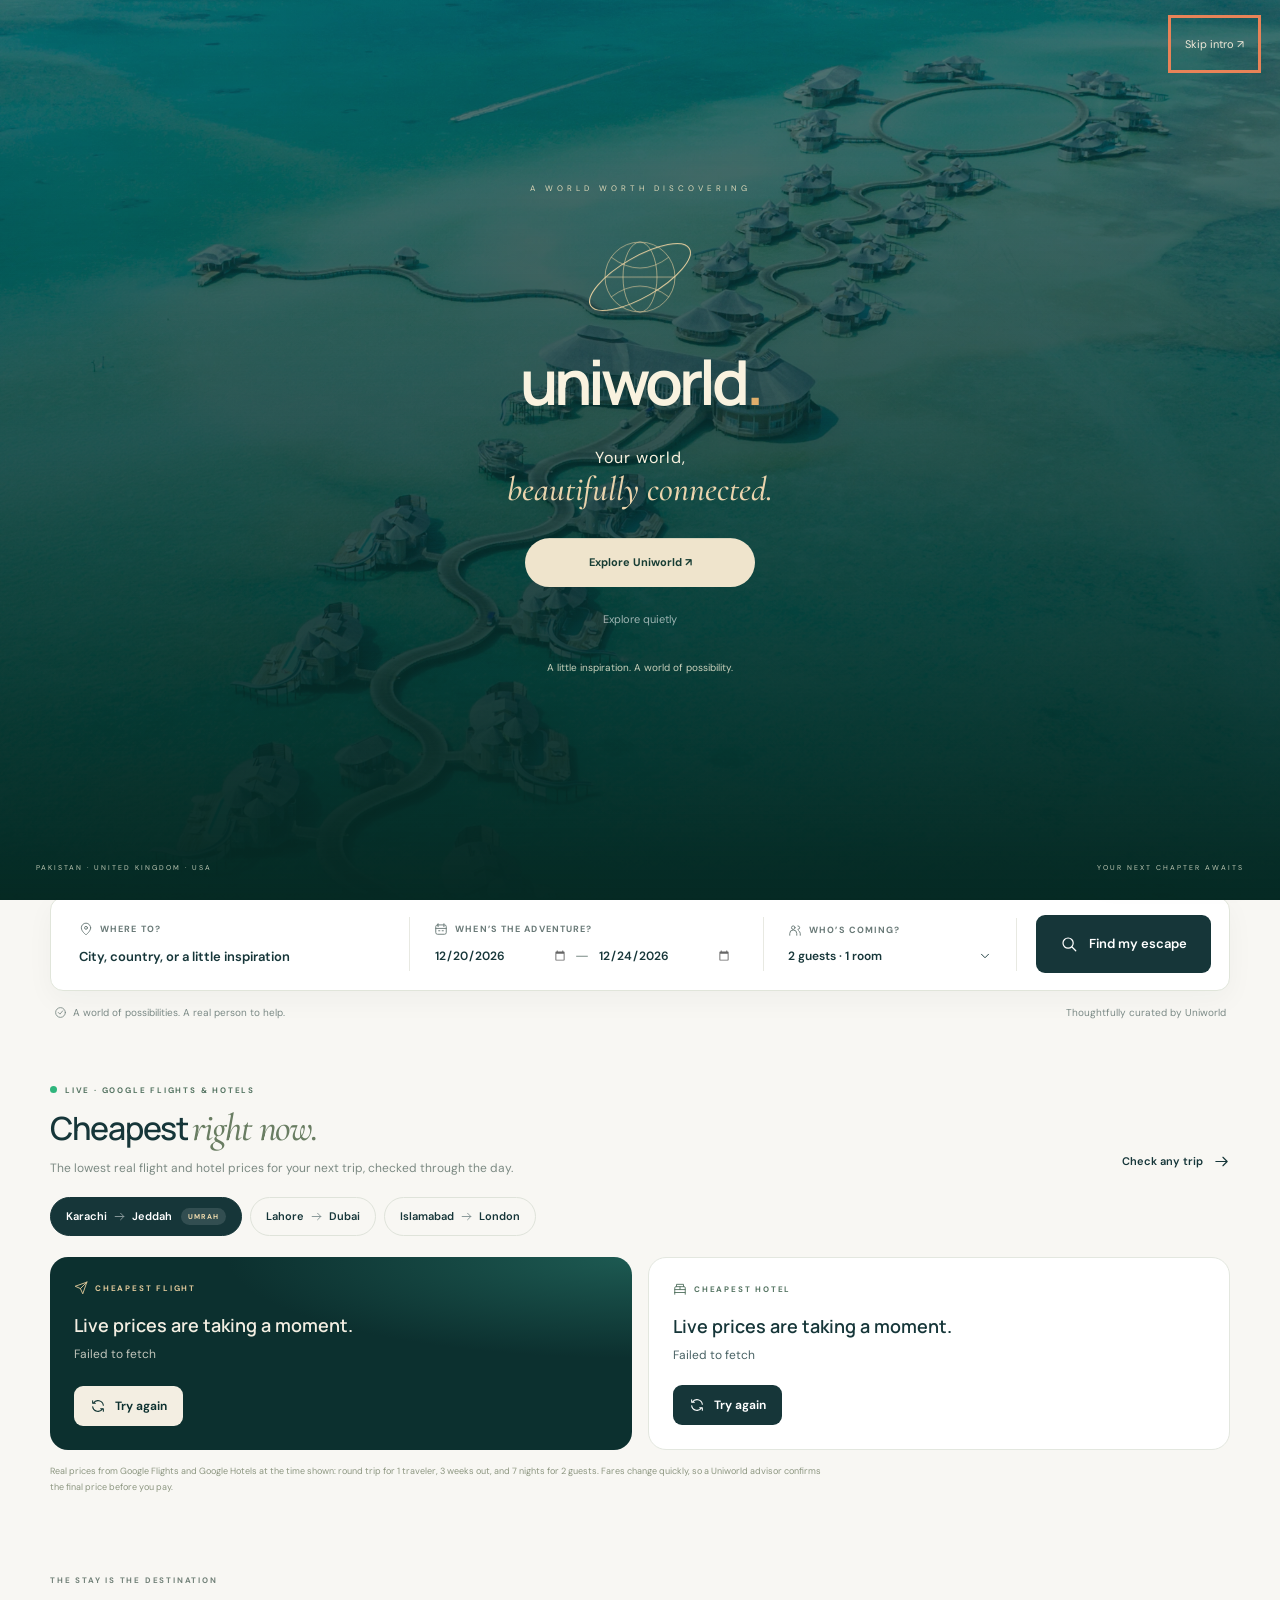
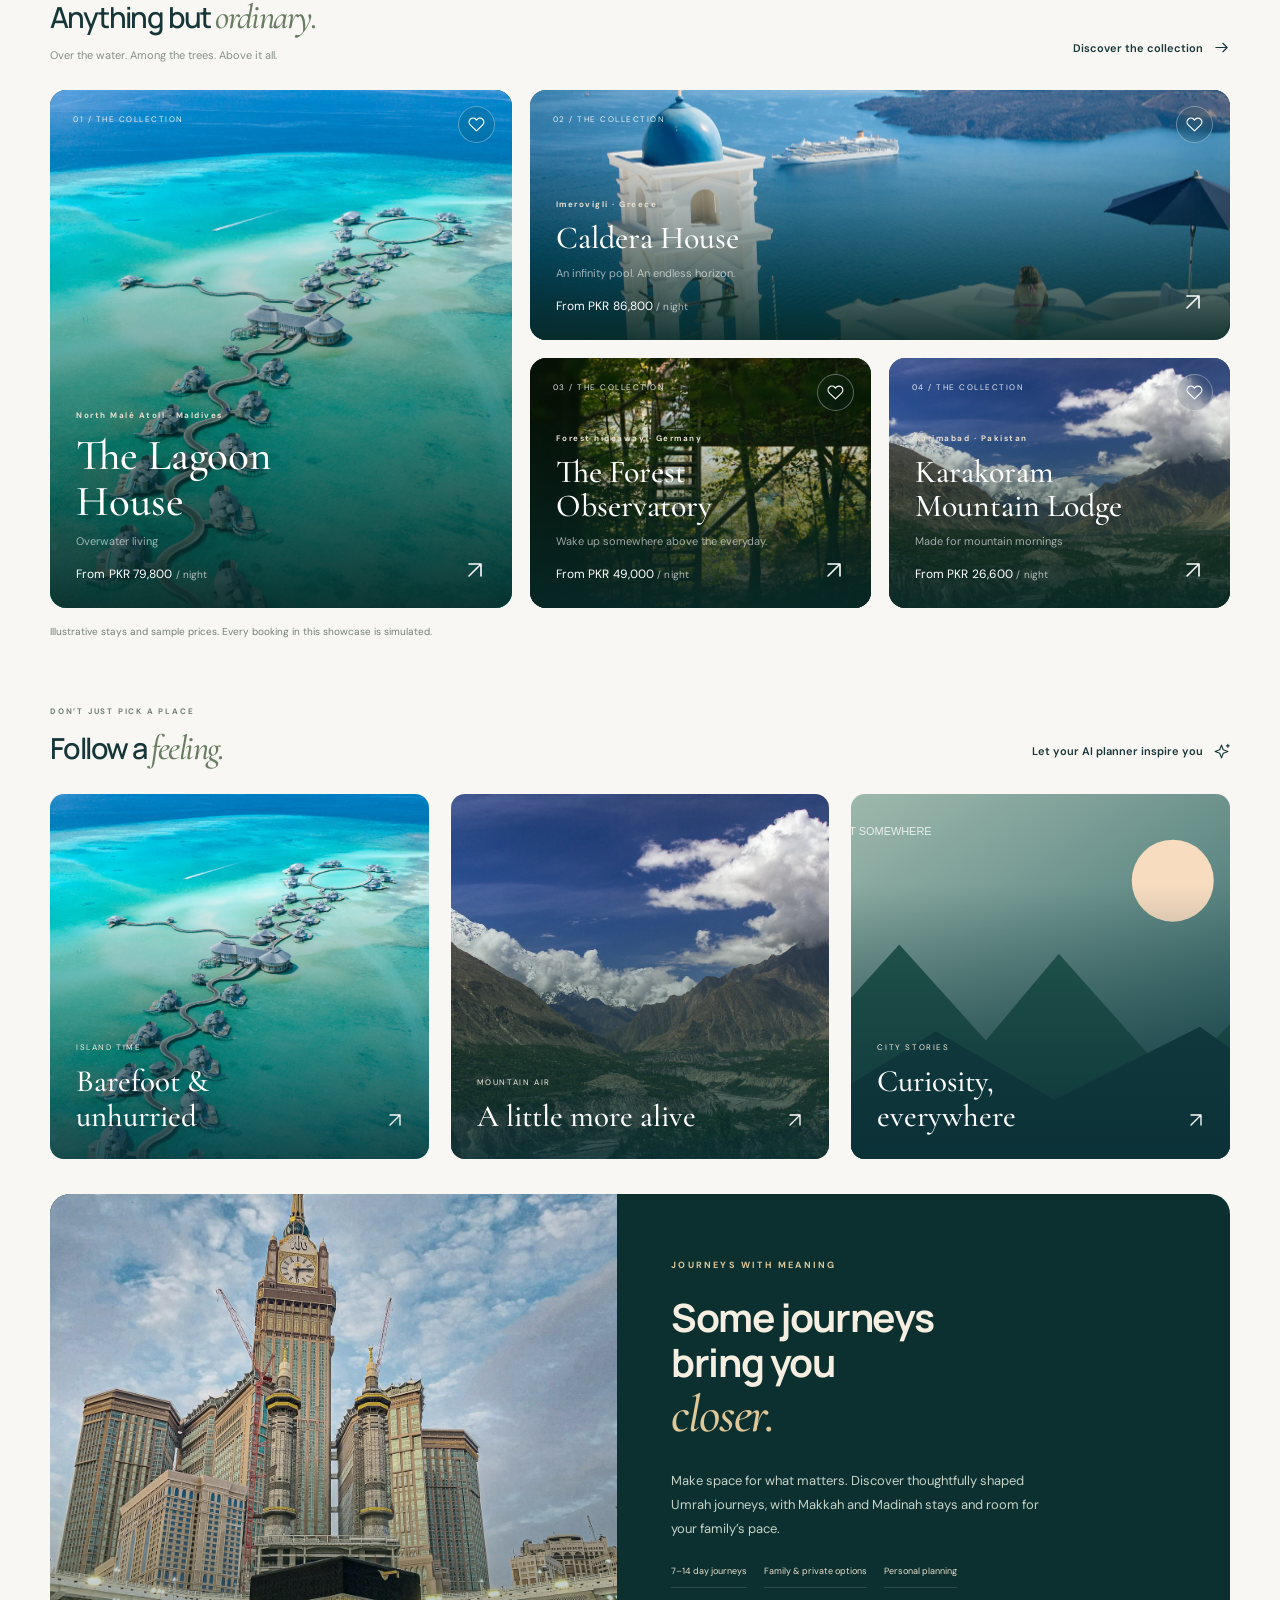
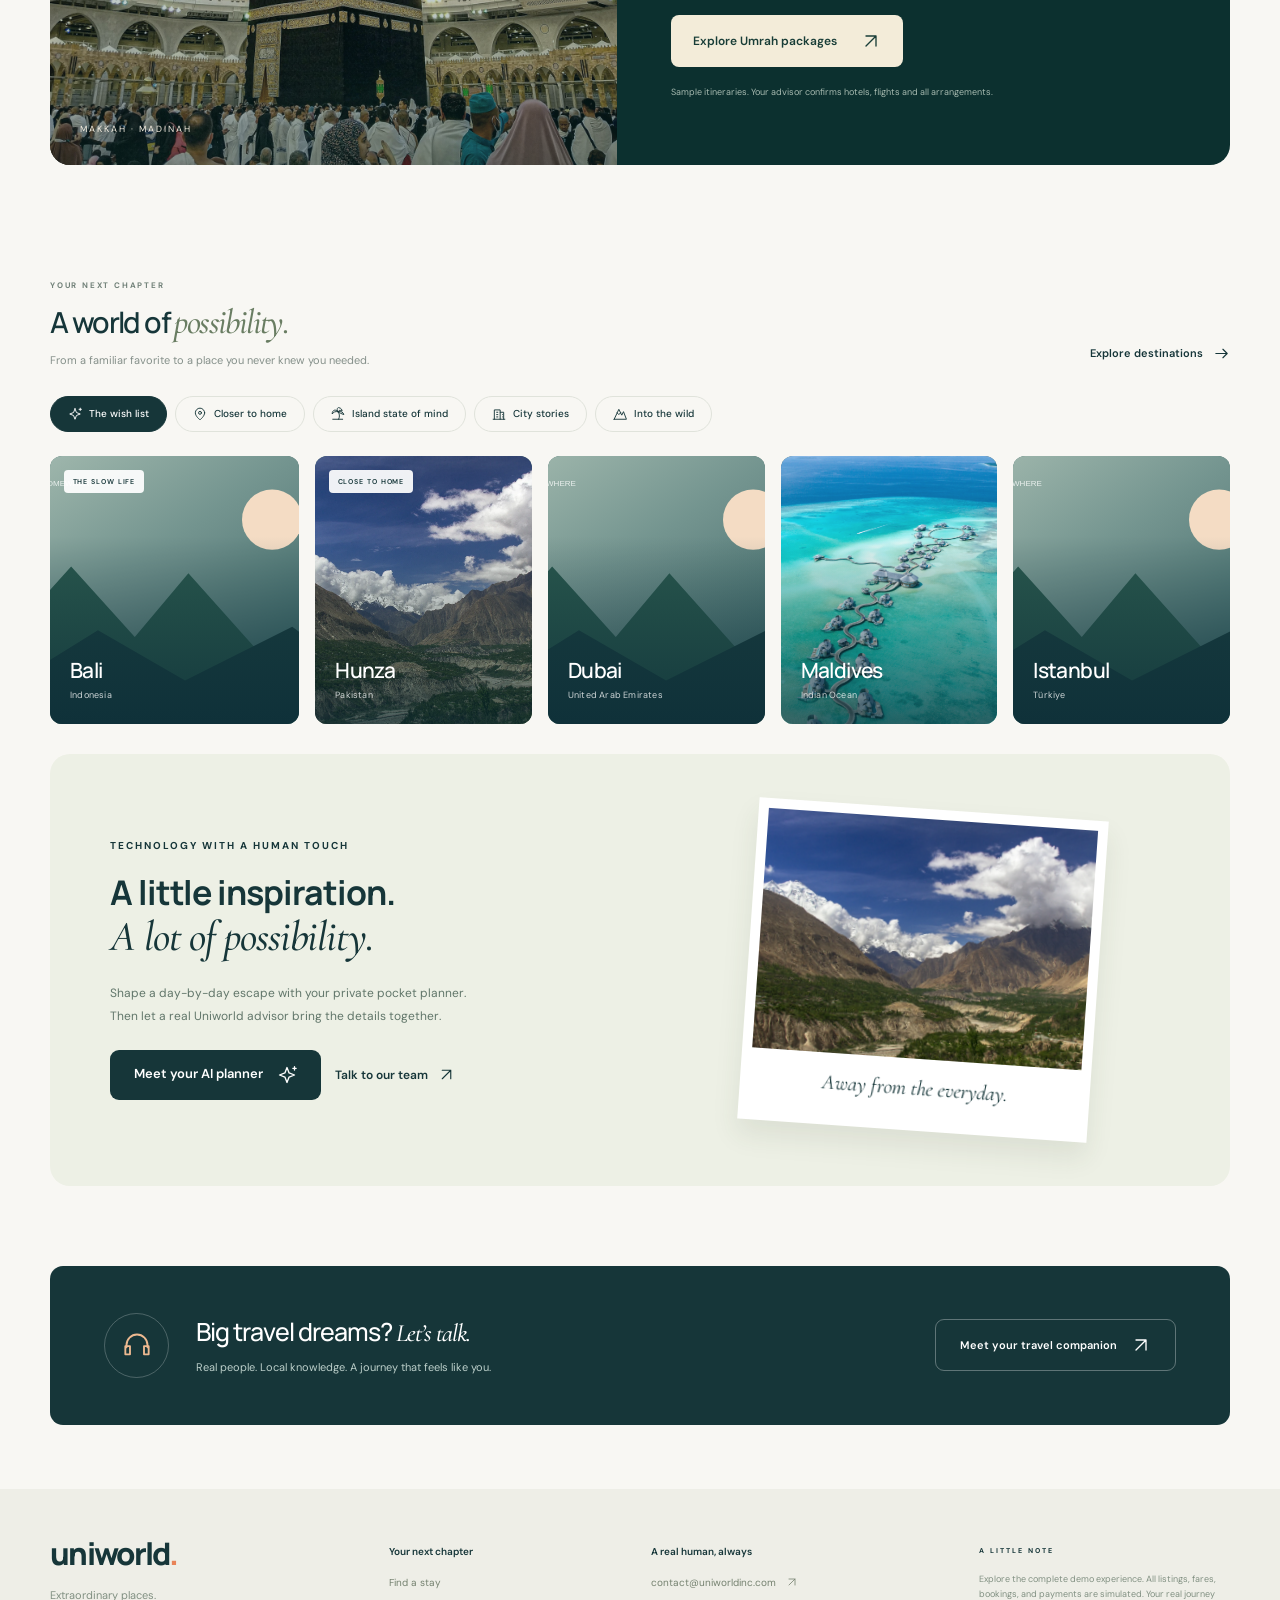
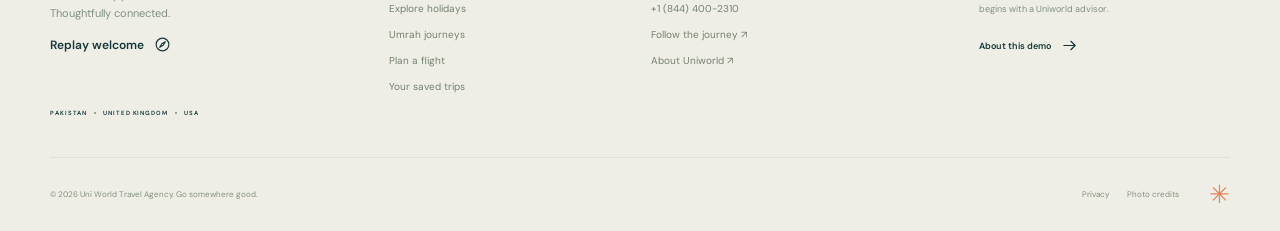
==== index.html @ b9d1453a "Publish Uniworld as a free static site Moves the app off ChatGPT Sites. Pages are served by GitHub P" ====
<!doctype html>
<html lang="en">
<head>
  <meta charset="UTF-8" />
  <meta name="viewport" content="width=device-width, initial-scale=1.0, viewport-fit=cover" />
  <meta name="theme-color" content="#173f42" />
  <meta name="description" content="A world worth discovering. Explore extraordinary stays, thoughtful journeys, and personal travel support with Uniworld." />
  <meta property="og:title" content="Uniworld — A world worth discovering" />
  <meta property="og:description" content="Find your next somewhere. Beautiful stays, inspiring journeys, and your own travel companion." />
  <meta property="og:image" content="https://images.unsplash.com/photo-1514282401047-d79a71a590e8?w=1600&q=85&fit=crop" />
  <meta property="og:url" content="https://abdeeznuts.github.io/" />
  <title>Uniworld — A world worth discovering</title>
  <meta name="apple-mobile-web-app-capable" content="yes" /><meta name="apple-mobile-web-app-title" content="Uniworld" /><link rel="apple-touch-icon" href="/icon-192.png" /><link rel="icon" type="image/svg+xml" href="icon.svg" />
  <link rel="manifest" href="manifest.webmanifest" />
  <link rel="preconnect" href="https://fonts.googleapis.com" />
  <link rel="preconnect" href="https://fonts.gstatic.com" crossorigin />
  <link rel="preconnect" href="https://images.unsplash.com" />
  <link href="https://fonts.googleapis.com/css2?family=DM+Sans:wght@400;450;500;550;600;650;700&family=Manrope:wght@400;500;600;650;700;750;800&family=Cormorant+Garamond:ital,wght@1,500;1,600&display=swap" rel="stylesheet" />
  <link rel="stylesheet" href="styles.css" /><link rel="stylesheet" href="journeys.css" /><link rel="stylesheet" href="voice-planner.css" /><link rel="stylesheet" href="live-rates.css" /><link rel="preload" as="image" href="/assets/maldives.webp" />
  <script type="module" src="app.js"></script>
</head>
<body>
  <a class="skip-link" href="#main">Skip to content</a>
  <header class="site-header"><div class="header-inner">
    <a href="#home" class="brand" aria-label="Uniworld home"><span class="brand-symbol" aria-hidden="true"><svg viewBox="0 0 40 40"><circle cx="20" cy="20" r="15"/><ellipse cx="20" cy="20" rx="7" ry="15"/><path d="M5 20h30M8 11q12 7 24 0M8 29q12-7 24 0"/><path class="orbit" d="M3 30C-3 14 34-5 38 10"/></svg></span><span>uniworld<span class="brand-dot">.</span><small>YOUR WORLD, BEAUTIFULLY CONNECTED</small></span></a>
    <nav class="main-nav" aria-label="Main navigation"><a href="#home" class="active" data-nav="home">Discover</a><a href="#stays" data-nav="stays">Stays</a><a href="#holidays" data-nav="holidays">Holidays</a><a href="#umrah" data-nav="umrah">Umrah</a><a href="#trips" data-nav="trips">My trips</a></nav>
    <div class="header-actions"><button class="currency-button" id="currencyButton" aria-label="Change market and currency"><span data-icon="globe"></span><span id="currencyLabel">PKR</span><span data-icon="chevron-down"></span></button><button class="icon-button saved-nav" id="savedButton" aria-label="View saved stays"><span data-icon="heart"></span><i id="savedCount" hidden>0</i></button><button class="dark-button compact" id="advisorButton">Let’s talk travel <span data-icon="arrow-up-right"></span></button><button class="icon-button mobile-menu" id="menuButton" aria-label="Open menu" aria-expanded="false"><span data-icon="menu"></span></button></div>
  </div></header>
  <div class="demo-bar"><span><i></i> INVESTOR DEMO <span class="demo-extra">· Simulated bookings, no charges</span></span><button data-action="install">Get the iPhone app ↗</button></div><main id="main" tabindex="-1"></main>
  <footer class="site-footer"><div class="footer-top wrap"><div><a class="brand footer-brand" href="#home">uniworld<span class="brand-dot">.</span></a><p>Extraordinary places.<br>Thoughtfully connected.</p><button class="text-button" data-action="replay-intro">Replay welcome <span data-icon="volume-2"></span></button><div class="market-label">PAKISTAN <i></i> UNITED KINGDOM <i></i> USA</div></div><div><h3>Your next chapter</h3><a href="#stays">Find a stay</a><a href="#holidays">Explore holidays</a><a href="#umrah">Umrah journeys</a><a href="#flights">Plan a flight</a><a href="#trips">Your saved trips</a></div><div><h3>A real human, always</h3><a href="mailto:contact@uniworldinc.com">contact@uniworldinc.com <span data-icon="arrow-up-right"></span></a><a href="tel:+18444002310">+1 (844) 400-2310</a><a href="https://www.instagram.com/uniworld.pk/" target="_blank" rel="noopener">Follow the journey ↗</a><a href="https://uniworldinc.com/" target="_blank" rel="noopener">About Uniworld ↗</a></div><div class="footer-note"><span class="eyebrow">A LITTLE NOTE</span><p>Explore the complete demo experience. All listings, fares, bookings, and payments are simulated. Your real journey begins with a Uniworld advisor.</p><button class="text-button" data-action="about-preview">About this demo <span data-icon="arrow-right"></span></button></div></div><div class="footer-bottom wrap"><span>© 2026 Uni World Travel Agency. Go somewhere good.</span><div><button data-action="privacy">Privacy</button><button data-action="credits">Photo credits</button><span class="footer-sun" aria-hidden="true">✳︎</span></div></div></footer>
  <button class="concierge-launcher" id="conciergeButton" aria-label="Open trip inspiration planner"><span data-icon="sparkles"></span><span>Plan a trip with AI</span><span data-icon="arrow-up-right"></span></button>
  <nav class="mobile-dock" aria-label="App navigation"><a href="#home"><span data-icon="compass"></span>Explore</a><a href="#stays"><span data-icon="bed"></span>Stays</a><button data-action="planner"><span data-icon="sparkles"></span>Planner</button><a href="#trips"><span data-icon="calendar"></span>My trips</a></nav><dialog id="modal" aria-labelledby="modalTitle"><button class="modal-close icon-button" aria-label="Close dialog"><span data-icon="x"></span></button><div id="modalContent"></div></dialog>
  <div id="toast" role="status" aria-live="polite"></div>
  <noscript><p class="wrap">Please enable JavaScript to search stays and plan your trip.</p></noscript>
</body>
</html>
---- styles.css ----
/* Uniworld — an editorial travel system */
:root{--ink:#163639;--ink-soft:#557072;--accent:#e88358;--paper:#f8f7f3;--line:#e5e7e0;--green:#204e45;--white:#fff;--radius:18px;--shadow:0 18px 55px #14353613;font-family:'DM Sans',sans-serif;color:var(--ink);background:var(--paper);font-synthesis:none}
*{box-sizing:border-box}html{scroll-behavior:smooth;scroll-padding-top:100px}body{margin:0}button,input,select,textarea{font:inherit}button,a,input,select,textarea{-webkit-tap-highlight-color:transparent}button{cursor:pointer;color:inherit}button:disabled{cursor:not-allowed;opacity:.42}a{color:inherit;text-decoration:none}button{border:0;background:none}button, a{touch-action:manipulation}img{display:block;width:100%;height:100%;object-fit:cover}h1,h2,h3,h4,p{margin:0}h1,h2,h3,h4{font-family:'Manrope',sans-serif}p{line-height:1.65}.wrap{width:min(1280px,calc(100% - 100px));margin-inline:auto}.icon{width:20px;height:20px;display:inline-block;vertical-align:middle;fill:none;stroke:currentColor;stroke-width:1.6;stroke-linecap:round;stroke-linejoin:round;flex-shrink:0}[data-icon]{display:inline-flex;align-items:center;justify-content:center}.eyebrow{font-size:10px;letter-spacing:2px;font-weight:700;display:block}.serif{font-family:'Cormorant Garamond',serif;font-style:italic;font-weight:500}button:focus-visible,a:focus-visible{outline:3px solid #e88358;outline-offset:4px}input:focus,select:focus,textarea:focus{outline:2px solid #a7c5bb;outline-offset:2px}.skip-link{position:fixed;left:20px;top:-60px;z-index:100;background:var(--ink);color:#fff;padding:12px}.skip-link:focus{top:10px}.site-header{height:92px;background:var(--paper);z-index:40;position:relative;border-bottom:1px solid #16363908}.header-inner{height:100%;width:calc(100% - 100px);max-width:1440px;margin:auto;display:flex;align-items:center;justify-content:space-between;gap:24px}.brand{display:flex;align-items:center;font-family:'Manrope',sans-serif;font-size:30px;letter-spacing:-1.7px;font-weight:800;line-height:1;gap:8px}.brand-symbol{width:42px;height:42px;display:block}.brand-symbol svg{fill:none;stroke:var(--ink);stroke-width:1.5}.brand-symbol .orbit{stroke:var(--accent);stroke-width:2}.brand-dot{color:var(--accent)}.brand small{display:block;font-family:'DM Sans',sans-serif;font-size:5.8px;letter-spacing:1.7px;margin-top:7px;font-weight:600}.main-nav{display:flex;align-items:center;gap:31px;font-size:13px;font-weight:500;margin-left:auto;margin-right:30px}.main-nav a{position:relative;padding:18px 0}.main-nav a.active:after{content:'';position:absolute;bottom:6px;left:50%;width:4px;height:4px;border-radius:50%;background:var(--accent)}.main-nav a:hover{color:var(--accent)}.header-actions{display:flex;gap:18px;align-items:center}.currency-button{display:flex;align-items:center;gap:8px;font-size:12px;font-weight:600;padding:10px 0}.currency-button .icon{width:16px}.currency-button [data-icon=chevron-down] .icon{width:11px}.icon-button{display:inline-flex;align-items:center;justify-content:center;width:42px;height:42px;border-radius:50%;transition:background .2s}.icon-button:hover{background:#1636390b}.saved-nav{position:relative}.saved-nav i{position:absolute;right:0;top:0;background:var(--accent);border:2px solid var(--paper);font-size:9px;font-style:normal;width:19px;height:19px;line-height:15px;border-radius:50%}.dark-button,.accent-button,.outline-button{display:inline-flex;justify-content:center;align-items:center;gap:14px;padding:15px 24px;border-radius:9px;font-weight:600;font-size:13px;transition:transform .2s,background .2s;line-height:1.3}.dark-button{background:var(--ink);color:#fff}.dark-button:hover{background:#245458;transform:translateY(-1px)}.accent-button{background:var(--accent);color:#132c2c}.accent-button:hover{background:#f3976e;transform:translateY(-1px)}.outline-button{border:1px solid #ccd5cd}.outline-button:hover{background:#e9eee8}.compact{padding:13px 16px;font-size:11px}.compact .icon{width:15px;height:15px}.mobile-menu{display:none}.text-button{display:inline-flex;align-items:center;gap:10px;font-size:12px;padding:8px 0;font-weight:600}.text-button .icon{width:17px;height:17px}.text-button:hover{color:var(--accent)}
.hero{position:relative;margin:0 22px;height:596px;border-radius:16px;isolation:isolate;background:#397d82;color:#fff;overflow:hidden}.hero-image{position:absolute;inset:0;z-index:-3;overflow:hidden}.hero-image img{object-position:50% 62%;animation:drift 28s ease-in-out infinite alternate;filter:saturate(.83)}.hero:after{content:'';position:absolute;inset:0;background:linear-gradient(90deg,#062f3b95,transparent 85%),linear-gradient(0deg,#082e3e65,transparent 70%);z-index:-2}.hero-content{max-width:1280px;width:calc(100% - 116px);margin:auto;padding-top:75px}.hero-overline{display:flex;align-items:center;gap:10px;letter-spacing:2px;font-size:9px;font-weight:600}.hero-overline .dot{width:6px;height:6px;background:#d1e7d0;border-radius:50%;box-shadow:0 0 0 5px #fff1}.hero h1{font-size:clamp(48px,4.8vw,76px);line-height:1.08;letter-spacing:-3.2px;font-weight:500;margin:21px 0 17px}.hero h1 .serif{font-size:1.2em;line-height:.98;letter-spacing:-2.5px}.hero-content>p{font-size:13px;line-height:1.75;color:#ffffffdc;max-width:340px}.hero-destination{position:absolute;right:58px;bottom:136px;text-align:right}.hero-destination .eyebrow{font-size:8px;letter-spacing:2px;margin-bottom:9px;color:#ffffffb0}.hero-destination strong{font-weight:500;font-size:14px}.hero-destination p{font-size:10px;margin-top:6px;color:#ffffffcc}.hero-controls{position:absolute;right:60px;top:41px;display:flex;gap:7px}.hero-controls button{height:3px;width:22px;background:#ffffff45;padding:0;transition:width .3s}.hero-controls button.active{width:42px;background:white}.hero-stamp{position:absolute;right:76px;top:155px;width:95px;height:95px;border:1px solid #ffffff80;border-radius:50%;display:flex;flex-direction:column;align-items:center;justify-content:center;transform:rotate(12deg);font-size:9px;letter-spacing:1.5px;line-height:1.9}.hero-stamp b{font-family:'Cormorant Garamond',serif;font-size:30px;font-weight:500;line-height:1.1}.search-shell{position:relative;z-index:5;margin-top:-128px}.search-tabs{display:flex;gap:5px;margin:0 0 13px 4px}.search-tabs button{padding:11px 18px;display:flex;gap:9px;align-items:center;color:white;font-size:12px;border-radius:24px}.search-tabs button .icon{width:16px;height:16px}.search-tabs button.active{background:#fff;color:var(--ink)}.search-tabs button:hover:not(.active){background:#ffffff18}.search-card{display:grid;grid-template-columns:1.35fr 1.4fr 1fr auto;align-items:center;padding:16px 18px;background:var(--white);border:1px solid #fff;border-radius:13px;box-shadow:0 12px 45px #08333a1c;min-height:94px;gap:0}.search-field{padding:5px 24px;position:relative;min-width:0;border-right:1px solid #e8e9e2}.search-field:first-child{padding-left:10px}.search-field>label,.field-label{display:flex;gap:7px;align-items:center;font-size:9px;font-weight:700;letter-spacing:1.1px;text-transform:uppercase;margin-bottom:9px;color:#697977}.search-field label .icon,.field-label .icon{width:14px;height:14px}.search-field input{border:none;background:transparent;padding:0;width:100%;font-size:13px;font-weight:600;color:var(--ink);outline:none}.search-field input::placeholder{color:var(--ink);opacity:1}.search-field input:focus{outline:none}.date-pair{display:flex;align-items:center;gap:9px}.date-pair input{min-width:0;font-size:12px;max-width:132px}.date-pair>span{color:#8b9995}.date-pair input::-webkit-calendar-picker-indicator{width:12px;opacity:.6;margin:0;padding:0;cursor:pointer}.guest-trigger{width:100%;display:flex;align-items:center;justify-content:space-between;padding:0;white-space:nowrap;font-size:12px;font-weight:600;gap:12px}.guest-trigger .icon{width:14px}.search-submit{height:58px;min-width:136px;gap:11px;font-size:13px;margin-left:19px}.search-submit .icon{width:18px}.search-note{display:flex;align-items:center;justify-content:space-between;font-size:10px;margin:15px 4px;color:#7a8985}.search-note span{display:flex;align-items:center;gap:6px}.search-note .icon{width:13px;height:13px}.guest-popover{position:absolute;right:0;top:79px;background:white;color:var(--ink);padding:22px;width:310px;border:1px solid var(--line);border-radius:14px;box-shadow:var(--shadow);z-index:30}.guest-row{display:flex;align-items:center;justify-content:space-between;margin-bottom:20px;font-size:13px}.guest-row small{display:block;font-size:10px;color:var(--ink-soft);margin-top:4px}.stepper{display:flex;align-items:center;gap:15px}.stepper button{width:30px;height:30px;border:1px solid #dce3dd;border-radius:50%;font-size:18px}.stepper output{min-width:14px;text-align:center}.guest-popover>.dark-button{width:100%;padding:12px}.promise-row{display:flex;align-items:center;justify-content:space-between;padding:29px 25px 33px;border-bottom:1px solid var(--line);margin-top:6px}.promise{display:flex;gap:12px;align-items:center}.promise>.icon{width:25px;height:25px;color:#59766a;stroke-width:1.3}.promise strong{display:block;font-size:11px;font-weight:600}.promise span{font-size:10px;color:#82918b;display:block;margin-top:5px}.promise-separator{height:24px;width:1px;background:var(--line)}
.section{padding-top:65px}.section-heading{display:flex;align-items:end;justify-content:space-between;gap:24px;margin-bottom:26px}.section-heading .eyebrow{color:#718178;font-size:8px;letter-spacing:1.8px;margin-bottom:12px}.section-heading h2{font-size:29px;line-height:1.3;letter-spacing:-1.2px;font-weight:550}.section-heading h2 .serif{font-size:1.2em}.section-heading p{font-size:11px;color:#85908a;margin-top:9px}.section-heading>.text-button{font-size:11px;white-space:nowrap}.chip-row{display:flex;gap:8px;margin:0 0 24px;overflow-x:auto;scrollbar-width:none}.chip{display:flex;align-items:center;gap:7px;border:1px solid #e0e3db;background:transparent;border-radius:24px;font-size:10px;font-weight:500;padding:10px 17px;white-space:nowrap;transition:all .2s}.chip.active{background:var(--ink);border-color:var(--ink);color:#fff}.chip:hover:not(.active){background:#e9eee5}.chip .icon{width:14px;height:14px}.destinations-grid{display:grid;grid-template-columns:1.15fr 1fr 1fr 1fr 1fr;gap:16px}.destination-card{position:relative;height:268px;overflow:hidden;border-radius:12px;text-align:left;color:#fff;padding:0;background:#436b67;isolation:isolate}.destination-card:after{content:'';position:absolute;inset:0;background:linear-gradient(0deg,#0a2b36b0,transparent 70%);z-index:-1}.destination-card img{position:absolute;z-index:-2;transition:transform .7s;filter:saturate(.88)}.destination-card:hover img{transform:scale(1.07)}.destination-card .destination-info{position:absolute;bottom:21px;left:20px;right:18px}.destination-card h3{font-size:21px;font-weight:550;letter-spacing:-.6px}.destination-card p{font-size:9px;margin-top:4px;color:#ffffffc9;letter-spacing:.2px}.destination-card .round-arrow{position:absolute;right:15px;bottom:26px;opacity:0;transform:translateX(-6px);transition:all .25s}.destination-card:hover .round-arrow{opacity:1;transform:translateX(0)}.round-arrow{width:29px;height:29px;border:1px solid #ffffff68;border-radius:50%;display:flex;align-items:center;justify-content:center}.round-arrow .icon{width:14px}.destination-tag{position:absolute;top:14px;left:14px;font-size:7px;letter-spacing:.9px;font-weight:600;background:#ffffffec;color:var(--ink);padding:7px 9px;border-radius:4px}.section-rule{display:flex;gap:10px;align-items:center;justify-content:center;margin-top:24px}.section-rule>span{height:2px;background:#d5dbd4;width:23px}.section-rule>span:first-child{width:43px;background:var(--ink)}.stays-grid{display:grid;grid-template-columns:repeat(4,1fr);gap:21px}.stay-card{min-width:0;position:relative}.stay-photo{height:219px;position:relative;border-radius:11px;overflow:hidden;background:#a9bfbb;cursor:pointer}.stay-photo img{transition:transform .8s;filter:saturate(.9)}.stay-card:hover .stay-photo img{transform:scale(1.05)}.save-button{position:absolute;right:12px;top:12px;width:33px;height:33px;background:#fffffff2;border-radius:50%;display:flex;align-items:center;justify-content:center;z-index:2}.save-button .icon{width:16px;height:16px}.save-button.saved{color:#be573c}.save-button.saved .icon{fill:#be573c}.stay-badge{position:absolute;top:15px;left:13px;max-width:calc(100% - 65px);font-size:8px;font-weight:500;background:white;border-radius:4px;padding:6px 8px}.stay-copy{padding:16px 2px 0}.stay-location{color:#81928b;font-size:9px;letter-spacing:.3px;display:flex;align-items:center;gap:4px;margin-bottom:7px}.stay-location .icon{width:11px;height:11px}.stay-title{font-family:'Manrope',sans-serif;font-size:14px;font-weight:650;letter-spacing:-.35px;padding:0;text-align:left;line-height:1.5}.stay-title:hover{color:#53826d}.stay-features{font-size:10px;color:#7e8c84;margin-top:5px}.stay-bottom{display:flex;justify-content:space-between;align-items:center;margin-top:18px}.stay-rating{display:flex;align-items:center;gap:5px;font-size:9px;color:#61786a}.stay-rating .icon{width:11px;height:11px;color:#d7904f;fill:#d7904f}.stay-price{text-align:right;font-size:9px;color:#7c8982}.stay-price b{font-size:13px;font-weight:700;color:var(--ink)}.stay-price small{display:block;font-size:8px;margin-top:2px}.collection-banner{margin-top:68px;display:grid;grid-template-columns:1fr 1.03fr;min-height:310px;border-radius:14px;overflow:hidden;background:#e9eee5}.collection-copy{padding:42px 50px;position:relative}.collection-copy .eyebrow{color:#557462;font-size:8px}.collection-copy h2{font-size:30px;line-height:1.25;letter-spacing:-1px;font-weight:500;margin-top:15px;max-width:330px}.collection-copy h2 .serif{font-size:1.25em}.collection-copy p{color:#718374;font-size:11px;max-width:290px;margin:13px 0 22px}.collection-copy .dark-button{padding:13px 18px;font-size:10px}.collection-photo{position:relative;overflow:hidden}.collection-photo img{object-position:center 48%;transition:transform 1s}.collection-banner:hover img{transform:scale(1.03)}.collection-photo .image-caption{position:absolute;right:19px;bottom:17px;display:flex;gap:6px;align-items:center;background:#173e4270;backdrop-filter:blur(8px);color:white;font-size:8px;border:1px solid #ffffff40;border-radius:5px;padding:8px 12px}.collection-photo .image-caption .icon{width:11px;height:11px}.editorial-grid{display:grid;grid-template-columns:1.3fr 1fr 1fr;gap:22px}.journal-card{display:block;text-align:left;padding:0}.journal-image{height:230px;border-radius:11px;overflow:hidden;position:relative;background:#9bada7}.journal-image img{transition:transform .8s}.journal-card:hover img{transform:scale(1.05)}.journal-copy .eyebrow{color:#79907f;font-size:7px;margin:19px 0 9px;letter-spacing:1.6px}.journal-copy h3{font-size:17px;line-height:1.45;font-weight:550;letter-spacing:-.4px}.journal-copy p{font-size:10px;color:#798a7e;margin-top:8px}.journal-copy .text-button{font-size:10px;margin-top:9px}.human-section{display:flex;justify-content:space-between;align-items:center;gap:40px;padding:47px 54px;background:var(--ink);color:white;border-radius:13px;margin:64px auto}.human-copy{display:flex;align-items:center;gap:27px}.human-icon{height:65px;width:65px;display:flex;align-items:center;justify-content:center;border:1px solid #ffffff3b;border-radius:50%;color:#edb990}.human-icon .icon{width:28px;height:28px}.human-section h2{font-size:25px;font-weight:500;letter-spacing:-1px}.human-section p{font-size:11px;color:#bccfca;margin-top:9px}.human-section .outline-button{color:#fff;border-color:#ffffff50;font-size:11px;white-space:nowrap}.human-section .outline-button:hover{background:#ffffff12}.site-footer{background:#eeeee7;padding-top:49px}.footer-top{display:grid;grid-template-columns:1.35fr 1fr 1.3fr 1.15fr;gap:44px;padding-bottom:40px}.footer-brand{font-size:31px;gap:0;display:inline-block;margin-bottom:17px}.footer-top p{font-size:11px;color:#819082;line-height:1.7}.market-label{display:flex;align-items:center;gap:7px;font-size:6px;font-weight:600;letter-spacing:.9px;margin-top:24px}.market-label i{width:2px;height:2px;background:#79927d;border-radius:50%}.footer-top h3{font-family:'DM Sans',sans-serif;font-size:10px;font-weight:600;margin:7px 0 18px}.footer-top>div>a:not(.brand){display:flex;gap:10px;align-items:center;font-size:10px;color:#74816f;margin-bottom:13px}.footer-top>div>a .icon{width:12px;height:12px}.footer-note .eyebrow{font-size:7px;margin:8px 0 17px}.footer-note p{font-size:9px}.footer-note .text-button{font-size:9px;margin-top:12px}.footer-bottom{border-top:1px solid #dfe2d7;display:flex;align-items:center;justify-content:space-between;padding-block:20px;font-size:8px;color:#81907c}.footer-bottom>div{display:flex;align-items:center;gap:18px}.footer-bottom button{font-size:8px;padding:0}.footer-sun{font-size:25px;color:var(--accent);margin-left:12px}.concierge-launcher{position:fixed;bottom:24px;right:25px;display:flex;align-items:center;gap:10px;background:#fff;color:var(--ink);border:1px solid #dde4db;border-radius:50px;box-shadow:0 6px 28px #15363715;padding:13px 16px;z-index:35;font-size:10px;font-weight:600}.concierge-launcher>[data-icon=sparkles]{color:var(--accent)}.concierge-launcher .icon{height:15px;width:15px}.concierge-launcher:hover{transform:translateY(-2px)}
/* Search, saved journeys and trip detail */
.page-heading{padding:51px 0 28px}.breadcrumb{font-size:10px;color:#829087;display:flex;gap:9px;margin-bottom:22px;align-items:center}.breadcrumb .icon{width:12px;height:12px}.page-heading h1{font-size:38px;letter-spacing:-1.5px;font-weight:550;line-height:1.2}.page-heading>p{font-size:12px;color:#7a8d83;margin-top:12px}.results-search{margin-top:0}.results-search .search-tabs{margin-bottom:17px}.results-search .search-tabs button{color:var(--ink);border:1px solid var(--line)}.results-search .search-tabs button.active{background:var(--ink);color:white}.results-search .search-note{display:none}.results-layout{display:grid;grid-template-columns:227px 1fr;gap:34px;margin-top:37px;padding-bottom:70px}.filter-sidebar{align-self:start;background:#fff;border:1px solid var(--line);padding:22px;border-radius:12px;position:sticky;top:20px}.filter-header{display:flex;justify-content:space-between;align-items:center;margin-bottom:22px}.filter-header h2{font-size:14px}.filter-header button{font-size:9px;text-decoration:underline}.filter-group{border-top:1px solid var(--line);padding-top:19px;margin-top:19px}.filter-group h3{font-size:11px;margin-bottom:14px}.filter-group label{display:flex;align-items:center;gap:8px;margin:13px 0;font-size:10px;color:#5b7368}.filter-group input[type=checkbox]{accent-color:var(--ink);width:14px;height:14px;margin:0}.filter-group input[type=range]{width:100%;accent-color:var(--ink)}.filter-price{display:flex;justify-content:space-between;font-size:10px;margin-top:6px}.results-toolbar{display:flex;justify-content:space-between;align-items:center;margin-bottom:19px;gap:12px}.results-toolbar p{font-size:11px}.results-toolbar select{border:1px solid #dde3da;padding:9px 26px 9px 10px;background:transparent;border-radius:7px;color:var(--ink);font-size:10px;max-width:180px}.results-toolbar>div{display:flex;align-items:center;gap:12px}.results-list{display:grid;grid-template-columns:repeat(3,1fr);gap:32px 20px}.results-list .stay-photo{height:195px}.results-list .stay-bottom{align-items:flex-end}.availability-note{font-size:10px;background:#eaf0e7;color:#56715e;border-radius:7px;padding:12px 15px;margin-bottom:23px;line-height:1.6}.availability-note .icon{width:13px;height:13px;margin-right:6px}.no-results{text-align:center;background:#fff;border:1px dashed #d9e1d5;border-radius:12px;padding:55px 24px;grid-column:1/-1}.no-results>.icon{width:34px;height:34px;margin-bottom:18px;color:#8ba597}.no-results h3{font-size:20px}.no-results p{font-size:12px;max-width:400px;margin:12px auto 20px;color:#7c8e82}.trips-page{padding-bottom:80px;min-height:65vh}.trip-tabs{margin:10px 0 30px;display:flex;gap:10px}.plan-card{background:#fff;border:1px solid var(--line);border-radius:12px;display:grid;grid-template-columns:170px 1fr auto;gap:24px;overflow:hidden;margin-bottom:18px;align-items:center;padding-right:22px}.plan-card>img{height:160px}.plan-card h3{font-size:18px;margin:8px 0}.plan-card p{font-size:11px;color:#7b8c80}.plan-card .eyebrow{font-size:8px;color:#8a997f}.plan-card-actions{display:flex;align-items:center;gap:12px}.preview-pill{display:inline-flex;border:1px solid #e1c9b0;background:#fff6e9;color:#906841;border-radius:30px;padding:6px 10px;font-size:8px;gap:5px;align-items:center}.preview-pill .icon{width:11px;height:11px}.view-all-banner{padding:28px;background:#e9eee6;border-radius:11px;margin-top:32px;display:flex;align-items:center;justify-content:space-between}.view-all-banner p{font-size:12px}.package-card .stay-photo{height:270px}.package-card .stay-title{font-size:18px}.package-card .stay-features{line-height:1.7}.packages-grid{display:grid;grid-template-columns:repeat(3,1fr);gap:25px;padding-bottom:55px}.flight-panel{display:grid;grid-template-columns:1.1fr 1fr;gap:0;border-radius:14px;background:white;overflow:hidden;margin:0 auto 70px;border:1px solid var(--line)}.flight-copy{padding:45px}.flight-copy h2{font-size:25px;line-height:1.4;margin:16px 0}.flight-copy p{font-size:12px;color:#7b8d80}.flight-visual{min-height:470px}.flight-form{display:grid;grid-template-columns:1fr 1fr;gap:16px;margin-top:25px}.flight-form .full{grid-column:1/-1}.flight-form label{font-size:10px;font-weight:600;display:block;margin-bottom:8px}.field-input{border:1px solid #dce2d8;background:#fff;border-radius:8px;padding:13px 14px;color:var(--ink);font-size:12px;width:100%;min-width:0}.form-error{color:#ac4333;font-size:11px;line-height:1.6;margin-top:10px}.form-help{color:#819184;font-size:10px;line-height:1.6;margin-top:9px}.flight-route{display:flex;justify-content:space-between;align-items:center;margin:22px 0;background:#f3f5ee;padding:24px;border-radius:10px}.flight-route b{font-size:22px}.flight-route .icon{width:30px;height:30px;color:#6a8a78}
/* Dialog system */
dialog{border:none;border-radius:19px;padding:0;width:min(900px,calc(100% - 48px));max-height:90dvh;color:var(--ink);background:var(--paper);box-shadow:0 25px 120px #072d3650;overflow:auto;scrollbar-width:thin}dialog::backdrop{background:#072e3f80;backdrop-filter:blur(7px)}dialog[open]{animation:modal-in .25s ease-out}body:has(dialog[open]){overflow:hidden}.modal-close{position:absolute;right:15px;top:15px;background:white;z-index:5;width:33px;height:33px;box-shadow:0 4px 10px #173b3712}.modal-close:hover{background:#ecf0e8}.modal-close .icon{width:17px}.modal-body{padding:38px}.modal-body h2{font-size:27px;font-weight:550;letter-spacing:-.8px;line-height:1.3;padding-right:20px}.modal-body>p{font-size:12px;color:#789080;margin-top:12px}.modal-small{width:min(510px,calc(100% - 36px))}.market-options{display:grid;gap:10px;margin-top:25px}.market-option{border:1px solid #dce4d8;border-radius:10px;padding:17px;display:flex;align-items:center;gap:14px;text-align:left;background:#fff}.market-option.active{border-color:var(--ink);background:#e8eee5}.market-option>.flag{font-size:23px}.market-option b{font-size:12px}.market-option small{display:block;margin-top:4px;font-size:10px;color:#80917f}.market-option>.icon{margin-left:auto}.detail-gallery{display:grid;grid-template-columns:1.55fr 1fr;height:302px;gap:4px;background:#7e9d92}.detail-gallery>img{min-height:0}.detail-gallery>div{display:grid;grid-template-rows:1fr 1fr;gap:4px;min-height:0;overflow:hidden}.detail-content{padding:28px 34px 35px}.detail-title-row{display:flex;justify-content:space-between;align-items:center;gap:20px;margin-bottom:26px}.detail-title-row h2{font-size:28px;letter-spacing:-1px;margin-top:7px;font-weight:550}.detail-title-row p{font-size:11px;color:#7c8e83;margin-top:7px}.detail-columns{display:grid;grid-template-columns:1fr 265px;gap:30px}.detail-description{font-size:12px;color:#718373;line-height:1.8}.detail-section-title{font-size:13px;margin:25px 0 13px}.amenities{display:grid;grid-template-columns:1fr 1fr;gap:15px;font-size:10px;color:#68836f;margin:20px 0}.amenities>span{display:flex;align-items:center;gap:9px}.amenities .icon{width:17px;height:17px}.rate-card{background:white;border:1px solid #dfe4d9;border-radius:12px;padding:20px;align-self:start;position:sticky;top:20px}.rate-card .price-line{font-size:12px;color:#849184;margin-top:14px}.rate-card .price-line b{font-size:25px;color:var(--ink);letter-spacing:-.7px}.rate-card>p{font-size:9px;color:#859481;margin-top:8px}.rate-line{display:flex;justify-content:space-between;font-size:10px;line-height:1.6;margin:14px 0;color:#67826d;gap:10px}.rate-total{border-top:1px solid var(--line);padding-top:15px;font-weight:700;color:var(--ink)}.rate-card .dark-button{width:100%;font-size:11px;padding:14px;margin-top:8px}.room-option{display:flex;align-items:center;justify-content:space-between;gap:10px;background:white;border:1px solid #dce4d6;border-radius:9px;padding:14px;margin-top:10px;font-size:11px;cursor:pointer}.room-option:has(input:checked){border-color:#436b56;background:#edf2e9}.room-option input{accent-color:var(--ink)}.room-option small{display:block;font-size:9px;margin-top:4px;color:#7c8f79}.room-option strong{font-size:11px;white-space:nowrap}.detail-notice{background:#eeeede;border-radius:7px;padding:12px 14px;font-size:9px;line-height:1.7;color:#7b7b5a;margin-top:22px}.checkout-header{padding:35px 38px 23px;border-bottom:1px solid var(--line)}.checkout-header .eyebrow{color:#819077;font-size:8px;margin-bottom:12px}.checkout-header h2{font-size:27px;font-weight:550;letter-spacing:-.8px}.checkout-progress{display:flex;gap:22px;margin-top:25px;font-size:10px;color:#a0ab97}.checkout-progress span{display:flex;gap:7px;align-items:center}.checkout-progress b{width:21px;height:21px;border:1px solid #ced7c5;border-radius:50%;display:flex;justify-content:center;align-items:center;font-size:9px}.checkout-progress .active{color:var(--ink)}.checkout-progress .active b{background:var(--ink);color:#fff;border-color:var(--ink)}.checkout-body{display:grid;grid-template-columns:1fr 260px;gap:32px;padding:28px 38px 36px}.checkout-body h3{font-size:15px;font-weight:600;margin-bottom:20px}.checkout-fields{display:grid;grid-template-columns:1fr 1fr;gap:16px}.checkout-fields>label{font-size:10px;font-weight:600}.checkout-fields>label input,.checkout-fields>label textarea{margin-top:8px}.checkout-fields .full{grid-column:1/-1}.checkout-summary{background:#fff;border-radius:11px;border:1px solid var(--line);padding:17px;align-self:start}.checkout-summary>img{height:120px;border-radius:6px;margin-bottom:13px}.checkout-summary h4{font-size:13px;margin-bottom:5px}.checkout-summary>p{font-size:10px;color:#81917d;margin:5px 0}.checkout-summary .rate-line{font-size:10px}.checkout-actions{margin-top:25px;display:flex;align-items:center;justify-content:space-between;gap:15px}.checkout-actions .dark-button{font-size:11px}.checkout-consent{display:flex;gap:10px;font-size:10px!important;font-weight:400!important;line-height:1.7;color:#687d68;align-items:flex-start;margin-top:5px}.checkout-consent input{margin-top:5px!important;accent-color:var(--ink);flex-shrink:0}.review-item{display:flex;justify-content:space-between;gap:15px;padding:13px 0;border-bottom:1px solid var(--line);font-size:11px}.review-item span:first-child{color:#849078}.review-item b{font-weight:500;text-align:right;max-width:70%;overflow-wrap:anywhere}.success-panel{padding:50px;text-align:center;max-width:620px;margin:auto}.success-icon{height:68px;width:68px;background:#e4eddf;border-radius:50%;display:flex;align-items:center;justify-content:center;margin:0 auto 23px;color:#477559}.success-icon .icon{width:28px;height:28px}.success-panel .eyebrow{font-size:9px;color:#8b9b7a;margin-bottom:16px}.success-panel h2{font-size:31px;letter-spacing:-1px}.success-panel p{font-size:12px;color:#7c8b74;line-height:1.8;margin:15px 0}.success-panel .confirmation-code{font-size:13px;letter-spacing:3px;border:1px dashed #c9d4bf;background:white;border-radius:8px;padding:18px;margin:23px auto;max-width:300px}.success-panel .dark-button{width:100%;margin-top:5px;font-size:12px}.success-panel .text-button{display:flex;justify-content:center;margin:12px auto 0}.contact-card{border-radius:10px;background:white;border:1px solid var(--line);margin-top:23px;padding:20px}.contact-card>a{display:flex;gap:13px;align-items:center;font-size:13px;margin:13px 0}.contact-card .icon{color:#7c987d;width:19px}.guide-image{height:290px}.guide-body{padding:33px 42px}.guide-body .eyebrow{font-size:8px;color:#8a9579;margin-bottom:14px}.guide-body h2{font-size:31px;line-height:1.25;font-weight:550;letter-spacing:-.8px}.guide-body>p{margin:17px 0;color:#73826d;font-size:12px;line-height:1.9}.guide-stop{display:grid;grid-template-columns:36px 1fr;gap:15px;margin:24px 0}.guide-stop>span{width:32px;height:32px;border:1px solid #cad7bc;border-radius:50%;display:flex;justify-content:center;align-items:center;font-size:11px}.guide-stop h3{font-size:14px;margin-bottom:7px}.guide-stop p{font-size:11px;color:#819178;line-height:1.8}.planner-choices{display:grid;grid-template-columns:1fr 1fr;gap:10px;margin-top:24px}.planner-choice{padding:21px 15px;border:1px solid #dce3d4;background:white;border-radius:10px;text-align:left;transition:all .2s}.planner-choice>.icon{width:24px;height:24px;color:#799470;margin-bottom:12px}.planner-choice b{display:block;font-size:12px}.planner-choice small{font-size:10px;color:#8b987f;display:block;margin-top:6px}.planner-choice:hover,.planner-choice.selected{border-color:#577d4b;background:#ebf1e5}.planner-result{margin-top:23px;border-radius:12px;overflow:hidden;border:1px solid #dde5d4;background:white}.planner-result img{height:190px}.planner-result>div{padding:20px}.planner-result h3{font-size:21px}.planner-result p{font-size:11px;color:#829076;line-height:1.7;margin:10px 0 15px}.planner-result .dark-button{width:100%;font-size:11px}.small-print{font-size:9px!important;color:#8c9680!important;line-height:1.7;margin-top:18px!important}.modal-list{font-size:12px;line-height:1.9;color:#71816b;padding-left:18px;margin-top:18px}.modal-list li{margin-bottom:10px}.simple-copy p{font-size:12px;line-height:1.8;color:#71816b;margin:15px 0}.simple-copy a{text-decoration:underline;text-underline-offset:3px}.simple-copy h3{font-size:14px;margin-top:22px}.toast-action{color:var(--accent);padding:0 0 0 12px;font-size:11px;text-decoration:underline}#toast{position:fixed;left:50%;bottom:29px;transform:translate(-50%,25px);background:var(--ink);color:#fff;border-radius:10px;padding:15px 22px;font-size:12px;box-shadow:0 10px 30px #183e3330;z-index:100;opacity:0;transition:.25s;pointer-events:none;max-width:calc(100% - 36px);text-align:center}#toast.visible{opacity:1;transform:translate(-50%,0);pointer-events:auto}.reveal{animation:rise-in .7s both}.reveal:nth-child(2){animation-delay:.08s}.reveal:nth-child(3){animation-delay:.14s}.reveal:nth-child(4){animation-delay:.2s}.reveal:nth-child(5){animation-delay:.26s}@keyframes rise-in{from{opacity:0;transform:translateY(15px)}to{opacity:1;transform:translateY(0)}}@keyframes drift{from{transform:scale(1)}to{transform:scale(1.06)}}@keyframes modal-in{from{opacity:0;transform:translateY(14px) scale(.99)}to{opacity:1;transform:none}}
@media(min-width:1550px){.hero{height:660px}.hero-content{padding-top:94px}.hero h1{font-size:78px}.hero-destination{bottom:154px;right:calc((100% - 1280px)/2)}.hero-stamp{right:calc((100% - 1200px)/2)}.search-shell{margin-top:-136px}.results-search{margin-top:0}.stay-photo{height:235px}.destination-card{height:300px}}
@media(max-width:1150px){.header-inner{width:calc(100% - 60px)}.wrap{width:calc(100% - 64px)}.main-nav{gap:22px;margin-right:10px}.header-actions{gap:9px}.brand{font-size:27px}.brand-symbol{width:35px}.brand small{font-size:5px}.search-field{padding:5px 15px}.search-submit{margin-left:12px;min-width:110px}.search-card{grid-template-columns:1.2fr 1.45fr 1fr auto;padding:15px 14px}.destinations-grid{gap:12px}.destination-card{height:245px}.destination-card .destination-info{left:15px}.destination-card h3{font-size:19px}.stays-grid{gap:17px}.stay-photo{height:190px}.stay-title{font-size:12px}.stay-price b{font-size:11px}.stay-bottom{align-items:flex-start}.stay-rating{font-size:8px}.collection-copy{padding:38px}.footer-top{gap:24px}.results-list{grid-template-columns:repeat(2,1fr)}.results-list .stay-photo{height:240px}.results-list .stay-title{font-size:15px}.results-list .stay-price b{font-size:13px}}
@media(max-width:900px){.main-nav{display:none}.header-actions{gap:14px}.header-inner{width:calc(100% - 48px)}.hero-content{width:calc(100% - 64px)}.hero h1{font-size:61px}.hero-stamp{right:36px}.hero-destination{right:35px}.search-card{grid-template-columns:1fr 1.3fr;gap:15px 0;padding:19px}.search-field{border:0}.search-field:first-child{padding-left:15px;border-right:1px solid var(--line)}.search-field:nth-child(3){border-right:1px solid var(--line)}.search-submit{margin-left:15px;margin-right:12px;height:49px}.search-shell{margin-top:-155px}.hero{height:626px}.search-tabs{margin-bottom:12px}.promise-row{padding-inline:0;gap:18px}.promise{gap:9px}.promise strong{font-size:10px}.promise span{font-size:9px}.promise>.icon{width:22px}.promise-separator:last-of-type{display:none}.promise:last-child{display:none}.section-heading h2{font-size:25px}.section{padding-top:47px}.destinations-grid{grid-template-columns:repeat(5,185px);overflow:auto;padding-bottom:8px;scroll-snap-type:x mandatory;scrollbar-width:thin}.destination-card{scroll-snap-align:start;height:250px}.stays-grid{grid-template-columns:repeat(2,1fr);gap:29px 20px}.stay-photo{height:240px}.stay-title{font-size:15px}.stay-price b{font-size:13px}.stay-rating{font-size:10px}.collection-copy{padding:31px}.collection-copy h2{font-size:27px}.collection-copy p{font-size:10px}.collection-banner{min-height:330px}.editorial-grid{grid-template-columns:1fr 1fr}.journal-card:last-child{display:none}.journal-image{height:245px}.human-section{padding:35px;gap:25px}.human-icon{display:none}.human-section h2{font-size:23px}.footer-top{grid-template-columns:1fr 1fr;gap:35px 60px}.footer-note{max-width:270px}.results-search{margin-top:0}.results-layout{grid-template-columns:180px 1fr;gap:22px}.filter-sidebar{padding:16px}.results-toolbar{align-items:flex-start}.results-toolbar>div{gap:7px}.results-list{gap:28px 16px}.results-list .stay-photo{height:190px}.results-list .stay-title{font-size:12px}.results-list .stay-price b{font-size:11px}.results-list .stay-rating{font-size:8px}.packages-grid{grid-template-columns:repeat(2,1fr)}.packages-grid .package-card:last-child{grid-column:1/-1}.package-card .stay-photo{height:260px}.flight-panel{grid-template-columns:1fr}.flight-visual{height:230px;min-height:0;grid-row:1}.flight-copy{padding:32px}.detail-columns{grid-template-columns:1fr 230px;gap:22px}.checkout-body{grid-template-columns:1fr 215px;gap:22px;padding:25px}.checkout-header{padding:30px 25px 23px}.mobile-menu{display:flex}.main-nav.menu-open{display:flex;position:absolute;top:80px;right:20px;background:white;flex-direction:column;align-items:stretch;gap:2px;min-width:200px;padding:17px 25px;box-shadow:var(--shadow);border:1px solid var(--line);border-radius:12px;z-index:45;margin:0}.main-nav.menu-open a{padding:12px}.main-nav.menu-open a.active:after{left:auto;right:8px;bottom:18px}}
@media(max-width:620px){.wrap{width:calc(100% - 36px)}.site-header{height:76px}.header-inner{width:calc(100% - 36px);gap:10px}.brand{font-size:27px;gap:5px}.brand-symbol{width:34px;height:34px}.brand small{font-size:4.8px;letter-spacing:1.35px}.header-actions{gap:3px}.header-actions>.dark-button,.saved-nav{display:none}.currency-button{font-size:10px;gap:5px}.currency-button>[data-icon=globe]{display:none}.currency-button .icon{width:13px}.mobile-menu{width:34px}.hero{margin:0 10px;height:617px;border-radius:12px}.hero-content{width:calc(100% - 40px);padding-top:55px}.hero h1{font-size:49px;letter-spacing:-2px;margin:23px 0 18px;line-height:1.12}.hero h1 .serif{letter-spacing:-1px}.hero-content>p{font-size:11px;max-width:270px;line-height:1.8}.hero-overline{font-size:7px;letter-spacing:1.6px}.hero-controls{right:24px;top:24px;gap:5px}.hero-controls button{width:14px;height:2px}.hero-controls button.active{width:26px}.hero-stamp{display:none}.hero-image img{object-position:62% center}.hero:after{background:linear-gradient(90deg,#062f3bac,#082e3e14),linear-gradient(0deg,#082e3e90,transparent 70%)}.hero-destination{bottom:238px;right:23px}.hero-destination .eyebrow{font-size:6px;margin-bottom:5px}.hero-destination strong{font-size:10px}.hero-destination p{font-size:7px}.search-shell{margin-top:-211px}.search-tabs{gap:1px;justify-content:flex-start;margin-left:3px;margin-bottom:12px}.search-tabs button{font-size:10px;padding:10px 13px;gap:6px}.search-tabs button .icon{width:13px;height:13px}.search-card{grid-template-columns:1fr 1fr;padding:15px 14px;gap:13px 0;border-radius:11px}.search-field{padding:4px 11px}.search-field:first-child{grid-column:1/-1;border:0;border-bottom:1px solid var(--line);padding:0 4px 15px}.search-field:nth-child(2){grid-column:1/-1;padding:2px 4px 12px;border-bottom:1px solid var(--line)}.search-field:nth-child(3){padding:1px 4px;border:0}.search-field>label,.field-label{font-size:8px;margin-bottom:7px}.search-field input{font-size:12px}.date-pair{justify-content:flex-start;gap:14px}.date-pair input{max-width:145px;font-size:12px}.guest-trigger{font-size:10px;gap:3px}.search-submit{min-width:0;height:45px;margin:0 0 0 11px;font-size:11px;padding:12px}.search-submit .icon{width:15px}.search-note{font-size:8px;align-items:flex-start;gap:8px;line-height:1.6;margin:12px 2px}.search-note span{align-items:flex-start}.search-note span:last-child{max-width:115px;text-align:right;display:block}.search-note .icon{width:11px;height:11px;margin-top:1px}.guest-popover{right:-160px;top:59px;width:285px}.promise-row{padding:22px 0;gap:10px;display:grid;grid-template-columns:1fr 1fr;margin-top:0}.promise:nth-of-type(5){display:none}.promise-separator{display:none}.promise{gap:8px}.promise>.icon{width:22px;height:22px}.promise strong{font-size:9px}.promise span{font-size:8px;margin-top:4px}.section{padding-top:37px}.section-heading{gap:13px;align-items:flex-start;margin-bottom:20px}.section-heading h2{font-size:24px;letter-spacing:-.8px;line-height:1.3}.section-heading h2 .serif{font-size:1.15em}.section-heading .eyebrow{font-size:7px;margin-bottom:10px;letter-spacing:1.3px}.section-heading p{font-size:10px;line-height:1.7;margin-top:7px}.section-heading>.text-button{font-size:9px;padding-top:29px;gap:5px}.section-heading>.text-button .icon{width:13px}.chip-row{gap:6px;margin-bottom:19px}.chip{padding:9px 13px;font-size:9px;gap:5px}.chip .icon{width:12px;height:12px}.destinations-grid{grid-template-columns:repeat(5,180px);gap:12px;width:calc(100% + 18px);padding-right:18px}.destination-card{height:238px}.section-rule{margin-top:14px}.stays-grid{gap:24px 13px}.stay-photo{height:174px;border-radius:9px}.stay-copy{padding-top:12px}.stay-location{font-size:7px;gap:2px;margin-bottom:5px}.stay-location .icon{width:9px;height:9px}.stay-title{font-size:11px;letter-spacing:-.2px}.stay-features{font-size:8px;line-height:1.7}.stay-bottom{margin-top:11px;display:block}.stay-rating{font-size:8px}.stay-rating .icon{width:10px;height:10px}.stay-price{font-size:8px;text-align:left;margin-top:9px}.stay-price b{font-size:12px}.stay-price small{font-size:7px}.save-button{right:8px;top:8px;width:28px;height:28px}.save-button .icon{width:14px;height:14px}.stay-badge{top:auto;bottom:9px;left:9px;font-size:7px;max-width:calc(100% - 18px);padding:5px 7px}.collection-banner{margin-top:38px;grid-template-columns:1fr;border-radius:11px}.collection-copy{padding:31px}.collection-copy h2{font-size:30px;max-width:280px}.collection-copy p{font-size:11px}.collection-photo{height:231px}.collection-copy .dark-button{font-size:11px}.editorial-grid{grid-template-columns:1fr}.journal-card:nth-child(2){display:none}.journal-image{height:232px}.journal-copy .eyebrow{font-size:8px;margin-top:16px}.journal-copy h3{font-size:21px}.journal-copy p{font-size:11px}.journal-copy .text-button{font-size:11px}.human-section{margin-block:37px;padding:29px;display:block}.human-section h2{font-size:25px;line-height:1.35}.human-section p{font-size:11px;line-height:1.7}.human-section .outline-button{margin-top:23px;width:100%;font-size:11px}.site-footer{padding-top:34px}.footer-top{grid-template-columns:1fr 1fr;gap:30px 20px}.footer-top>div:first-child{grid-column:1/-1}.footer-top>div:first-child p{font-size:11px}.footer-brand{margin-bottom:14px}.market-label{font-size:6px;letter-spacing:.7px;margin-top:16px}.footer-note{grid-column:1/-1;max-width:none;border-top:1px solid #dbe0d3;padding-top:17px}.footer-note p{max-width:340px;font-size:10px}.footer-top h3{font-size:10px}.footer-top>div>a:not(.brand){font-size:9px;line-height:1.6}.footer-bottom{display:block;padding-bottom:75px;font-size:7px}.footer-bottom>div{margin-top:16px}.concierge-launcher{bottom:17px;right:16px;padding:12px;border-radius:50%;box-shadow:0 5px 22px #173f4229}.concierge-launcher .icon{width:22px;height:22px}.concierge-launcher>span:not([data-icon=sparkles]){display:none}.page-heading{padding-top:32px}.breadcrumb{font-size:9px;margin-bottom:20px}.page-heading h1{font-size:31px}.page-heading>p{font-size:11px;line-height:1.8}.results-search{margin-top:0}.results-search .search-tabs{margin-bottom:16px}.results-search .search-card{box-shadow:0 9px 22px #173f4210}.results-layout{display:block;margin-top:26px;padding-bottom:40px}.filter-sidebar{position:static;margin-bottom:22px;padding:16px}.filter-header{margin-bottom:0}.filter-sidebar .filter-group{display:none}.filter-sidebar.expanded .filter-group{display:block}.filter-header:after{content:'+';font-size:20px;cursor:pointer}.filter-sidebar.expanded .filter-header:after{content:'−'}.filter-header h2{font-size:12px}.filter-header button{margin-left:auto;margin-right:15px}.results-list{grid-template-columns:1fr 1fr;gap:23px 14px}.results-list .stay-photo{height:178px}.results-list .stay-title{font-size:11px}.results-list .stay-price b{font-size:12px}.results-toolbar{align-items:center}.results-toolbar p{font-size:10px;max-width:120px;line-height:1.6}.results-toolbar select{font-size:9px;max-width:152px;padding:8px}.availability-note{font-size:9px;padding:11px 13px}.no-results{padding:35px 20px}.no-results h3{font-size:19px}.no-results p{font-size:11px}.trip-tabs{margin-top:0}.plan-card{grid-template-columns:90px 1fr;gap:14px;padding-right:10px;position:relative;padding-bottom:55px;min-height:190px}.plan-card>img{height:120px;margin-top:0}.plan-card h3{font-size:13px;line-height:1.5}.plan-card p{font-size:9px;line-height:1.7}.plan-card .eyebrow{font-size:7px}.plan-card-actions{position:absolute;bottom:14px;right:12px}.plan-card-actions .dark-button{font-size:10px;padding:10px 13px}.plan-card-actions .icon-button{height:30px;width:30px}.view-all-banner{padding:20px;display:block}.view-all-banner .text-button{margin-top:10px}.packages-grid{grid-template-columns:1fr;gap:31px;padding-bottom:35px}.package-card .stay-photo{height:260px}.package-card .stay-copy{padding-top:16px}.package-card .stay-title{font-size:20px}.package-card .stay-location{font-size:10px}.package-card .stay-features{font-size:11px}.package-card .stay-bottom{display:flex;align-items:center}.package-card .stay-price{text-align:right}.package-card .stay-price b{font-size:16px}.package-card .stay-badge{top:13px;bottom:auto;font-size:9px}.flight-copy{padding:25px}.flight-copy h2{font-size:24px}.flight-copy p{font-size:11px}.flight-form{gap:14px}.field-input{font-size:12px;padding:12px}.flight-visual{height:200px}.flight-panel{margin-bottom:40px}dialog{width:calc(100% - 20px);max-height:94dvh;border-radius:14px}.modal-small{width:calc(100% - 26px)}.modal-body{padding:31px 24px}.modal-body h2{font-size:25px}.modal-body>p{font-size:11px}.detail-gallery{height:219px;grid-template-columns:1.6fr 1fr;gap:3px}.detail-content{padding:23px 22px}.detail-title-row{margin-bottom:22px;gap:10px}.detail-title-row h2{font-size:23px;line-height:1.35}.detail-title-row p{font-size:10px;line-height:1.7}.detail-title-row .icon-button{flex-shrink:0}.detail-columns{display:flex;flex-direction:column;gap:22px}.detail-description{font-size:11px;line-height:1.9}.amenities{font-size:10px;gap:14px}.rate-card{width:100%;position:static}.rate-card .dark-button{font-size:12px}.detail-notice{font-size:9px}.checkout-header{padding:28px 22px 20px}.checkout-header h2{font-size:25px}.checkout-progress{gap:13px;font-size:9px;margin-top:20px}.checkout-body{display:flex;flex-direction:column-reverse;padding:22px;gap:24px}.checkout-summary{width:100%;display:grid;grid-template-columns:80px 1fr;gap:0 13px}.checkout-summary>img{width:80px;height:80px;grid-row:1/4;margin:0}.checkout-summary h4{font-size:12px;align-self:end;line-height:1.5}.checkout-summary>p{font-size:9px}.checkout-summary .rate-line{grid-column:1/-1}.checkout-summary .rate-line:not(.rate-total){display:none}.checkout-summary .rate-total{margin:14px 0 0;padding-top:13px}.checkout-fields{gap:15px}.checkout-fields>label{font-size:10px}.checkout-consent{font-size:9px!important}.checkout-actions .dark-button{font-size:10px;padding:13px 17px}.checkout-actions .text-button{font-size:10px}.success-panel{padding:43px 26px}.success-panel h2{font-size:29px}.success-panel p{font-size:11px}.guide-image{height:230px}.guide-body{padding:28px 25px}.guide-body h2{font-size:28px}.guide-body>p{font-size:11px}.guide-stop{gap:12px}.guide-stop h3{font-size:13px}.guide-stop p{font-size:11px}.guide-body>.dark-button{width:100%;font-size:11px}.planner-choice{padding:18px 13px}.planner-choice b{font-size:11px}.planner-choice small{font-size:9px}.planner-result img{height:180px}.contact-card{padding:15px}.contact-card>a{font-size:11px}#toast{font-size:11px;bottom:75px;width:max-content;padding:13px 16px}.toast-action{font-size:10px}}
.destination-card>img{inset:0}
.collection-photo>img,.flight-visual>img{position:absolute;inset:0}
.flight-visual{position:relative}
@media(prefers-reduced-motion:reduce){html{scroll-behavior:auto}*,*:before,*:after{animation:none!important;transition:none!important}}
.demo-bar{background:#eaece4;color:#35524f;display:flex;justify-content:space-between;align-items:center;padding:9px max(5%,20px);font-size:10px;letter-spacing:.09em;font-weight:700}.demo-bar i,.sync-status i{display:inline-block;width:6px;height:6px;border-radius:50%;background:#d7a15f;margin-right:6px}.demo-bar button{font-size:10px;letter-spacing:0}.mobile-dock{display:none}.demo-wallet{background:linear-gradient(135deg,#183f42,#36706b);border-radius:16px;padding:24px;color:#fff;margin:25px 0;box-shadow:0 10px 25px #183f421a;display:grid;gap:10px}.demo-wallet>span{font-size:10px;letter-spacing:.15em;display:flex;align-items:center;gap:9px}.demo-wallet>strong{font-family:var(--font-heading,'Manrope');font-size:21px;line-height:1.3}.demo-wallet p{font-size:12px;color:#c3d7d2;margin:0}.demo-wallet b{display:flex;justify-content:space-between;padding-top:15px;align-items:center}.demo-wallet small{font-size:8px;letter-spacing:.1em;font-weight:500}.pay-button{width:100%;margin-top:20px}.traveler-review{padding:18px;background:#f3f2ed;border-radius:10px}.traveler-review p{margin:6px 0;font-size:13px;overflow-wrap:anywhere}.booking-facts{background:#f3f4ee;border:1px solid #dfe6dc;padding:24px;border-radius:14px;margin:20px 0;text-align:left}.booking-facts small{display:block;margin-top:10px;color:#67807a}.booking-actions{display:flex;flex-direction:column;gap:12px}.booking-actions .text-button{justify-content:center}.danger{color:#a3493a!important}.status-pill{font-size:10px;font-weight:700;padding:6px 9px;border-radius:6px;display:inline-block;margin:8px}.confirmed{background:#e0ece4;color:#245341}.cancelled{background:#f3e4dc;color:#894b39}.booking-card .eyebrow{font-size:9px}.booking-card>button{margin:16px}.flight-tile{height:145px;width:185px;display:grid;place-items:center;background:linear-gradient(145deg,#e9efe6,#c7dad3);flex-shrink:0}.flight-tile .icon{width:48px;height:48px;stroke-width:1}.sync-status{font-size:11px;color:#697975;display:flex;align-items:center;gap:6px;margin:20px 0}.sync-status i.online{background:#48836a}.sync-status .text-button{margin-left:auto;font-size:11px}.flight-options{display:grid;gap:14px;margin:25px 0}.flight-option{display:flex;gap:17px;align-items:center;border:1px solid #e0e4db;border-radius:12px;padding:22px}.flight-option-icon{padding:12px;background:#eaf0e8;border-radius:100%}.flight-option h3{font-size:17px;margin:7px 0}.flight-option p{font-size:12px;margin:0}.flight-option small{font-size:10px;color:#6f7975}.flight-option-price{margin-left:auto;min-width:190px;display:grid;gap:9px;text-align:right}.flight-option-price strong{font-size:21px}.flight-option-price button{justify-self:end}.planner-header{background:#183f42;color:white;padding:48px 42px 35px;position:relative;overflow:hidden}.planner-header:after{content:'';position:absolute;right:-100px;top:-110px;width:250px;height:250px;border:1px solid #ffffff18;border-radius:50%;box-shadow:0 0 0 38px #ffffff05;pointer-events:none}.planner-header h2{font-size:37px;line-height:1.2;margin:18px 0}.planner-header .serif{font-size:46px;font-weight:500;color:#c6d9b8}.planner-header .eyebrow{color:#c4d5b5}.planner-header p{color:#bcd0cc;font-size:13px}.planner-engine{display:inline-flex;gap:8px;align-items:center;border:1px solid #ffffff28;border-radius:30px;padding:9px 13px;margin-top:15px;font-size:10px}.planner-engine .icon{width:14px;height:14px}.planner-layout{display:grid;grid-template-columns:1.2fr 1fr;gap:28px;padding:35px}.planner-layout form{align-content:start}.planner-layout label{font-size:11px}.planner-aside{border-radius:12px;overflow:hidden;background:#eeeee6}.planner-aside img{height:210px;width:100%;object-fit:cover}.planner-aside div{padding:23px}.planner-aside h3{font-size:24px;line-height:1.2;margin:14px 0}.planner-aside p{font-size:12px;line-height:1.7;color:#697b70}.planner-aside small{font-size:10px;line-height:1.6;display:block;color:#66726c}.itinerary-header{background:#e6ebdf;padding:45px 40px 30px}.itinerary-header h2{font-size:32px;line-height:1.25;margin:15px 0}.itinerary-header p{color:#6b7a6a}.itinerary-content{padding:15px 40px 40px}.itinerary-block{padding:15px 0}.itinerary-block p{font-size:13px;line-height:1.8;white-space:pre-wrap;overflow-wrap:anywhere}.day-block{border-top:1px solid #dce2d7;padding:24px 0 18px}.day-block h3{font-size:18px;line-height:1.6;margin:0 0 12px;color:#204b43}.itinerary-actions{display:flex;flex-wrap:wrap;gap:10px;margin-top:25px}.itinerary-list-card{display:flex;align-items:center;gap:20px;padding:24px;border:1px solid #dfe4d9;background:white;border-radius:14px;margin-bottom:15px}.itinerary-list-card>span{padding:18px;background:#ebefe4;border-radius:100%}.itinerary-list-card h3{font-size:18px;margin:9px 0}.itinerary-list-card p{font-size:12px;color:#7b827a}.itinerary-list-card>button{margin-left:auto}.install-panel{text-align:center}.install-panel h2{font-size:35px;line-height:1.2}.install-icon{width:92px;height:92px;border-radius:22px;margin:20px auto;box-shadow:0 10px 30px #173f4220}.install-panel ol{text-align:left;line-height:2.2;padding:20px 0 20px 22px;font-size:14px}.loading-line{height:4px;background:linear-gradient(90deg,#d7ded1,#305f54,#d7ded1);background-size:200%;border-radius:4px;animation:loading 1.8s linear infinite;margin-top:30px}@keyframes loading{to{background-position:-200%}}button:disabled{opacity:.55;cursor:wait}.full{grid-column:1/-1}.field-input,textarea{min-width:0}.checkout-consent input{min-width:18px;min-height:18px}.form-error:empty{display:none}
@media(max-width:700px){.demo-bar{padding:9px 20px;font-size:8px}.demo-bar button{font-size:9px}.demo-extra{display:none}.mobile-dock{position:fixed;z-index:50;bottom:0;left:0;right:0;display:flex;background:#fcfcf6ee;backdrop-filter:blur(18px);border-top:1px solid #dae1d5;justify-content:space-around;padding:10px 8px calc(9px + env(safe-area-inset-bottom))}.mobile-dock a,.mobile-dock button{display:grid;justify-items:center;gap:5px;font-size:9px;font-weight:600;color:#47615a;min-width:58px;min-height:38px}.mobile-dock .icon{height:21px;width:21px}.concierge-launcher{display:none}.site-footer{padding-bottom:90px!important}.field-input,input,select,textarea{font-size:16px!important}.search-field input[type=date]{font-size:12px!important}dialog{max-height:calc(100dvh - 24px);width:calc(100% - 20px)}.planner-header{padding:35px 23px 25px}.planner-header h2{font-size:29px}.planner-header .serif{font-size:37px}.planner-layout{grid-template-columns:1fr;padding:25px 20px}.planner-aside{display:none}.planner-layout label{font-size:12px}.planner-engine{font-size:9px}.checkout-body{padding:22px 18px}.checkout-header{padding:32px 20px 20px}.checkout-header h2{font-size:25px}.demo-wallet{padding:19px}.demo-wallet>strong{font-size:19px}.success-panel{padding:34px 20px}.booking-facts{padding:20px}.booking-card{flex-wrap:wrap}.booking-card>img,.flight-tile{width:100%!important;height:170px!important}.booking-card>div:not(.flight-tile){padding:18px!important}.booking-card>button{margin:0 18px 20px;width:calc(100% - 36px)}.flight-option{flex-wrap:wrap;padding:18px;gap:12px}.flight-option-icon{display:none}.flight-option-price{width:100%;display:grid;grid-template-columns:1fr 1fr;align-items:center;text-align:left;gap:8px;border-top:1px solid #e0e4db;padding-top:12px}.flight-option-price small{grid-row:2}.flight-option-price button{grid-column:2;grid-row:1/3}.itinerary-header{padding:35px 23px 23px}.itinerary-header h2{font-size:26px}.itinerary-content{padding:12px 23px 30px}.itinerary-list-card{flex-wrap:wrap;gap:12px;padding:18px}.itinerary-list-card>span{display:none}.itinerary-list-card>button{margin-left:0;width:100%}.itinerary-actions>*{width:100%;justify-content:center}.trip-tabs{flex-wrap:wrap;gap:8px}.trip-tabs .chip{font-size:11px;padding:10px 12px}.modal-body h2{overflow-wrap:anywhere}.install-panel .dark-button{width:100%}.rate-card .dark-button{min-height:48px}.demo-wallet small{font-size:7px}}
@media(prefers-reduced-motion:reduce){.loading-line{animation:none}}


.phone-qr{display:block;width:160px;height:160px;margin:4px auto 20px;image-rendering:pixelated}.legacy-heading{margin:40px 0 20px}@media(max-width:700px){.phone-qr{display:none}}

.phone-ai-panel{padding:24px;background:#edf2ec;border:1px solid #d4ded3;border-radius:18px}.phone-ai-panel h3{margin:10px 0;font-size:23px}.phone-ai-panel p{font-weight:400;line-height:1.6}.phone-ai-panel small{display:block;line-height:1.6;font-size:12px;color:#516663;margin-top:15px}.phone-ai-controls{display:flex;flex-wrap:wrap;gap:10px;margin-top:16px}.phone-ai-panel progress{width:100%;height:8px;accent-color:#173f42;margin-top:18px}.phone-ai-panel [hidden]{display:none!important}.phone-ai-panel button{white-space:normal}.planner-engine{line-height:1.5;max-width:100%}button:disabled{cursor:not-allowed;opacity:.5}

.installed-app .demo-bar [data-action="install"]{display:none}
---- journeys.css ----
/* Uniworld collection: expressive imagery, warm paper, quiet motion. */
:root{--gold:#dec799;--deep:#0c302f}
.premium-hero{height:650px;background:#174c55;border-radius:24px;margin:0 24px}.premium-hero:after{background:linear-gradient(90deg,#042827ba,transparent 100%),linear-gradient(0deg,#082b338f,transparent 65%)}.premium-hero .hero-content{padding-top:106px}.premium-hero h1{font-size:clamp(48px,5.2vw,79px);letter-spacing:-3px;line-height:1.12;margin:25px 0}.premium-hero h1 .serif{color:#f2e8d3}.premium-hero .hero-content>p{font-size:15px;line-height:1.8}.hero-cta{display:inline-flex;align-items:center;gap:24px;color:white;border-bottom:1px solid #ffffff85;padding:16px 0 9px;margin-top:25px;font-size:13px}.hero-cta:hover{gap:32px}.premium-hero .hero-destination{bottom:47px}.hero-edition{position:absolute;left:58px;bottom:37px;font-size:8px;letter-spacing:2px;color:#fff9}.premium-hero .hero-controls{top:auto;bottom:123px}.journey-shortcuts{display:grid;grid-template-columns:repeat(5,1fr);border-bottom:1px solid var(--line);padding:27px 0;gap:18px}.journey-shortcuts>a{display:flex;align-items:center;gap:12px;font-size:12px;font-weight:600;min-height:42px}.journey-shortcuts>a>.icon:first-child{width:23px;height:23px;stroke-width:1.3}.journey-shortcuts>a>.icon:last-child{width:13px;height:13px;margin-left:auto;opacity:.5}.journey-shortcuts>a:hover{color:#b67648}.journey-shortcuts+.search-shell{margin-top:25px}.journey-shortcuts+.search-shell .search-tabs{display:none}.journey-shortcuts+.search-shell .search-card{box-shadow:0 9px 28px #1539300a;border:1px solid #e0e5da}.journey-shortcuts+.search-shell .search-note{margin-bottom:0}.section-heading h2{letter-spacing:-1.6px;line-height:1.15}.section-heading h2 .serif{color:#697d62}.signature-section{padding-top:80px}.signature-grid{display:grid;grid-template-columns:1.15fr .85fr .85fr;grid-template-rows:250px 250px;gap:18px}.signature-card{position:relative;border-radius:16px;overflow:hidden;color:#fff;background:#234d45;isolation:isolate}.signature-card>a{display:block;width:100%;height:100%}.signature-card img{transition:transform .9s ease;position:absolute;inset:0;z-index:-3}.signature-card:hover img{transform:scale(1.045)}.signature-card:after{content:'';position:absolute;inset:0;background:linear-gradient(0deg,#072927ed,transparent 80%);z-index:-1;pointer-events:none}.signature-0{grid-row:span 2}.signature-1{grid-column:span 2}.signature-number{position:absolute;top:24px;left:23px;font-size:8px;letter-spacing:1.5px;color:#ffffffe0}.signature-arrow{position:absolute;right:25px;bottom:26px}.signature-arrow .icon{width:24px;height:24px}.signature-copy{position:absolute;bottom:26px;left:26px;right:46px;pointer-events:none}.signature-copy .eyebrow{font-size:8px;letter-spacing:1.5px;color:#e8dfcf;margin-bottom:12px}.signature-copy h3{font-family:'Cormorant Garamond',serif;font-size:32px;line-height:1.07;font-weight:500;margin:0 0 9px}.signature-0 h3{font-size:43px;max-width:220px}.signature-copy p{font-size:11px;color:#fff9;line-height:1.5}.signature-price{display:block;margin-top:17px;font-size:12px;letter-spacing:.1px}.signature-price small{font-size:10px;color:#fffa}.signature-save{position:absolute;right:17px;top:16px;border:1px solid #fff5;width:37px;height:37px;display:grid;place-items:center;border-radius:50%;background:#10363120;backdrop-filter:blur(8px);color:#fff}.signature-save .icon{width:17px;height:17px}.signature-save.saved .icon{fill:#f4dec3;stroke:#f4dec3}.collection-disclosure{font-size:10px;color:#738078;margin-top:16px}.mood-grid{display:grid;grid-template-columns:repeat(3,1fr);gap:22px}.mood-card{text-align:left;position:relative;border-radius:14px;overflow:hidden;height:365px;padding:0;color:white;isolation:isolate}.mood-card img{position:absolute;inset:0;z-index:-2;transition:transform .8s}.mood-card:after{content:'';position:absolute;inset:0;background:linear-gradient(0deg,#092f36d9,transparent 75%);z-index:-1}.mood-card:hover img{transform:scale(1.04)}.mood-card>span{position:absolute;bottom:26px;left:26px;right:24px}.mood-card small{display:block;font-size:8px;letter-spacing:1.6px;margin-bottom:12px;color:#f2eadb}.mood-card strong{display:block;font-family:'Cormorant Garamond',serif;font-size:31px;font-weight:500;max-width:220px;line-height:1.1}.mood-card .icon{position:absolute;right:0;bottom:3px}.umrah-feature{display:grid;grid-template-columns:1fr 1.08fr;border-radius:20px;overflow:hidden;background:var(--deep);color:#f5eee1;margin-block:35px 50px;min-height:530px}.umrah-visual{position:relative;min-height:530px}.umrah-visual img{position:absolute;inset:0;object-position:center 71%;filter:saturate(.72)}.umrah-visual:after{content:'';position:absolute;inset:0;background:linear-gradient(0deg,#0b302f7d,transparent 60%)}.umrah-visual>span{position:absolute;z-index:1;bottom:30px;left:30px;font-size:9px;letter-spacing:2px}.umrah-copy{padding:65px 54px;align-self:center}.umrah-copy>.eyebrow{color:var(--gold);font-size:9px;letter-spacing:2.2px}.umrah-copy h2{font-size:39px;line-height:1.15;letter-spacing:-1.4px;margin:24px 0}.umrah-copy h2 .serif{display:block;font-size:1.35em;color:var(--gold)}.umrah-copy p{font-size:13px;color:#c5d2c8;line-height:1.85;max-width:385px}.umrah-details{display:flex;gap:17px;flex-wrap:wrap;padding:24px 0 27px;font-size:9px;color:#e8dfcd}.umrah-details span{border-bottom:1px solid #fff2;padding-bottom:10px}.light-button{display:inline-flex;align-items:center;justify-content:center;gap:24px;background:#f3ecd9;color:#183d37;border-radius:8px;font-size:12px;font-weight:600;padding:16px 22px}.light-button:hover{background:#fff7e4}.umrah-copy>small{display:block;font-size:9px;line-height:1.7;max-width:350px;margin-top:18px;color:#a7bab0}.concierge-editorial{display:grid;grid-template-columns:1fr 1fr;gap:70px;align-items:center;padding:55px 60px;background:#edf0e5;border-radius:20px;margin-block:30px 80px}.concierge-editorial h2{font-size:34px;line-height:1.18;margin:20px 0;letter-spacing:-1.1px}.concierge-editorial h2 .serif{font-size:1.25em}.concierge-editorial p{font-size:12px;line-height:1.9;color:#61766a;max-width:365px}.concierge-editorial>div>div{display:flex;align-items:center;flex-wrap:wrap;gap:14px;margin-top:22px}.concierge-postcard{background:#fff;padding:10px 10px 30px;transform:rotate(4deg);box-shadow:0 15px 25px #34472f18;justify-self:center;max-width:350px;min-width:0}.concierge-postcard img{height:240px;object-fit:cover}.concierge-postcard span{display:block;text-align:center;font-family:'Cormorant Garamond',serif;font-style:italic;margin-top:17px;font-size:21px}.umrah-page-hero{min-height:505px;margin:0 24px;position:relative;border-radius:20px;overflow:hidden;background:#173c37;isolation:isolate;color:#fff}.umrah-page-hero>img{position:absolute;inset:0;z-index:-3;object-position:center 64%;filter:saturate(.65)}.umrah-page-hero:after{content:'';position:absolute;inset:0;background:linear-gradient(90deg,#042f2bea,#0c292983 65%,#0d21182b);z-index:-1}.umrah-page-hero>div{padding:80px max(40px,7vw);max-width:800px}.umrah-page-hero h1{font-size:45px;line-height:1.15;letter-spacing:-1.8px;margin:22px 0}.umrah-page-hero h1 .serif{font-size:1.25em;color:#edd9ae}.umrah-page-hero p{color:#e0e5d6;font-size:14px;margin-bottom:28px}.umrah-demo-note{font-size:11px!important;color:#708070;line-height:1.7}.package-card .stay-photo>button{padding:0;width:100%;height:100%}.umrah-support{padding:30px;background:#edf0e6;display:flex;align-items:center;justify-content:space-between;gap:35px;border-radius:15px;margin:45px 0 10px}.umrah-support h3{font-size:18px;margin:12px 0}.umrah-support p{font-size:12px;max-width:650px;color:#5e7266}.umrah-support>.dark-button{flex-shrink:0}.mobile-dock a.active{color:#143c34}.mobile-dock a.active:before{content:'';position:absolute;bottom:5px;width:4px;height:4px;border-radius:50%;background:#c49156}.phone-ai-panel>h3{font-size:19px!important}.phone-ai-panel>p{font-size:12px!important}.phone-ai-panel>small{font-size:9px!important}.planner-header{padding:36px 40px 28px}.planner-header p{max-width:400px}.planner-layout{padding:28px}.planner-header h2{font-size:32px}.planner-header .serif{font-size:39px}

#brandIntro{position:fixed;inset:0;margin:0;width:100vw;max-width:none;height:100dvh;max-height:none;border:0;padding:0;border-radius:0;background:#072e2b;color:#f9f2df;overflow:hidden;transition:opacity .55s,transform .75s;box-shadow:none}#brandIntro::backdrop{background:#062a28}.intro-landscape{position:absolute;inset:0;background:url('/assets/maldives.webp') center/cover;opacity:.54;animation:intro-land 12s ease-out both}.intro-shade{position:absolute;inset:0;background:linear-gradient(180deg,#073a3666,#062d2ca8 55%,#052923)}.intro-center{position:absolute;top:48%;left:50%;transform:translate(-50%,-50%);width:90%;max-width:560px;text-align:center}.intro-eyebrow{display:block;letter-spacing:4px;font-size:8px;animation:intro-rise .9s .15s both;color:#dcd7b8}.intro-orbit{width:120px;height:120px;margin:24px auto 8px;animation:intro-rise 1s .25s both}.intro-orbit svg{fill:none;stroke:#ebd2a1;stroke-width:.6;width:100%;height:100%;overflow:visible}.intro-orbit .intro-ring{stroke-width:1;stroke-dasharray:275;stroke-dashoffset:275;animation:orbit-draw 2.8s .3s ease forwards}.intro-center h1{font-family:'Manrope',sans-serif;font-size:62px;letter-spacing:-4px;font-weight:650;animation:intro-rise 1s .4s both;line-height:1.2;margin:0}.intro-center h1>span{color:#dfae6b}.intro-center p{font-size:16px;line-height:1.7;letter-spacing:1px;margin:25px 0 30px;animation:intro-rise 1s .55s both}.intro-center p em{font-family:'Cormorant Garamond',serif;font-size:34px;font-weight:500;color:#ead4ad;letter-spacing:0;line-height:1.05}.intro-actions{display:grid;gap:12px;max-width:230px;margin:auto;animation:intro-rise 1s .7s both}.intro-sound{background:#efe4cc;color:#173d34;padding:15px 20px;display:flex;gap:13px;align-items:center;justify-content:center;border-radius:50px;font-size:11px;font-weight:700;min-height:49px}.intro-sound svg{fill:none;stroke:currentColor;stroke-width:1.5;width:18px;height:18px}.intro-quiet{color:#fff9;font-size:11px;min-height:40px}.intro-skip{position:absolute;top:calc(22px + env(safe-area-inset-top));right:26px;min-height:44px;font-size:11px;color:#eee7d7;z-index:2;padding:10px}.intro-caption{display:block;font-size:10px;color:#c8d0bb;margin-top:22px;min-height:20px;animation:intro-rise 1s .8s both}.intro-bottom{position:absolute;bottom:calc(28px + env(safe-area-inset-bottom));left:36px;right:36px;display:flex;justify-content:space-between;font-size:7px;letter-spacing:2px;color:#bec8b4}.intro-leaving{opacity:0;pointer-events:none;transform:scale(1.035)}.intro-speaking .intro-orbit{animation:intro-breathe 2s ease-in-out infinite}.intro-speaking .intro-sound{opacity:.55}@keyframes intro-land{from{transform:scale(1.08)}to{transform:scale(1)}}@keyframes intro-rise{from{opacity:0;translate:0 14px}to{opacity:1;translate:0 0}}@keyframes orbit-draw{to{stroke-dashoffset:0}}@keyframes intro-breathe{50%{opacity:.6;transform:scale(.97)}}

@media(max-width:1000px){.signature-grid{grid-template-columns:1fr 1fr;grid-template-rows:330px 290px}.signature-0{grid-row:auto}.signature-1{grid-column:auto}.signature-0 h3{font-size:32px}.journey-shortcuts{gap:12px}.journey-shortcuts>a{font-size:10px;gap:8px}.journey-shortcuts>a>.icon:last-child{display:none}.umrah-copy{padding:35px}.umrah-copy h2{font-size:33px}.concierge-editorial{gap:40px;padding:45px 35px}.main-nav{gap:22px;margin-right:10px}.premium-hero .hero-content{padding-top:80px}}
@media(max-width:700px){.site-header{height:80px}.header-inner{width:calc(100% - 38px)}.demo-bar{padding:7px 20px;font-size:7px}.premium-hero{height:570px;margin:0 10px;border-radius:17px}.premium-hero .hero-content{width:auto;padding:65px 26px 0}.premium-hero .hero-overline{font-size:7px;letter-spacing:1.7px}.premium-hero h1{font-size:43px;line-height:1.12;letter-spacing:-1.8px;margin:28px 0 23px}.premium-hero h1 .serif{font-size:1.2em;letter-spacing:-1px;display:block;max-width:310px}.premium-hero .hero-content>p{font-size:12px;line-height:1.8;max-width:275px}.premium-hero .hero-image img{object-position:62% center}.hero-cta{font-size:11px;margin-top:17px;padding-bottom:12px}.premium-hero .hero-destination{display:block;left:26px;right:26px;text-align:left;bottom:41px}.premium-hero .hero-destination .eyebrow{font-size:7px;letter-spacing:1.4px}.premium-hero .hero-destination strong{font-size:11px}.premium-hero .hero-destination p{font-size:9px}.premium-hero .hero-controls{top:26px;right:26px;bottom:auto}.hero-edition{display:none}.journey-shortcuts{display:flex;overflow-x:auto;gap:10px;padding:17px 0;width:calc(100% - 38px);scrollbar-width:none;border:0;scroll-snap-type:x mandatory}.journey-shortcuts>a{flex:0 0 100px;display:flex;flex-direction:column;gap:10px;justify-content:center;align-items:center;font-size:10px;min-height:83px;background:#eeeee5;border-radius:12px;scroll-snap-align:start;padding:12px 5px;text-align:center;line-height:1.35}.journey-shortcuts>a>.icon:first-child{width:23px;height:23px}.journey-shortcuts+.search-shell{margin-top:6px}.journey-shortcuts+.search-shell .search-card{padding:16px;border-radius:14px}.journey-shortcuts+.search-shell .search-note{font-size:8px;padding-top:9px}.section-heading{align-items:start;gap:13px;margin-bottom:25px}.section-heading h2{font-size:32px;letter-spacing:-1.2px;line-height:1.05}.section-heading h2 .serif{font-size:1.22em}.section-heading p{font-size:11px;line-height:1.7;margin-top:13px}.section-heading .text-button{font-size:10px}.section{padding-block:43px}.signature-grid{display:flex;overflow-x:auto;scroll-snap-type:x mandatory;gap:15px;margin-right:-19px;padding-right:19px;padding-bottom:8px;scrollbar-width:none}.signature-card{flex:0 0 85%;height:410px;scroll-snap-align:start;border-radius:15px}.signature-copy{bottom:25px;left:23px;right:30px}.signature-copy h3,.signature-0 h3{font-size:36px;max-width:260px}.signature-copy .eyebrow{font-size:7px}.signature-copy p{font-size:10px;max-width:220px}.signature-price{margin-top:16px}.collection-disclosure{font-size:8px;line-height:1.6;margin-top:13px}.mood-grid{display:grid;grid-template-columns:1fr;gap:13px}.mood-card{height:180px}.mood-card>span{left:24px;bottom:23px}.mood-card strong{font-size:30px;max-width:none}.mood-card small{font-size:7px;margin-bottom:9px}.mood-card img{object-position:center 55%}.umrah-feature{grid-template-columns:1fr;margin-block:15px 20px;border-radius:17px}.umrah-visual{min-height:300px}.umrah-visual img{object-position:center 72%}.umrah-visual>span{left:25px;bottom:24px;font-size:8px}.umrah-copy{padding:33px 25px 37px}.umrah-copy h2{font-size:32px;margin:22px 0}.umrah-copy h2 .serif{font-size:1.4em}.umrah-copy p{font-size:12px}.umrah-details{gap:12px;font-size:8px;padding-block:21px}.umrah-copy>.light-button{width:100%}.umrah-copy>small{font-size:8px}.concierge-editorial{grid-template-columns:1fr;padding:32px 25px 43px;gap:32px;margin-block:20px 40px}.concierge-editorial h2{font-size:29px}.concierge-editorial p{font-size:12px}.concierge-editorial .dark-button{font-size:11px}.concierge-postcard{max-width:270px;width:90%}.concierge-postcard img{height:180px}.umrah-page-hero{margin:0 10px;min-height:490px;border-radius:17px}.umrah-page-hero>div{padding:68px 27px 45px}.umrah-page-hero h1{font-size:34px;letter-spacing:-1px}.umrah-page-hero h1 .serif{font-size:1.2em}.umrah-page-hero p{font-size:12px;line-height:1.8}.umrah-page-hero .eyebrow{font-size:8px}.umrah-page-hero>img{object-position:60% 65%}.umrah-page-hero:after{background:linear-gradient(90deg,#082e2ad9,#082e2a88)}.umrah-demo-note{font-size:9px!important}.umrah-support{display:block;padding:24px;margin-top:26px}.umrah-support h3{font-size:18px;line-height:1.4}.umrah-support p{font-size:12px}.umrah-support>.dark-button{margin-top:20px;width:100%}.planner-header{padding:30px 24px 24px}.planner-header h2{font-size:26px}.planner-header .serif{font-size:32px}.planner-header p{font-size:11px}.planner-layout{padding:22px}.phone-ai-panel{padding:18px!important}.phone-ai-panel .eyebrow{font-size:8px}.phone-ai-panel>h3{font-size:18px!important}.phone-ai-panel>p{font-size:11px!important}.intro-center{top:46%}.intro-center h1{font-size:55px;letter-spacing:-3.5px}.intro-orbit{width:105px;height:105px;margin-top:27px}.intro-center p{font-size:14px;margin:23px 0 27px}.intro-center p em{font-size:31px}.intro-eyebrow{font-size:7px;letter-spacing:2.8px}.intro-bottom{left:20px;right:20px;justify-content:center;font-size:6px;letter-spacing:1.6px}.intro-bottom>span:last-child{display:none}.intro-skip{right:17px;font-size:10px}.intro-caption{font-size:9px}.intro-landscape{background-position:58% center}}
@media(prefers-reduced-motion:reduce){.intro-landscape,.intro-eyebrow,.intro-orbit,.intro-orbit .intro-ring,.intro-center h1,.intro-center p,.intro-actions,.intro-caption{animation:none!important}.intro-orbit .intro-ring{stroke-dashoffset:0}.signature-card img,.mood-card img,#brandIntro{transition:none}.intro-leaving{transform:none}.hero-image img{animation:none}}

@media(max-width:700px){.section-heading:has(.umrah-demo-note){display:block}.umrah-demo-note{margin-top:15px}}
/* Keep device status readable beside its controls, including Safari errors. */
#phoneAIProgress p{overflow-wrap:anywhere;line-height:1.6}
#phoneAIProgress details{margin-top:12px;font-size:11px;color:#5e7266}
#phoneAIProgress summary{cursor:pointer;padding:8px 0}
.footer-top [data-action="replay-intro"]{margin:0 0 18px;padding:10px 0;min-height:44px}
---- voice-planner.css ----
body.planner-page{background:#071f23}body.planner-page>.site-header,body.planner-page>.site-footer,body.planner-page>.demo-bar,body.planner-page>.mobile-dock,body.planner-page>.concierge-launcher{display:none!important}
.voice-planner{--vp-cream:#eee7d5;--vp-muted:#99b5b4;--vp-line:#d3ede020;--vp-gold:#d7bd8d;color:var(--vp-cream);background:radial-gradient(ellipse at 75% 22%,#13484366,transparent 46%),radial-gradient(ellipse at 0% 75%,#16383955,transparent 45%),#071f23;min-height:100dvh;padding:0 6vw 28px;overflow:hidden;font-family:'DM Sans',sans-serif;isolation:isolate}
.voice-planner button,.voice-planner a{-webkit-tap-highlight-color:transparent}.voice-planner button:focus-visible,.voice-planner a:focus-visible,.voice-planner textarea:focus-visible{outline:2px solid #e6d0a3;outline-offset:5px}.voice-planner button:disabled{opacity:.4;cursor:default}.voice-planner svg{height:20px;width:20px;stroke:currentColor;stroke-width:1.4;fill:none;flex-shrink:0}.voice-planner [hidden]{display:none!important}.vp-header{height:108px;display:flex;justify-content:space-between;align-items:center;border-bottom:1px solid var(--vp-line);position:relative;z-index:2}.vp-brand{font-family:Manrope,sans-serif;font-size:30px;letter-spacing:-1.7px;font-weight:750;color:var(--vp-cream)}.vp-brand>span{color:var(--vp-gold)}.vp-brand small{display:inline-block;margin-left:25px;letter-spacing:2.4px;font-size:8px;font-weight:500;color:var(--vp-muted);vertical-align:middle}.vp-exit{display:flex;gap:12px;align-items:center;font-size:11px;color:#d3dfd7}.vp-exit svg{width:17px}.vp-steps{display:flex;gap:38px;padding-top:27px;color:#6f9290;font-size:10px;text-transform:capitalize;letter-spacing:.4px}.vp-steps>span{display:flex;gap:9px;align-items:center}.vp-steps i{font-size:8px;font-style:normal}.vp-steps [aria-current]{color:#ebd5ac}.vp-eyebrow{display:block;font-size:9px;letter-spacing:2.5px;font-weight:500;color:var(--vp-gold)}.voice-planner h1{font-size:clamp(36px,4.5vw,68px);line-height:1.09;font-weight:500;letter-spacing:-2.5px;margin:23px 0}.voice-planner h1 em{font-family:'Cormorant Garamond',serif;font-weight:500;font-size:1.2em;letter-spacing:-2px;color:#e3cfaa}.voice-planner p{line-height:1.8}.vp-download{max-width:1240px;margin:0 auto;display:grid;grid-template-columns:1fr 1fr;column-gap:50px;position:relative;padding-top:65px}.vp-intro>p{font-size:14px;color:var(--vp-muted);max-width:370px;margin:22px 0}.vp-pill-row{display:flex;gap:7px;flex-wrap:wrap;padding:5px 0 24px}.vp-pill-row>span{padding:8px 11px;border:1px solid #d7e8d523;border-radius:20px;font-size:9px;color:#b5c8be}.vp-orb-display{grid-column:2;grid-row:1/3;align-self:center;display:grid;justify-items:center;padding-bottom:70px}.vp-orb-caption{font-size:8px;letter-spacing:3px;color:#a8c1b1;margin-top:25px}.vp-orbit{width:390px;height:390px;position:relative;display:grid;place-items:center;--scale:1;transform:scale(var(--scale));transition:transform .8s ease}.vp-aura{position:absolute;inset:13%;border-radius:50%;background:#39dbb927;filter:blur(45px);animation:vp-breathe 7s ease-in-out infinite}.vp-orbit-path{position:absolute;width:98%;height:98%;border:1px solid #cfe1cc23;border-radius:50%;transform:rotate(-33deg) scaleY(.5)}.vp-orbit-path.two{width:96%;height:96%;transform:rotate(40deg) scaleY(.6);border-color:#dac69a18}.vp-sphere{position:relative;width:65%;height:65%;border-radius:50%;overflow:hidden;background:radial-gradient(circle at 27% 24%,#f4e9bdbb,transparent 35%),radial-gradient(circle at 70% 74%,#084551 4%,transparent 68%),linear-gradient(135deg,#a1d8b7,#44a894 40%,#093c48 75%);box-shadow:inset 12px 14px 24px #e4dfb357,inset -25px -24px 28px #001921bd,0 0 85px #22d1a526,0 26px 40px #00191d85;isolation:isolate;animation:vp-float 7s ease-in-out infinite}
.vp-sphere i{position:absolute;width:145%;height:67%;left:-24%;top:5%;border:2px solid #a0f5bfcc;border-radius:43% 56% 49% 51%;box-shadow:0 3px 10px #88ffb733,inset 0 -8px 18px #71e3a852;transform:rotate(-32deg);animation:vp-current 12s ease-in-out infinite alternate}.vp-sphere i:nth-child(2){top:23%;border-color:#e5d3a995;transform:rotate(39deg);animation-duration:9s;animation-delay:-4s}.vp-sphere i:nth-child(3){top:39%;border-width:5px;border-color:#70d5c344;transform:rotate(-10deg);animation-duration:14s;animation-delay:-8s}.vp-shine{position:absolute;inset:0;border-radius:50%;background:radial-gradient(ellipse at 29% 22%,#fffae650 0,transparent 27%,#052d2f00 55%,#061f3380 92%)}.vp-orbit-star{position:absolute;top:15%;right:18%;font-size:17px;color:#ece0be;text-shadow:0 0 20px #e7ffd5;animation:vp-star 5s ease-in-out infinite}.voice-planner[data-state=speaking] .vp-sphere{animation:vp-speaking .7s ease-in-out infinite alternate}.voice-planner[data-state=speaking] .vp-sphere i{animation-duration:2s}.voice-planner[data-state=listening] .vp-aura{background:#63f3bb60;animation:vp-breathe 1s ease-in-out infinite}.voice-planner[data-state=listening] .vp-orbit-path{border-color:#b5ebbc90;animation:vp-listen 1.4s ease-out infinite}.voice-planner[data-state=thinking] .vp-sphere i{animation-duration:2.5s}.voice-planner[data-state=thinking] .vp-orbit-star{animation:vp-star .8s ease-in-out infinite}.voice-planner[data-state=thinking] .vp-aura{background:#c4ba7133}
.vp-download-card{margin:6px 0 30px;padding:25px;border:1px solid #d6e8d327;background:linear-gradient(135deg,#e2e7d70c,#b1e6d402);border-radius:17px;max-width:510px}.vp-card-heading{display:flex;align-items:center;gap:13px}.vp-card-heading>span:first-child{border:1px solid #d5dbc236;border-radius:11px;display:grid;place-items:center;width:42px;height:42px;color:#d5d8a4}.vp-card-heading h2{font-size:14px;letter-spacing:0;margin:0;font-weight:500}.vp-card-heading p{font-size:10px;color:var(--vp-muted);margin:5px 0 0}.vp-size{margin-left:auto;font-size:10px;color:#d5d8ba;white-space:nowrap}.vp-device-note{color:#b4c9be;font-size:10px;margin:19px 0 12px;min-height:18px}.vp-primary{display:flex;align-items:center;justify-content:center;gap:11px;min-height:52px;padding:15px 23px;border-radius:9px;background:linear-gradient(110deg,#f2e4c4,#dbc599);color:#1e3733;font-size:12px;font-weight:600;transition:filter .2s,transform .2s}.vp-primary:hover:not(:disabled){filter:brightness(1.08);transform:translateY(-1px)}.vp-primary>svg:last-child:not(:first-child){margin-left:auto;width:17px}.vp-download-card>.vp-primary{width:100%}.vp-subtle{display:inline-flex;align-items:center;justify-content:center;gap:8px;font-size:11px;min-height:44px;color:#c8d7ca;padding:10px 3px}.vp-subtle svg{width:15px}.vp-download-card>.vp-subtle{width:100%;text-align:center}.vp-download-card>small{display:block;font-size:9px;line-height:1.8;color:#789c98;max-width:390px;margin-top:4px}.vp-details{margin-top:17px;border-top:1px solid var(--vp-line);padding-top:13px;font-size:9px;color:#9cb4ad}.vp-details summary{cursor:pointer}.vp-details p{margin-top:14px}.vp-download-meter{margin-top:23px}.vp-download-meter>div{display:flex;justify-content:space-between;gap:10px;font-size:10px;color:#cfe0c9}.vp-download-meter strong{font-weight:500}.vp-download-meter progress{width:100%;height:4px;appearance:none;border:none;margin-top:13px;background:#ffffff18;border-radius:5px;overflow:hidden}.vp-download-meter progress::-webkit-progress-bar{background:#ffffff18}.vp-download-meter progress::-webkit-progress-value{background:#c9d9a6;transition:width .5s}.vp-notice{max-width:720px;margin:10px auto 25px;padding:15px 20px;background:#fff0ca10;border:1px solid #e9c88b35;color:#e8d5ac;border-radius:10px;font-size:12px;line-height:1.7;overflow-wrap:anywhere}.vp-error-details{margin-top:12px;font-size:10px}.vp-footnote{text-align:center;font-size:9px;color:#6b928e;margin:35px auto 0;max-width:540px}.vp-language{text-align:center;max-width:940px;margin:65px auto 50px}.vp-language>p,.vp-review>p{font-size:13px;color:var(--vp-muted)}.vp-language-grid{display:grid;grid-template-columns:repeat(4,1fr);gap:13px;text-align:left;margin:44px 0 30px}.vp-language-card{position:relative;padding:24px 21px 23px;background:#ffffff03;border:1px solid #bddec226;border-radius:13px;color:#c5d6c9;min-height:180px;text-align:left;transition:background .25s,border-color .25s}.vp-language-card:hover{background:#d2efcf0b}.vp-language-card.selected{border-color:#dbcc9d9e;background:linear-gradient(140deg,#d2d49a1c,#ffffff02)}.vp-lang-code{display:block;font-size:10px;letter-spacing:1px;color:#c5cca0;margin-bottom:22px}.vp-language-card strong{display:block;font-family:'Cormorant Garamond',serif;font-size:24px;line-height:1.3;min-height:58px;font-weight:500;color:#eee7d6}.vp-language-card strong[dir=rtl]{font-family:Georgia,serif;font-size:23px}.vp-language-card>span:last-of-type{font-size:10px;color:#9db4a8}.vp-language-card>i{position:absolute;right:17px;bottom:21px}.vp-language-card>i svg{width:16px}.vp-language-actions{display:flex;justify-content:center;gap:30px;align-items:center}.vp-language-actions .vp-primary{min-width:225px}.voice-planner .vp-small{font-size:10px;color:#87a8a1;line-height:1.9;margin:25px auto 0;max-width:580px}.vp-talk{max-width:800px;text-align:center;margin:33px auto 0;position:relative}.vp-session-bar{display:flex;justify-content:space-between;align-items:center;padding:0 0 2px;color:#c6d8c5}.vp-session-bar button{display:flex;align-items:center;gap:7px;min-height:40px;font-size:10px}.vp-session-bar button svg{width:15px}.vp-session-bar>span{font-size:7px;letter-spacing:1.5px;color:#81aa9d;display:flex;align-items:center;gap:6px}.vp-session-bar>span i{width:4px;height:4px;background:#bde4af;box-shadow:0 0 7px #cffd9d;border-radius:50%}.vp-mini-orb .vp-orbit{width:190px;height:190px;margin:0 auto}.vp-mini-orb .vp-sphere{box-shadow:inset 5px 6px 12px #e4dfb357,inset -10px -10px 15px #001921bd,0 0 60px #22d1a526}.vp-mini-orb .vp-aura{filter:blur(24px)}.vp-voice-status{font-size:10px;letter-spacing:.5px;color:#9bb9a9;min-height:21px;margin:0 0 23px}.vp-question .vp-eyebrow{font-size:8px;letter-spacing:2px;color:#aebc94}.vp-question h1{font-size:30px;max-width:700px;line-height:1.45;letter-spacing:-.7px;margin:18px auto 24px;font-weight:400}.vp-question[dir=rtl] h1{line-height:1.7;font-family:Georgia,serif;letter-spacing:0}.vp-chips{display:flex;justify-content:center;flex-wrap:wrap;gap:8px;margin:0 auto 27px;max-width:720px}.vp-chips button{border:1px solid #d2e3c92a;border-radius:30px;padding:11px 16px;color:#bdd0c5;background:#d7e7d105;font-size:11px;min-height:42px}.vp-chips button:hover{background:#d7e7d114;border-color:#d5d3b057}.vp-voice-controls{display:flex;justify-content:center;align-items:center;gap:35px;margin-top:23px}.vp-small-action{display:flex;flex-direction:column;gap:8px;align-items:center;color:#acc5bb;font-size:9px;min-width:80px;min-height:44px}.vp-small-action svg{height:19px;width:19px}.vp-keyboard-icon{font-size:23px;line-height:19px}.vp-mic{height:70px;width:70px;border-radius:50%;display:grid;place-items:center;color:#183b32;background:linear-gradient(145deg,#f1e5c4,#bbd5b0);box-shadow:0 0 0 8px #d6e5bc07,0 0 35px #b3d39b14;transition:transform .3s}.vp-mic:hover{transform:scale(1.04)}.vp-mic svg{height:25px;width:25px}.voice-planner[data-state=listening] .vp-mic{background:#a8e5b8;box-shadow:0 0 0 9px #aee9b915,0 0 0 18px #aee9b90a}.vp-mic-label{font-size:10px;color:#b9ccbc;margin:19px 0 0}.vp-back-question{display:flex;align-items:center;gap:6px;margin:24px auto 0;color:#819f99;font-size:10px;min-height:36px}.vp-back-question svg{width:14px}.vp-voice-privacy{font-size:8px!important;color:#6f938d;max-width:390px;margin:22px auto}.vp-answer-box{background:#ffffff07;border:1px solid #cadfc730;border-radius:13px;max-width:530px;margin:20px auto;padding:18px;text-align:left}.vp-answer-box label{display:block;font-size:9px;letter-spacing:1px;color:#a0b7ac;margin-bottom:10px}.vp-answer-box textarea{border:0;background:transparent;color:#f0e9d6;width:100%;resize:vertical;line-height:1.5;font-size:16px;min-height:50px}.vp-answer-box .vp-primary{margin-top:13px;width:100%}.vp-review{text-align:center;max-width:760px;margin:20px auto 40px}.vp-review .vp-mini-orb .vp-orbit{width:150px;height:150px}.vp-review h1{font-size:42px;margin:18px 0}.vp-brief-grid{display:grid;grid-template-columns:1fr 1fr;gap:12px;margin-top:30px;text-align:left}.vp-brief-grid button{padding:20px;border:1px solid var(--vp-line);border-radius:12px;text-align:left;background:#ffffff04;color:#e5e3c9;overflow-wrap:anywhere}.vp-brief-grid button>span{display:flex;justify-content:space-between;font-size:9px;color:#90ada0;margin-bottom:12px}.vp-brief-grid i{font-style:normal;color:#b6c6a8}.vp-brief-grid strong{font-size:14px;font-weight:400;line-height:1.7;display:block}.vp-review>.vp-primary{margin:25px auto 0;min-width:310px}.vp-build-status{font-size:11px;color:#c8d5a5;margin-top:17px;min-height:20px}.vp-result{max-width:1050px;margin:65px auto 35px}.vp-result-heading h1{font-size:52px}.vp-result-heading>p{color:#97b4a3;font-size:12px}.vp-result-actions{display:flex;align-items:center;gap:18px;margin:30px 0}.vp-outline{display:inline-flex;align-items:center;gap:9px;border:1px solid #bdd3ad4d;min-height:48px;border-radius:9px;padding:12px 18px;font-size:12px;color:#d8dec2}.vp-day-grid{display:grid;grid-template-columns:1fr 1fr;gap:17px}.vp-day{padding:27px 28px;background:linear-gradient(150deg,#e7eacc09,#bce8d602);border:1px solid var(--vp-line);border-radius:15px;position:relative;overflow:hidden}.vp-day-number{font-family:'Cormorant Garamond',serif;color:#c9cda75e;font-size:36px;display:block;margin-bottom:17px;font-style:italic}.vp-day p{white-space:normal;color:#d5decb;font-size:13px;margin-bottom:15px}.vp-day button{display:flex;align-items:center;gap:8px;color:#c9d4a9;font-size:10px;min-height:36px}.vp-day button svg{width:16px}.vp-result-note{margin-top:27px;color:#81a197;font-size:10px;line-height:1.8;max-width:800px}.vp-result-links{display:flex;gap:22px;flex-wrap:wrap;margin-top:25px}.vp-result-links>*{display:flex;align-items:center;gap:7px;font-size:11px;color:#d6d1af;min-height:44px}.vp-result-links svg{width:14px}
@keyframes vp-breathe{50%{transform:scale(1.2);opacity:.65}}@keyframes vp-float{50%{transform:translateY(-9px) rotate(3deg)}}@keyframes vp-current{to{transform:rotate(58deg) translateY(13%);border-radius:59% 41% 56% 44%}}@keyframes vp-star{50%{opacity:.45;transform:scale(.7)}}@keyframes vp-speaking{to{transform:scale(1.055) rotate(-3deg)}}@keyframes vp-listen{to{opacity:0;transform:rotate(-33deg) scaleY(.5) scale(1.18)}}
@media(min-width:1500px){.vp-download{padding-top:85px}.vp-orbit{width:470px;height:470px}}
@media(max-width:900px){.voice-planner{padding-inline:5vw}.vp-download{gap:20px;padding-top:45px}.vp-orbit{width:300px;height:300px}.vp-language-grid{grid-template-columns:1fr 1fr}.vp-language-card{min-height:150px}.vp-language-card strong{min-height:40px}.vp-brand small{display:none}.vp-intro h1{font-size:49px}.vp-size{font-size:8px}}
@media(max-width:600px){.voice-planner{padding:env(safe-area-inset-top) 23px calc(25px + env(safe-area-inset-bottom))}.vp-header{height:76px}.vp-brand{font-size:27px}.vp-exit{font-size:10px;gap:7px}.vp-exit svg{width:15px}.vp-steps{padding-top:22px;gap:0;justify-content:space-between;font-size:8px}.vp-steps>span{gap:6px}.vp-steps i{font-size:7px}.vp-download{display:flex;flex-direction:column;padding-top:40px;gap:0}.vp-intro{text-align:center}.vp-eyebrow{font-size:7px;letter-spacing:1.8px}.vp-intro h1{font-size:40px;letter-spacing:-1.7px;margin:20px 0}.vp-intro h1 em{letter-spacing:-1.2px}.vp-intro>p{font-size:12px;line-height:1.9;max-width:310px;margin:18px auto}.vp-pill-row{justify-content:center;padding:0;gap:5px}.vp-pill-row>span{font-size:8px;padding:7px 10px}.vp-orb-display{padding:0;margin:8px 0 24px}.vp-orbit{width:240px;height:240px}.vp-orb-caption{margin-top:-4px;font-size:6px;letter-spacing:2.2px}.vp-download-card{padding:20px;margin-top:0;max-width:none;width:100%;border-radius:16px}.vp-card-heading{gap:9px}.vp-card-heading>span:first-child{width:36px;height:36px}.vp-card-heading h2{font-size:12px}.vp-card-heading p{font-size:9px}.vp-size{font-size:9px}.vp-primary{min-height:51px;font-size:11px;padding:14px 17px}.vp-subtle{font-size:10px}.vp-download-card>small{font-size:8px}.vp-device-note{font-size:9px;margin-top:16px}.vp-footnote{font-size:8px;line-height:1.7;margin-top:18px}.vp-language{margin:48px auto 25px}.vp-language h1{font-size:43px;letter-spacing:-1.6px}.vp-language>p{font-size:12px}.vp-language-grid{gap:10px;margin:30px 0 23px}.vp-language-card{padding:18px 15px;min-height:160px}.vp-lang-code{font-size:8px;margin-bottom:18px}.vp-language-card strong{font-size:23px;min-height:52px}.vp-language-card strong[dir=rtl]{font-size:21px}.vp-language-card>span:last-of-type{font-size:9px}.vp-language-actions{flex-direction:column-reverse;gap:8px}.vp-language-actions .vp-primary{width:100%}.voice-planner .vp-small{font-size:9px}.vp-talk{margin:21px auto 0}.vp-session-bar button{font-size:9px;gap:5px}.vp-session-bar>span{font-size:6px;letter-spacing:.8px}.vp-mini-orb .vp-orbit{width:178px;height:178px}.vp-voice-status{font-size:9px;margin-bottom:21px}.vp-question .vp-eyebrow{font-size:7px}.vp-question h1{font-size:23px;line-height:1.5;letter-spacing:-.4px;margin:17px auto 23px}.vp-question[dir=rtl] h1{font-size:24px}.vp-chips{gap:7px;margin-bottom:20px}.vp-chips button{font-size:10px;min-height:39px;padding:10px 12px}.vp-voice-controls{gap:21px;margin-top:25px}.vp-mic{width:67px;height:67px}.vp-small-action{min-width:72px;font-size:8px}.vp-mic-label{font-size:9px}.vp-back-question{font-size:9px;margin-top:19px}.vp-voice-privacy{font-size:7px!important;max-width:320px}.vp-notice{font-size:11px;padding:14px}.vp-review{margin-top:20px}.vp-review h1{font-size:32px;line-height:1.2;letter-spacing:-1px}.vp-review>p{font-size:11px}.vp-brief-grid{gap:9px;margin-top:24px}.vp-brief-grid button{padding:15px}.vp-brief-grid button>span{font-size:8px}.vp-brief-grid strong{font-size:12px}.vp-review>.vp-primary{width:100%;min-width:0}.vp-result{margin-top:45px}.vp-result-heading h1{font-size:36px;letter-spacing:-1px}.vp-result-heading>p{font-size:10px}.vp-result-actions{gap:10px;flex-wrap:wrap;margin:23px 0}.vp-result-actions>.vp-primary{flex:1}.vp-outline{font-size:10px;min-height:51px;padding:12px 14px}.vp-day-grid{grid-template-columns:1fr;gap:12px}.vp-day{padding:23px}.vp-day p{font-size:12px}.vp-day-number{font-size:33px;margin-bottom:11px}.vp-result-note{font-size:9px}.vp-result-links{gap:10px;flex-direction:column}.vp-result-links>*{font-size:11px}}
@media(prefers-reduced-motion:reduce){.voice-planner *,.voice-planner *:before,.voice-planner *:after{animation:none!important;transition:none!important}.vp-sphere{transform:none!important}}

.vp-voice-picker{max-width:580px;margin:26px auto;text-align:center}.vp-voice-picker>div{display:grid;grid-template-columns:repeat(3,1fr);gap:10px;margin-top:16px}.vp-voice-picker button{border:1px solid #ffffff20;border-radius:13px;padding:16px 8px;background:#14322f;color:#eee7d5;text-align:center}.vp-voice-picker button[aria-pressed=true]{border-color:#d7bd8d;background:#d7bd8d15}.vp-voice-picker strong{display:block;font-size:14px;font-weight:500}.vp-voice-picker small{display:block;color:#99b5b4;font-size:9px;margin-top:7px}.vp-voice-picker>p{font-size:10px;color:#99b5b4}.vp-language{max-width:820px}.voice-planner[data-state=thinking] [data-vp=preview-voice]{opacity:.6}
---- live-rates.css ----
/* Uniworld — live prices (real cheapest flight and hotel) */
.live-rates{padding-top:58px}
.live-head{display:flex;align-items:end;justify-content:space-between;gap:24px;margin-bottom:18px}
.live-head h2{font-size:32px;line-height:1.1;letter-spacing:-1.3px;font-weight:550}
.live-head h2 .serif{font-size:1.2em;color:#697d62}
.live-head p{font-size:12px;color:#7c8a83;margin-top:10px;max-width:470px;line-height:1.6}
.live-eyebrow{display:inline-flex!important;align-items:center;gap:8px;color:#557462;font-size:8px!important;letter-spacing:1.8px!important;margin-bottom:12px}
.live-dot{width:7px;height:7px;border-radius:50%;background:#2fb57c;display:inline-block;flex-shrink:0;animation:live-pulse 2s infinite}
@keyframes live-pulse{0%{box-shadow:0 0 0 0 #2fb57c80}70%{box-shadow:0 0 0 8px #2fb57c00}100%{box-shadow:0 0 0 0 #2fb57c00}}
.live-any{white-space:nowrap;font-size:11px}
.live-routes{display:flex;gap:8px;overflow-x:auto;scrollbar-width:none;margin:0 0 18px;padding:1px 0 3px}
.live-routes::-webkit-scrollbar{display:none}
.live-route{display:inline-flex;align-items:center;gap:6px;border:1px solid #dfe3da;border-radius:30px;padding:10px 15px;font-size:11px;white-space:nowrap;transition:background .2s,color .2s,border-color .2s;flex-shrink:0}
.live-route b{font-weight:600}
.live-route .icon{width:13px;height:13px;opacity:.55}
.live-route small{font-size:7px;letter-spacing:1.2px;text-transform:uppercase;background:#f1e6cf;color:#8a6a35;border-radius:20px;padding:4px 7px;margin-left:3px;font-weight:700}
.live-route.active{background:var(--ink);border-color:var(--ink);color:#fff}
.live-route.active small{background:#ffffff1f;color:#f1dcae}
.live-route:hover:not(.active){background:#e9eee5}
.live-grid{display:grid;grid-template-columns:1fr 1fr;gap:16px}
.live-card{border-radius:var(--radius);overflow:hidden;position:relative;min-width:0;display:flex;flex-direction:column}

/* Flight: a deep-green boarding pass */
.live-flight{background:radial-gradient(120% 90% at 100% 0%,#1d5a52 0%,#0c302f 58%);color:#f3eee2;padding:24px 24px 18px}
.live-card-top{display:flex;justify-content:space-between;align-items:center;gap:10px}
.live-kicker{display:inline-flex;align-items:center;gap:7px;font-size:8px;letter-spacing:1.8px;font-weight:700}
.live-kicker .icon{width:14px;height:14px}
.live-flight .live-kicker{color:#dec799}
.live-level{font-size:9px;font-weight:700;border-radius:20px;padding:5px 10px;white-space:nowrap}
.live-level.low{background:#2fb57c2b;color:#8be3b7}
.live-level.typical{background:#dec7992b;color:#f0dba9}
.live-level.high{background:#e8835838;color:#ffb898}
.live-path{display:flex;align-items:center;gap:12px;margin:22px 0 4px}
.live-path b{font-family:Manrope,sans-serif;font-size:30px;font-weight:750;letter-spacing:-1px;display:block;line-height:1}
.live-path small{font-size:10px;color:#b9c9c2;display:block;margin-top:6px;min-height:1em}
.live-path-end{text-align:right}
.live-path-line{flex:1;display:flex;align-items:center;gap:6px;color:#dec799;min-width:40px}
.live-path-line i{flex:1;height:1px;background:repeating-linear-gradient(90deg,#dec79990 0 5px,transparent 5px 10px)}
.live-path-line .icon{width:18px;height:18px;transform:rotate(45deg)}
.live-price{margin-top:18px}
.live-price strong{font-family:Manrope,sans-serif;font-size:34px;font-weight:750;letter-spacing:-1.3px;line-height:1;display:block}
.live-price small{display:block;font-size:10px;margin-top:7px;opacity:.78}
.live-facts{display:grid;gap:8px;margin-top:18px;padding-top:16px;border-top:1px dashed #dec79960;font-size:11px;color:#dce5df}
.live-facts span{display:flex;align-items:center;gap:8px;line-height:1.45}
.live-card img.live-logo{width:20px;height:20px;border-radius:5px;background:#fff;padding:2px;object-fit:contain;flex-shrink:0}
.live-note{font-size:10px;color:#a9bcb4;margin-top:12px;line-height:1.6}
.live-trend{margin:16px 0 0;padding:14px 14px 10px;border-radius:12px;background:#ffffff0d}
.live-trend figcaption{display:flex;justify-content:space-between;gap:10px;font-size:9px;letter-spacing:.3px;color:#b9c9c2;margin-bottom:8px}
.live-trend svg{display:block;width:100%;height:64px;overflow:visible}
.live-actions{display:flex;align-items:center;gap:16px;margin-top:auto;padding-top:20px;flex-wrap:wrap}
.live-cta{display:inline-flex;align-items:center;justify-content:center;gap:9px;padding:12px 16px;border-radius:9px;font-size:12px;font-weight:650;background:#f3eee2;color:#0c302f;transition:transform .2s,opacity .2s}
.live-cta:hover{transform:translateY(-1px)}
.live-cta .icon{width:16px;height:16px}
.live-link{display:inline-flex;align-items:center;gap:6px;font-size:11px;font-weight:600;opacity:.88;white-space:nowrap}
.live-link:hover{opacity:1;color:var(--accent)}
.live-link .icon{width:13px;height:13px}
.live-stamp{display:block;font-size:9px;opacity:.62;margin-top:14px}

/* Hotel: photo card */
.live-hotel{background:#fff;border:1px solid #e3e7df;box-shadow:0 10px 30px #1539300d}
.live-photo{position:relative;aspect-ratio:2/1;background:#e9eee6;overflow:hidden;flex-shrink:0}
.live-photo::after{content:'';position:absolute;inset:0;background:linear-gradient(180deg,transparent 42%,#0c302fd0)}
.live-photo img{transition:transform .6s}
.live-hotel:hover .live-photo img{transform:scale(1.04)}
.live-photo-empty{width:100%;height:100%;background:linear-gradient(135deg,#dfe7dc,#c9d6c8)}
.live-kicker.on-photo{position:absolute;left:18px;right:18px;bottom:15px;z-index:1;color:#fff}
.live-hotel-body{padding:20px 22px 18px;display:flex;flex-direction:column;flex:1}
.live-hotel h3{font-size:19px;font-weight:650;letter-spacing:-.4px;line-height:1.3}
.live-hotel-sub{display:flex;flex-wrap:wrap;gap:6px 12px;font-size:11px;color:#6c7c75;margin-top:8px;align-items:center}
.live-rating{display:inline-flex;align-items:center;gap:4px;color:var(--ink);font-weight:650}
.live-rating small{font-weight:400;color:#6c7c75}
.live-rating .icon{width:13px;height:13px;fill:#e0a640;stroke:#e0a640}
.live-hotel .live-price{margin-top:16px}
.live-hotel .live-price strong{color:var(--ink)}
.live-hotel .live-price small{color:#6c7c75;opacity:1}
.live-dates{font-size:11px;color:#6c7c75;margin-top:8px}
.live-alt{display:grid;gap:3px;margin-top:14px;padding:12px 14px;border-radius:10px;background:#f4f6f0;font-size:11px;transition:background .2s}
.live-alt:hover{background:#ebefe6}
.live-alt span{font-size:7px;letter-spacing:1.5px;font-weight:700;color:#7d8c80;text-transform:uppercase}
.live-alt small{color:#6c7c75}
.live-hotel .live-cta{background:var(--ink);color:#fff}
.live-hotel .live-link{color:var(--ink)}
.live-hotel .live-stamp{color:#6c7c75;opacity:1}

/* Missing data and loading */
.live-missing{padding:24px}
.live-missing h3{font-size:18px;margin-top:18px;line-height:1.35;font-weight:600}
.live-missing p{font-size:12px;margin-top:8px;opacity:.78;line-height:1.6}
.live-missing:not(.live-flight){background:#fff;border:1px solid #e3e7df;color:var(--ink)}
.live-missing:not(.live-flight) .live-kicker{color:#557462}
.live-missing:not(.live-flight) .live-cta{background:var(--ink);color:#fff}
.live-missing:not(.live-flight) .live-link{color:var(--ink)}
.live-skeleton{min-height:330px;gap:14px}
.live-skeleton.live-flight{padding:26px 24px}
.live-skeleton:not(.live-flight){background:#fff;border:1px solid #e3e7df}
.live-skeleton span{display:block;height:13px;border-radius:7px;background:linear-gradient(90deg,#ffffff12,#ffffff30,#ffffff12);background-size:200% 100%;animation:live-shimmer 1.4s linear infinite}
.live-skeleton span:nth-child(2){height:34px;width:62%;margin-top:18px}
.live-skeleton span:nth-child(3){width:82%}
.live-skeleton span:nth-child(4){width:46%}
.live-skeleton:not(.live-flight) span{background:linear-gradient(90deg,#eef1ea,#f8f9f5,#eef1ea);background-size:200% 100%;margin:0 22px}
.live-skeleton:not(.live-flight) span.photo{height:175px;border-radius:0;margin:0 0 6px}
@keyframes live-shimmer{to{background-position:-200% 0}}
.live-wait{grid-column:1/-1;font-size:11px;color:#6c7c75;text-align:center;line-height:1.6}
.live-foot{font-size:9px;color:#8c9680;line-height:1.7;margin-top:14px;max-width:780px}

/* "Check any trip" sheet */
.live-modal .live-form{display:grid;gap:14px;margin-top:22px}
.live-airports{display:grid;grid-template-columns:1fr auto 1fr;gap:10px;align-items:end}
.live-when{display:grid;grid-template-columns:1fr 1fr 1fr;gap:10px}
.live-form label{display:grid;gap:7px;font-size:11px;font-weight:600;min-width:0;align-content:end}
.live-form label small{font-weight:400;color:#8c9680;margin-left:4px}
.live-swap{width:44px;height:46px;border:1px solid #dce2d8;border-radius:8px;background:#fff;display:grid;place-items:center;color:var(--ink)}
.live-swap .icon{width:17px;height:17px;transform:rotate(90deg)}
.live-submit{width:100%;margin-top:4px}
.live-submit:disabled{opacity:.6}
.live-grid-modal{margin-top:22px}
.live-grid-modal:empty{display:none}

/* Real fare inside the demo flight results */
.live-banner{display:grid;gap:12px;margin-top:22px;padding:20px;border-radius:14px;background:radial-gradient(120% 90% at 100% 0%,#1d5a52 0%,#0c302f 60%);color:#f3eee2}
.live-banner .live-eyebrow{display:flex!important;color:#dec799;margin-bottom:8px}
.live-banner-main strong{font-family:Manrope,sans-serif;font-size:28px;font-weight:750;letter-spacing:-1px;margin-right:8px;white-space:nowrap}
.live-banner-main small{font-size:10px;opacity:.78}
.live-banner-main p{font-size:11px;margin-top:6px;color:#dce5df}
.live-banner .live-actions{padding-top:0;margin-top:0}
.live-banner .live-link{color:#f3eee2}
.live-banner-note{display:block;font-size:9px;opacity:.62}
.live-banner.is-loading,.live-banner.is-quiet{display:flex;align-items:center;gap:10px;font-size:11px;background:#eef2ea;color:var(--ink)}
.live-banner.is-quiet{justify-content:space-between;flex-wrap:wrap}
.live-banner.is-quiet .live-link{color:var(--ink)}

@media(max-width:700px){
 .live-rates{padding-top:40px}
 .live-head{display:block;margin-bottom:16px}
 .live-head h2{font-size:32px;letter-spacing:-1.2px}
 .live-head p{font-size:11px}
 .live-any{margin-top:8px;font-size:11px;padding:6px 0}
 .live-routes{margin-right:-18px;padding-right:18px}
 .live-grid{grid-template-columns:1fr;gap:14px}
 .live-flight{padding:22px 20px 16px}
 .live-path b{font-size:28px}
 .live-price strong{font-size:32px}
 .live-hotel-body{padding:18px 18px 16px}
 .live-skeleton{min-height:250px}
 .live-skeleton:not(.live-flight) span.photo{height:150px}
 .live-when{grid-template-columns:1fr 1fr}
 .live-when label:last-child{grid-column:1/-1}
 .live-actions .live-cta{flex:1 1 100%;min-height:46px}
 .live-actions .live-link{flex:1;justify-content:center;padding:6px 0}
 .live-banner .live-actions .live-cta{flex:1 1 auto}
}
@media(prefers-reduced-motion:reduce){.live-dot,.live-skeleton span{animation:none}.live-photo img,.live-cta{transition:none}}
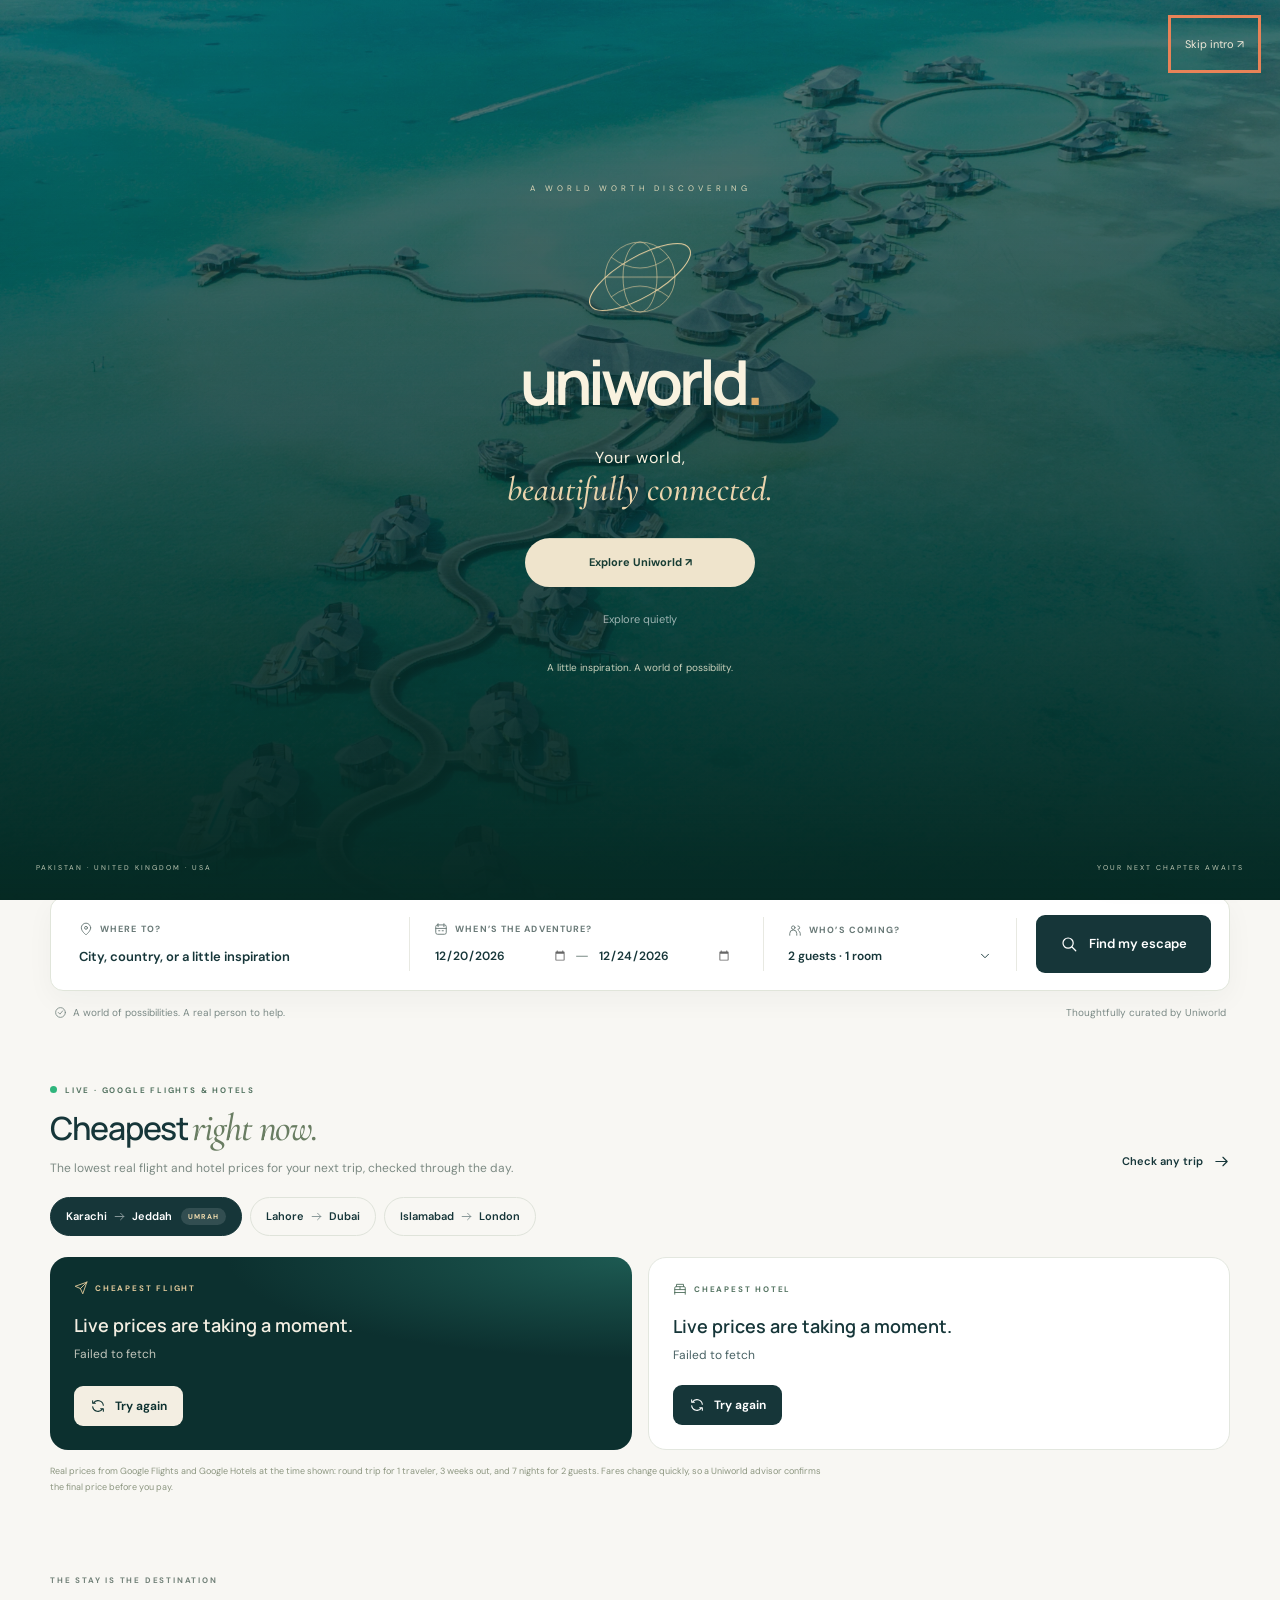
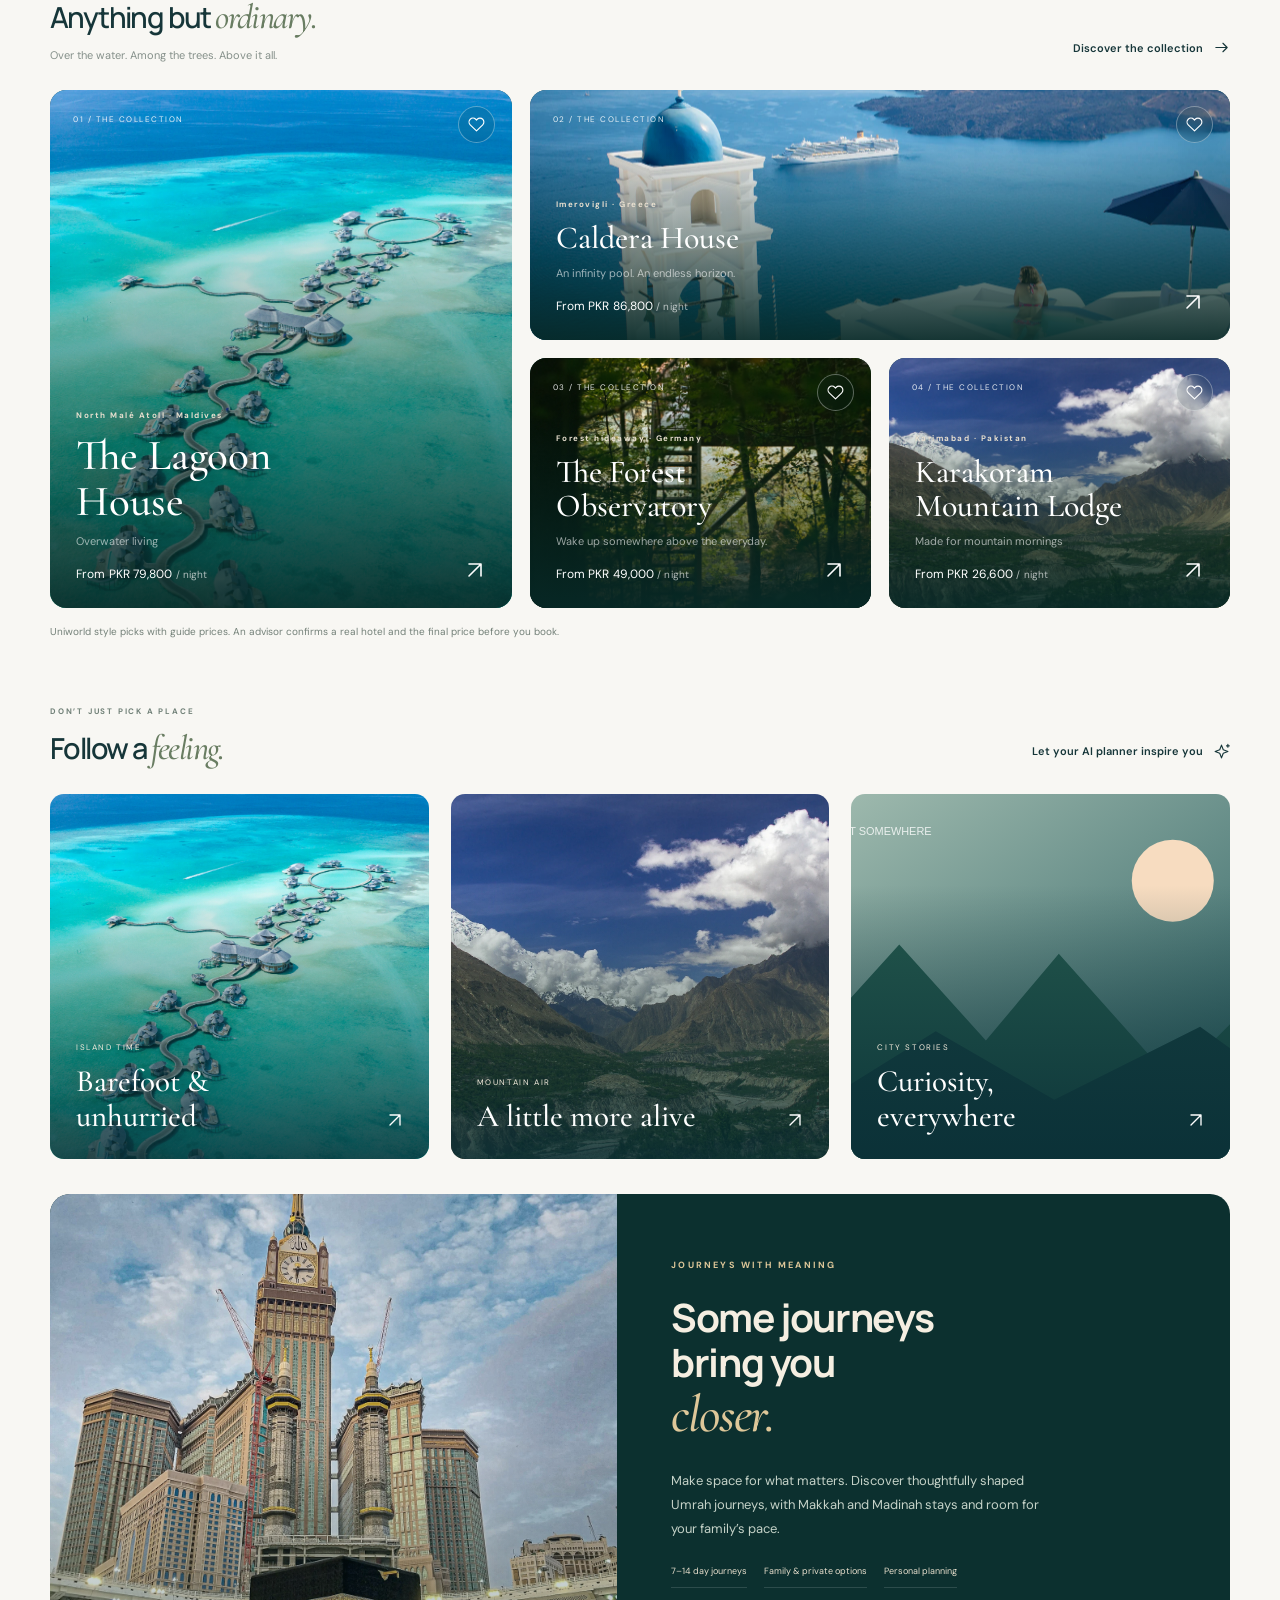
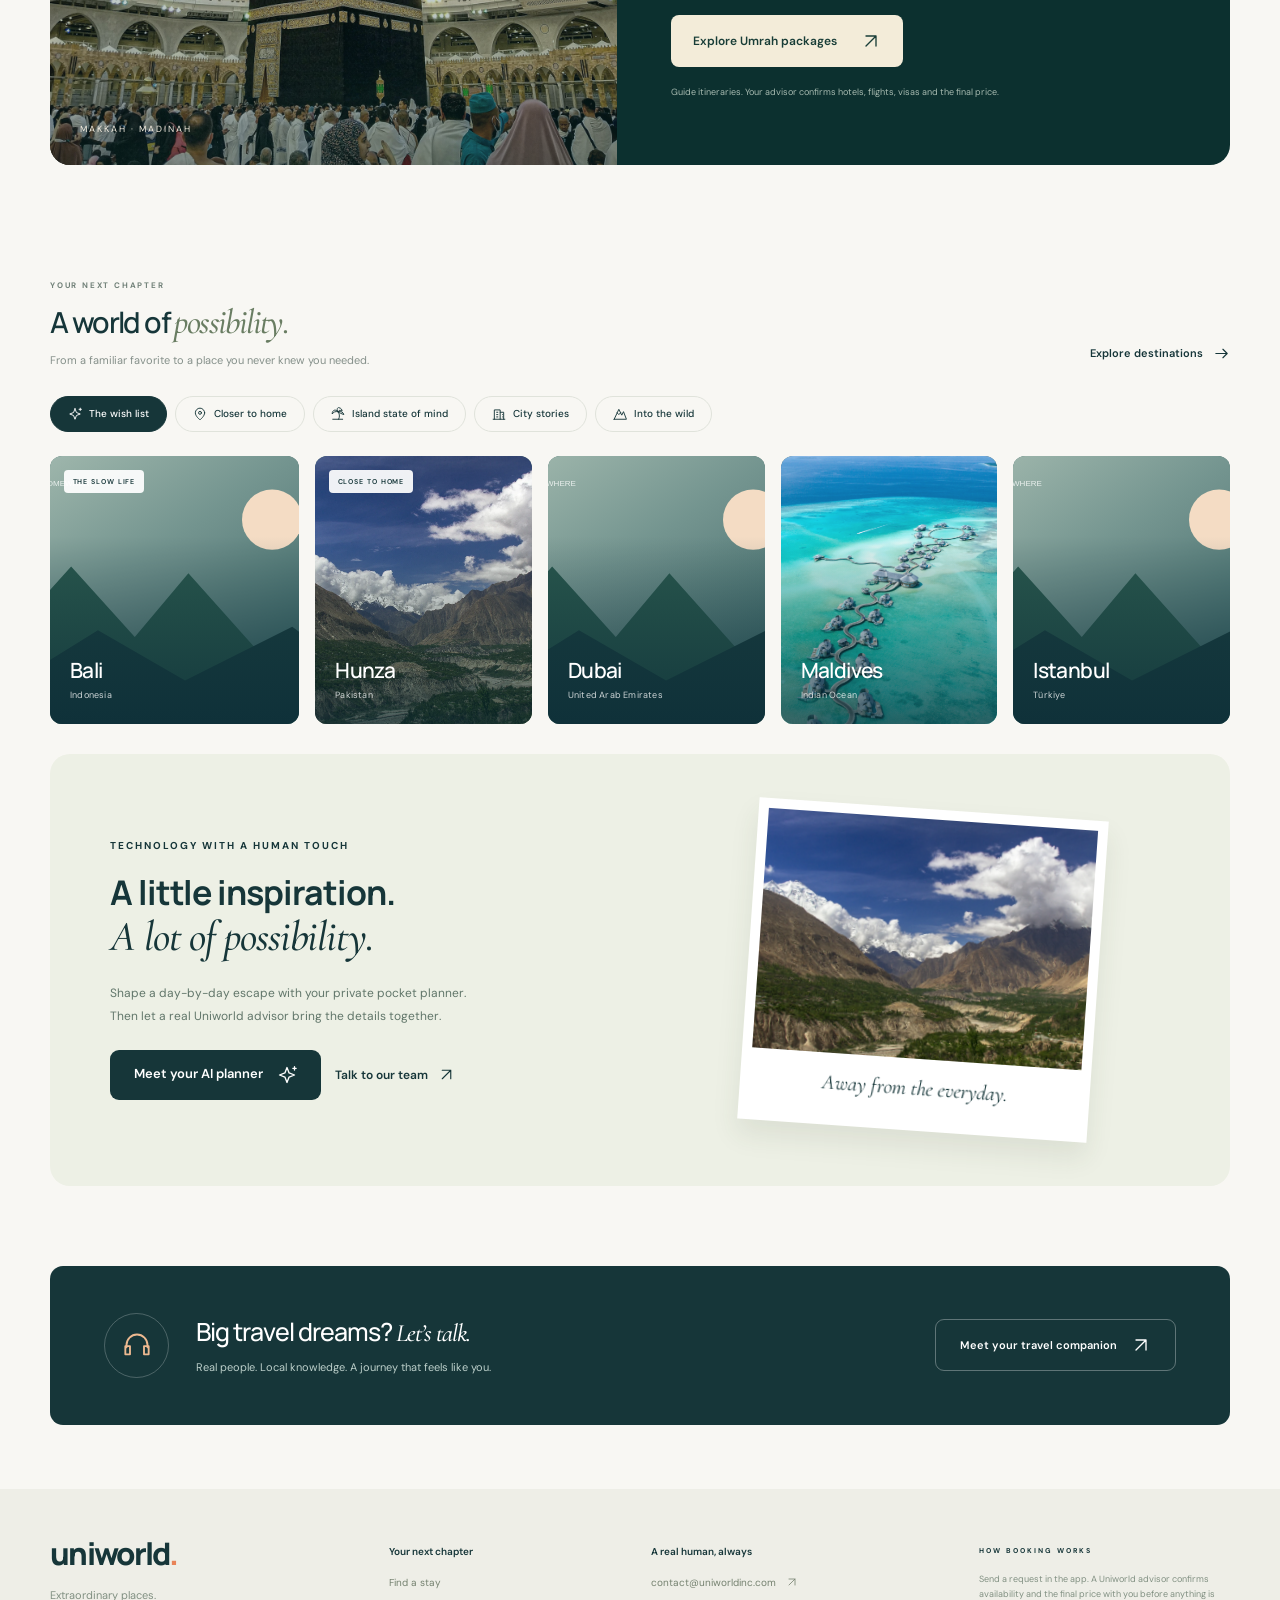
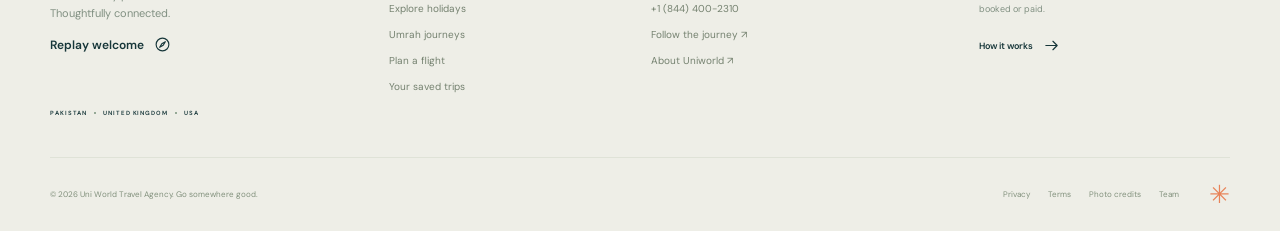
==== commit 09f1d069: "Turn demo bookings into real booking requests with a team inbox Customers now send booking requests " ====
--- a/index.html
+++ b/index.html
@@ -16,7 +16,7 @@
   <link rel="preconnect" href="https://fonts.gstatic.com" crossorigin />
   <link rel="preconnect" href="https://images.unsplash.com" />
   <link href="https://fonts.googleapis.com/css2?family=DM+Sans:wght@400;450;500;550;600;650;700&family=Manrope:wght@400;500;600;650;700;750;800&family=Cormorant+Garamond:ital,wght@1,500;1,600&display=swap" rel="stylesheet" />
-  <link rel="stylesheet" href="styles.css" /><link rel="stylesheet" href="journeys.css" /><link rel="stylesheet" href="voice-planner.css" /><link rel="stylesheet" href="live-rates.css" /><link rel="preload" as="image" href="/assets/maldives.webp" />
+  <link rel="stylesheet" href="styles.css" /><link rel="stylesheet" href="journeys.css" /><link rel="stylesheet" href="voice-planner.css" /><link rel="stylesheet" href="live-rates.css" /><link rel="stylesheet" href="requests.css" /><link rel="preload" as="image" href="/assets/maldives.webp" />
   <script type="module" src="app.js"></script>
 </head>
 <body>
@@ -26,8 +26,8 @@
     <nav class="main-nav" aria-label="Main navigation"><a href="#home" class="active" data-nav="home">Discover</a><a href="#stays" data-nav="stays">Stays</a><a href="#holidays" data-nav="holidays">Holidays</a><a href="#umrah" data-nav="umrah">Umrah</a><a href="#trips" data-nav="trips">My trips</a></nav>
     <div class="header-actions"><button class="currency-button" id="currencyButton" aria-label="Change market and currency"><span data-icon="globe"></span><span id="currencyLabel">PKR</span><span data-icon="chevron-down"></span></button><button class="icon-button saved-nav" id="savedButton" aria-label="View saved stays"><span data-icon="heart"></span><i id="savedCount" hidden>0</i></button><button class="dark-button compact" id="advisorButton">Let’s talk travel <span data-icon="arrow-up-right"></span></button><button class="icon-button mobile-menu" id="menuButton" aria-label="Open menu" aria-expanded="false"><span data-icon="menu"></span></button></div>
   </div></header>
-  <div class="demo-bar"><span><i></i> INVESTOR DEMO <span class="demo-extra">· Simulated bookings, no charges</span></span><button data-action="install">Get the iPhone app ↗</button></div><main id="main" tabindex="-1"></main>
-  <footer class="site-footer"><div class="footer-top wrap"><div><a class="brand footer-brand" href="#home">uniworld<span class="brand-dot">.</span></a><p>Extraordinary places.<br>Thoughtfully connected.</p><button class="text-button" data-action="replay-intro">Replay welcome <span data-icon="volume-2"></span></button><div class="market-label">PAKISTAN <i></i> UNITED KINGDOM <i></i> USA</div></div><div><h3>Your next chapter</h3><a href="#stays">Find a stay</a><a href="#holidays">Explore holidays</a><a href="#umrah">Umrah journeys</a><a href="#flights">Plan a flight</a><a href="#trips">Your saved trips</a></div><div><h3>A real human, always</h3><a href="mailto:contact@uniworldinc.com">contact@uniworldinc.com <span data-icon="arrow-up-right"></span></a><a href="tel:+18444002310">+1 (844) 400-2310</a><a href="https://www.instagram.com/uniworld.pk/" target="_blank" rel="noopener">Follow the journey ↗</a><a href="https://uniworldinc.com/" target="_blank" rel="noopener">About Uniworld ↗</a></div><div class="footer-note"><span class="eyebrow">A LITTLE NOTE</span><p>Explore the complete demo experience. All listings, fares, bookings, and payments are simulated. Your real journey begins with a Uniworld advisor.</p><button class="text-button" data-action="about-preview">About this demo <span data-icon="arrow-right"></span></button></div></div><div class="footer-bottom wrap"><span>© 2026 Uni World Travel Agency. Go somewhere good.</span><div><button data-action="privacy">Privacy</button><button data-action="credits">Photo credits</button><span class="footer-sun" aria-hidden="true">✳︎</span></div></div></footer>
+  <div class="demo-bar"><span><i></i> BOOK WITH A REAL ADVISOR <span class="demo-extra">· Nothing is charged in the app</span></span><button data-action="install">Get the app ↗</button></div><main id="main" tabindex="-1"></main>
+  <footer class="site-footer"><div class="footer-top wrap"><div><a class="brand footer-brand" href="#home">uniworld<span class="brand-dot">.</span></a><p>Extraordinary places.<br>Thoughtfully connected.</p><button class="text-button" data-action="replay-intro">Replay welcome <span data-icon="volume-2"></span></button><div class="market-label">PAKISTAN <i></i> UNITED KINGDOM <i></i> USA</div></div><div><h3>Your next chapter</h3><a href="#stays">Find a stay</a><a href="#holidays">Explore holidays</a><a href="#umrah">Umrah journeys</a><a href="#flights">Plan a flight</a><a href="#trips">Your saved trips</a></div><div><h3>A real human, always</h3><a href="mailto:contact@uniworldinc.com">contact@uniworldinc.com <span data-icon="arrow-up-right"></span></a><a href="tel:+18444002310">+1 (844) 400-2310</a><a href="https://www.instagram.com/uniworld.pk/" target="_blank" rel="noopener">Follow the journey ↗</a><a href="https://uniworldinc.com/" target="_blank" rel="noopener">About Uniworld ↗</a></div><div class="footer-note"><span class="eyebrow">HOW BOOKING WORKS</span><p>Send a request in the app. A Uniworld advisor confirms availability and the final price with you before anything is booked or paid.</p><button class="text-button" data-action="about-preview">How it works <span data-icon="arrow-right"></span></button></div></div><div class="footer-bottom wrap"><span>© 2026 Uni World Travel Agency. Go somewhere good.</span><div><button data-action="privacy">Privacy</button><button data-action="terms">Terms</button><button data-action="credits">Photo credits</button><a href="#staff">Team</a><span class="footer-sun" aria-hidden="true">✳︎</span></div></div></footer>
   <button class="concierge-launcher" id="conciergeButton" aria-label="Open trip inspiration planner"><span data-icon="sparkles"></span><span>Plan a trip with AI</span><span data-icon="arrow-up-right"></span></button>
   <nav class="mobile-dock" aria-label="App navigation"><a href="#home"><span data-icon="compass"></span>Explore</a><a href="#stays"><span data-icon="bed"></span>Stays</a><button data-action="planner"><span data-icon="sparkles"></span>Planner</button><a href="#trips"><span data-icon="calendar"></span>My trips</a></nav><dialog id="modal" aria-labelledby="modalTitle"><button class="modal-close icon-button" aria-label="Close dialog"><span data-icon="x"></span></button><div id="modalContent"></div></dialog>
   <div id="toast" role="status" aria-live="polite"></div>
--- a/requests.css
+++ b/requests.css
@@ -0,0 +1,97 @@
+/* Booking requests and the Uniworld team inbox. */
+
+/* Request form */
+.req-lede{font-size:12px;color:#6f8573;margin-top:10px;line-height:1.6}
+.checkout-fields .req-hint,.checkout-fields .req-optional{display:block;font-weight:400;color:#8c9680;font-size:10px;margin-top:6px}
+.checkout-fields .req-optional{display:inline;margin:0 0 0 4px}
+.checkout-fields>label>.field-input{margin-top:8px}
+.req-reach{border:0;padding:0;margin:0;display:flex;flex-wrap:wrap;gap:8px}
+.req-reach legend{font-size:10px;font-weight:600;margin-bottom:8px;padding:0}
+.req-reach label{display:inline-flex;align-items:center;gap:7px;border:1px solid #dce2d8;background:#fff;border-radius:30px;padding:9px 14px;font-size:11px;cursor:pointer}
+.req-reach label:has(input:checked){border-color:var(--ink);background:#eef3ee}
+.req-reach input{accent-color:var(--ink);margin:0}
+.req-privacy{font-size:10px;color:#6f8573;line-height:1.7}
+.req-privacy summary{cursor:pointer;font-weight:600;color:var(--ink)}
+.req-privacy p{margin-top:6px}
+.req-summary>img{width:100%;object-fit:cover}
+
+/* Status */
+.req-status{display:inline-flex;align-items:center;gap:6px;font-size:10px;font-weight:700;letter-spacing:.3px;padding:6px 10px;border-radius:30px;background:#fff1dc;color:#8a5a1f}
+.req-status::before{content:"";width:6px;height:6px;border-radius:50%;background:currentColor}
+.req-status.in_progress{background:#e3eef3;color:#2b5e72}
+.req-status.confirmed{background:#e1efe3;color:#2f6b45}
+.req-status.cancelled{background:#efefec;color:#7a7f78}
+.req-panel .req-status{margin:-8px auto 6px}
+.req-message{text-align:left;background:#fff;border:1px solid #dfe6dc;border-left:4px solid #2f6b45;border-radius:12px;padding:16px 18px;margin:18px 0 4px}
+.req-message .eyebrow{font-size:8px;margin-bottom:8px;color:#557462}
+.req-message p{white-space:pre-line;font-size:13px!important;color:var(--ink)!important;margin:0!important;line-height:1.6!important}
+.req-panel .booking-actions a{width:100%;font-size:12px}
+.req-panel .booking-actions .icon{width:16px;height:16px}
+.req-card .req-status{margin:6px 0 0}
+.req-card-msg{display:flex;align-items:center;gap:6px;font-size:11px!important;color:#2f6b45!important;font-weight:600;margin-top:8px}
+.req-card-msg .icon{width:14px;height:14px}
+
+/* Team inbox */
+.staff-page{padding:40px 0 70px;min-height:60vh}
+.staff-loading{padding:60px 0;text-align:center;color:#6f8573}
+.staff-login{max-width:460px;margin:30px auto;background:#fff;border:1px solid var(--line);border-radius:16px;padding:32px}
+.staff-login h1,.staff-head h1{font-size:30px;letter-spacing:-.8px;margin:4px 0 10px}
+.staff-login>p{font-size:12px;color:#6f8573;line-height:1.7}
+.staff-login .detail-notice{font-size:10px}
+.staff-login form{margin-top:20px;display:grid;gap:12px}
+.staff-login label{font-size:11px;font-weight:600;display:grid;gap:8px}
+.staff-head{display:flex;justify-content:space-between;align-items:flex-end;gap:16px;margin-bottom:18px}
+.staff-head p{font-size:12px;color:#6f8573}
+.staff-tools{display:flex;gap:10px;align-items:center}
+.staff-filters{margin-bottom:18px}
+.staff-list{display:grid;grid-template-columns:repeat(auto-fill,minmax(340px,1fr));gap:16px;align-items:start}
+.staff-card{background:#fff;border:1px solid var(--line);border-radius:14px;padding:18px 18px 14px;box-shadow:0 8px 24px #14353608}
+.staff-card.new{border-color:#e9c48e}
+.staff-card.cancelled{opacity:.75}
+.staff-card-top{display:flex;align-items:center;gap:8px;flex-wrap:wrap;font-size:11px}
+.staff-card-top b{letter-spacing:1px}
+.staff-card-top time{margin-left:auto;color:#8c9680;font-size:10px}
+.staff-new{background:var(--accent);color:#fff;font-size:9px;font-weight:700;letter-spacing:1px;padding:4px 7px;border-radius:5px}
+.staff-card h3{font-size:17px;margin:12px 0 6px;line-height:1.3}
+.staff-meta{font-size:11px;color:#5f7565;line-height:1.6;margin:3px 0}
+.staff-person{margin-top:12px;padding:12px;background:#f5f6f1;border-radius:10px;display:grid;gap:10px}
+.staff-person>div:first-child{display:flex;justify-content:space-between;gap:10px;font-size:13px}
+.staff-person>div:first-child span{font-size:10px;color:#6f8573}
+.staff-contact{display:flex;flex-wrap:wrap;gap:8px}
+.staff-contact a{display:inline-flex;align-items:center;gap:6px;background:#fff;border:1px solid #d8e0d5;border-radius:30px;padding:8px 12px;font-size:11px;font-weight:600}
+.staff-contact a:hover{border-color:var(--ink)}
+.staff-contact .icon{width:13px;height:13px}
+.staff-quote{margin:12px 0 0;padding:10px 12px;border-left:3px solid #d8c49c;background:#fbf8f1;font-size:11px;line-height:1.6;color:#5f6b55;white-space:pre-line}
+.staff-update{margin-top:12px;border-top:1px solid var(--line);padding-top:10px}
+.staff-update summary{cursor:pointer;font-size:11px;font-weight:700;padding:4px 0}
+.staff-update form{display:grid;gap:12px;margin-top:10px}
+.staff-update label{display:grid;gap:6px;font-size:10px;font-weight:600}
+.staff-update label small{font-weight:400;color:#8c9680}
+.staff-form-actions{display:flex;align-items:center;gap:12px}
+.staff-saved{font-size:10px;color:#6f8573}
+
+/* My trips cards */
+.req-card{grid-template-columns:150px 1fr auto}
+.req-card>img,.req-card>.flight-tile{width:100%;height:100%;min-height:150px;object-fit:cover}
+.req-card h3{margin:6px 0 4px}
+
+@media(max-width:620px){
+  .req-summary{grid-template-columns:72px 1fr;gap:4px 13px;align-items:start}
+  .req-summary:not(:has(>img)){display:block}
+  .req-summary>img{width:72px;height:72px;grid-row:1/span 4}
+  .req-summary>*:not(img){grid-column:2}
+  .req-summary>.rate-line,.req-summary>.req-extra,.req-summary>.small-print{grid-column:1/-1}
+  .req-summary .preview-pill{justify-self:start;width:max-content;margin-bottom:6px}
+  .req-card{grid-template-columns:76px 1fr;gap:12px;padding:12px;min-height:0;align-items:start}
+  .req-card>img,.req-card>.flight-tile{width:76px!important;height:76px!important;min-height:0;border-radius:10px;margin:0}
+  .req-card>div:not(.flight-tile){padding:0!important}
+  .req-card>.flight-tile .icon{width:28px;height:28px}
+  .req-card>button{grid-column:1/-1;margin:2px 0 0;width:100%;position:static}
+  .req-card h3{font-size:15px}
+  .staff-page{padding:24px 0 90px}
+  .staff-head{flex-direction:column;align-items:flex-start}
+  .staff-list{grid-template-columns:1fr}
+  .staff-login{padding:24px;margin:10px auto}
+  .req-reach label{flex:1;justify-content:center}
+}
+@media(prefers-reduced-motion:reduce){.staff-card,.req-message{transition:none}}
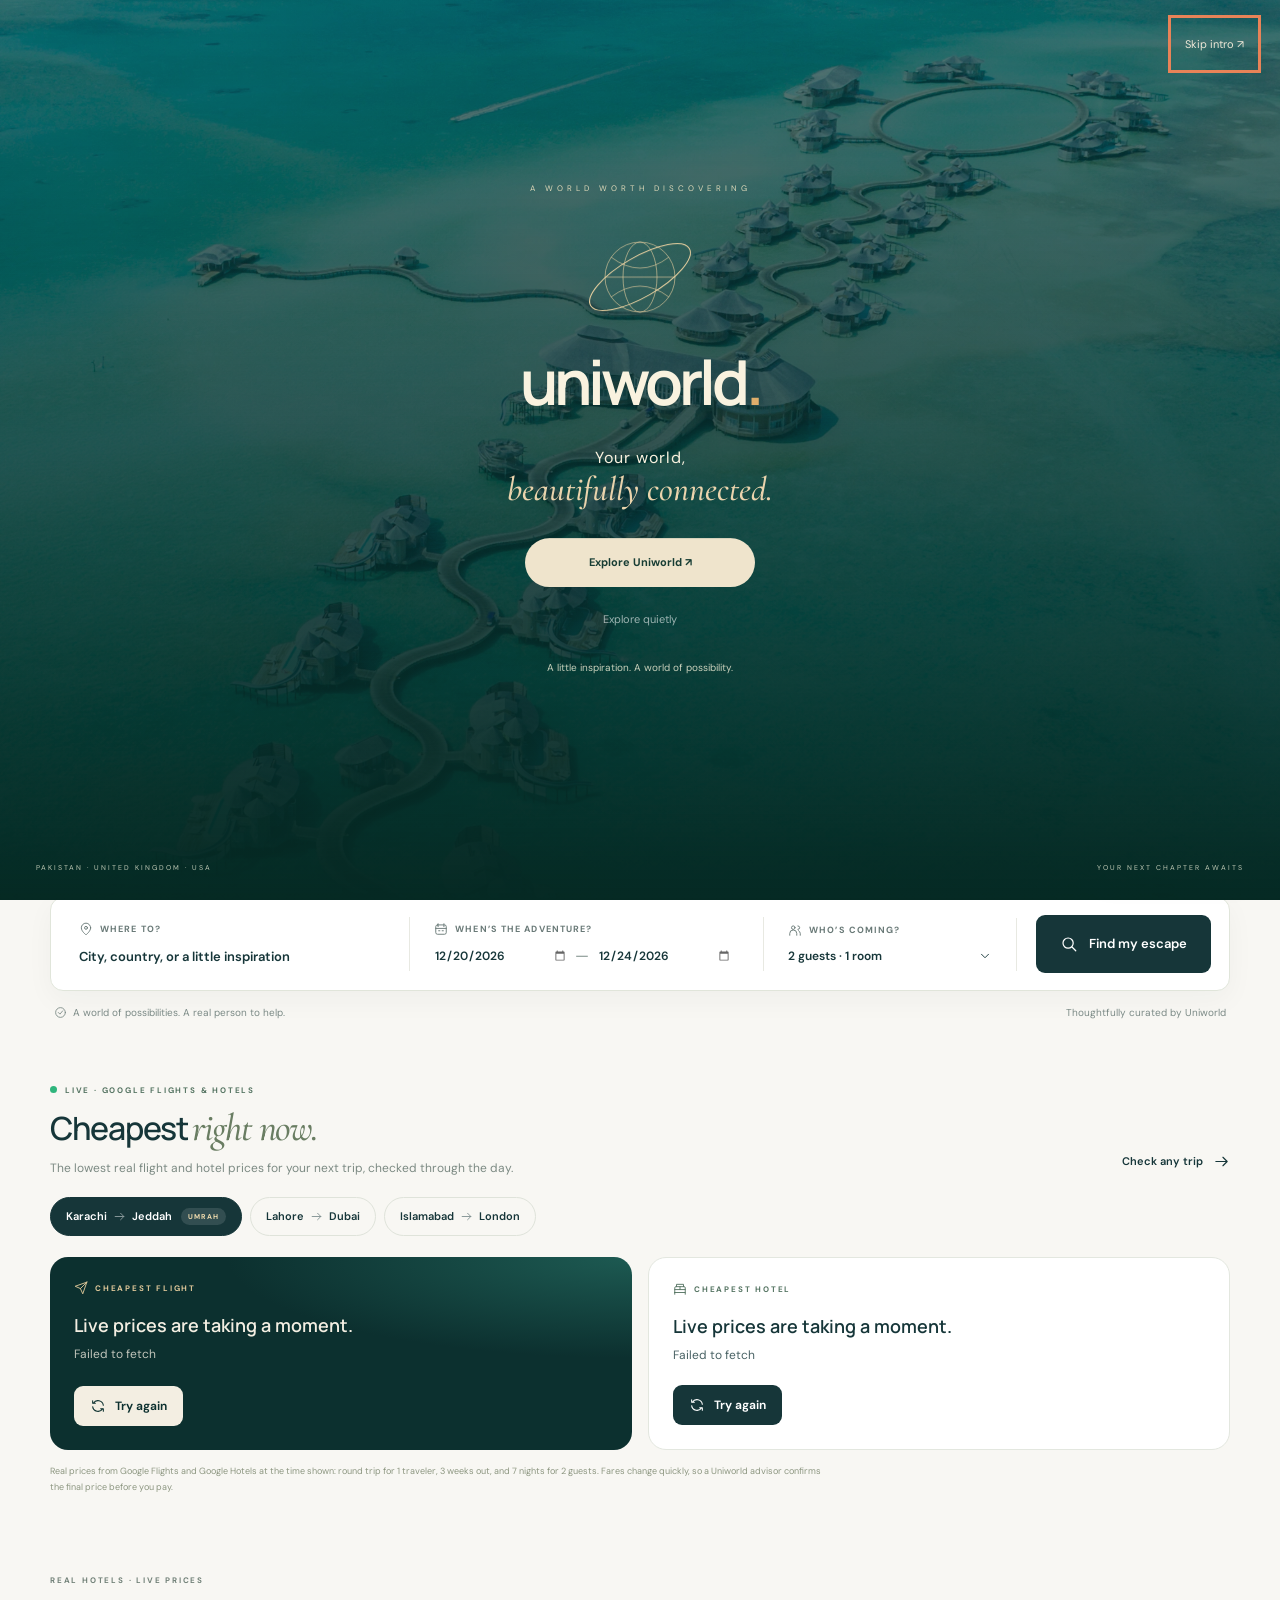
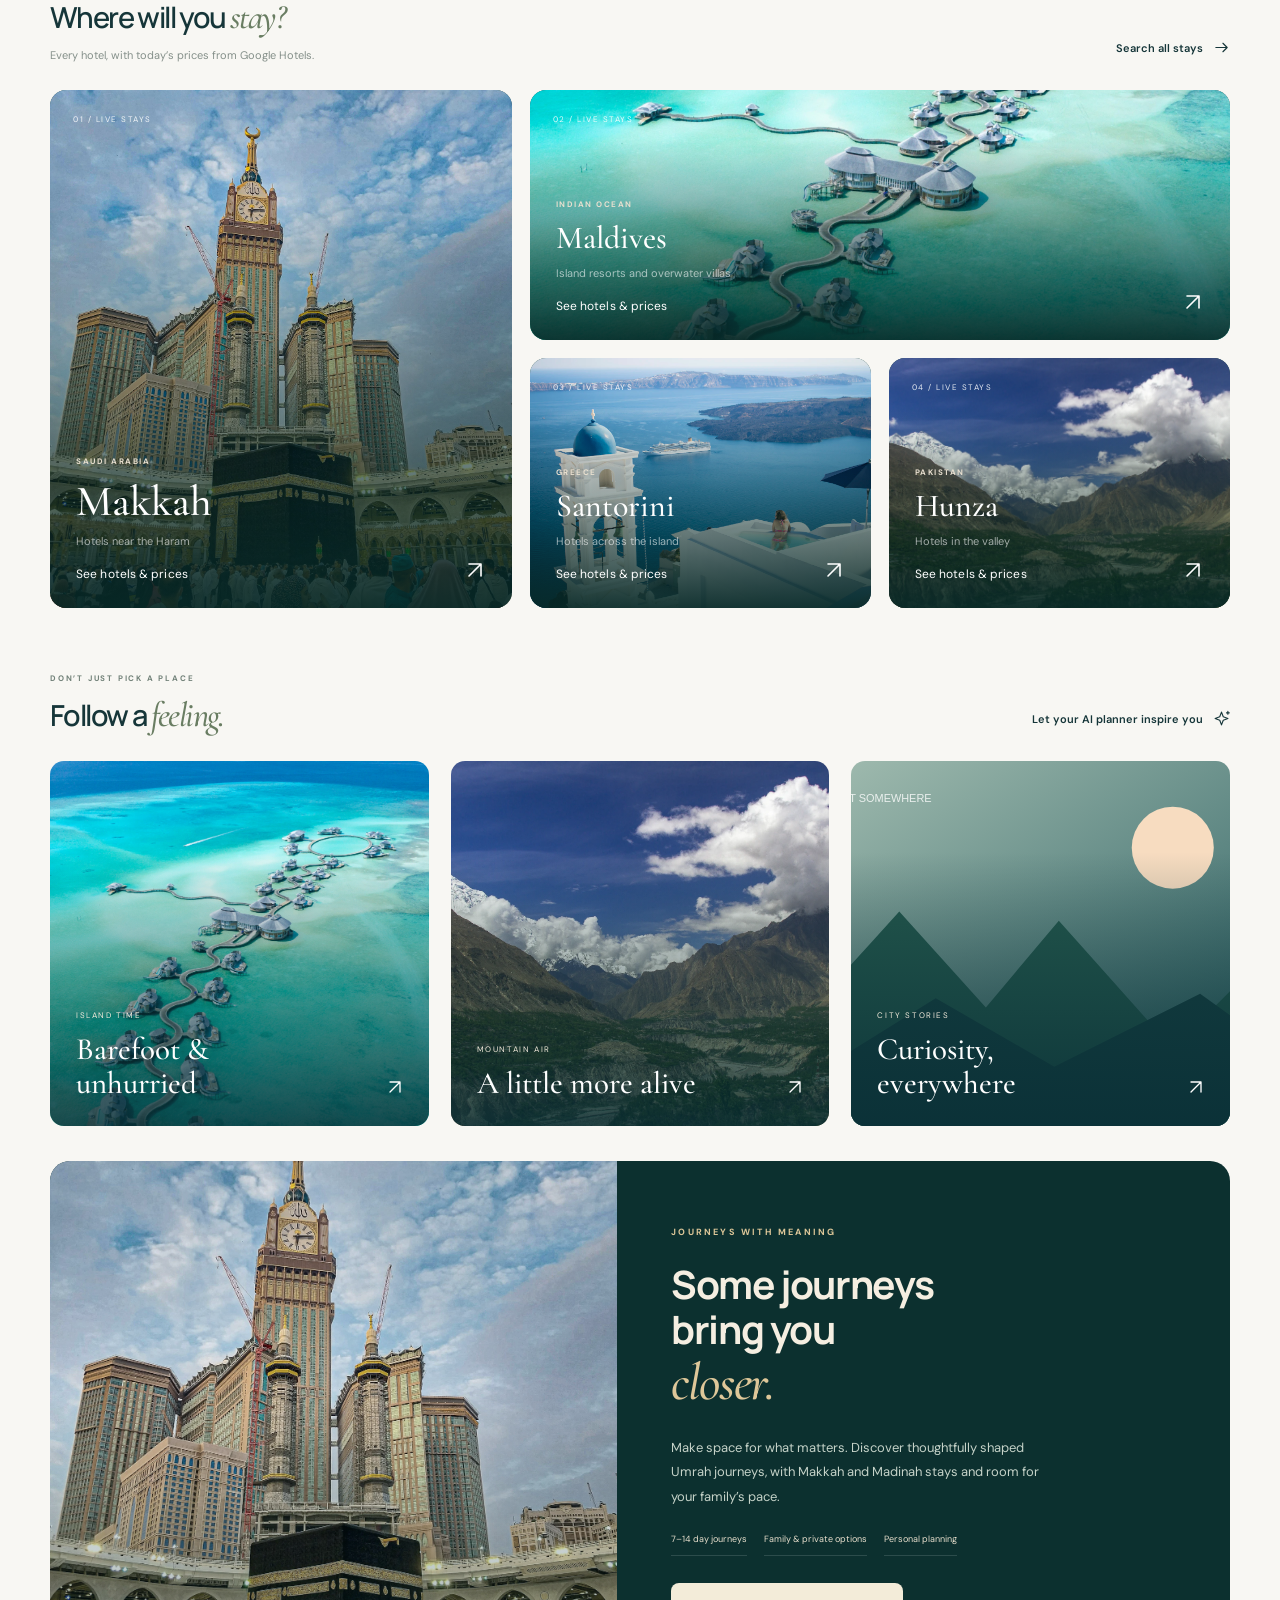
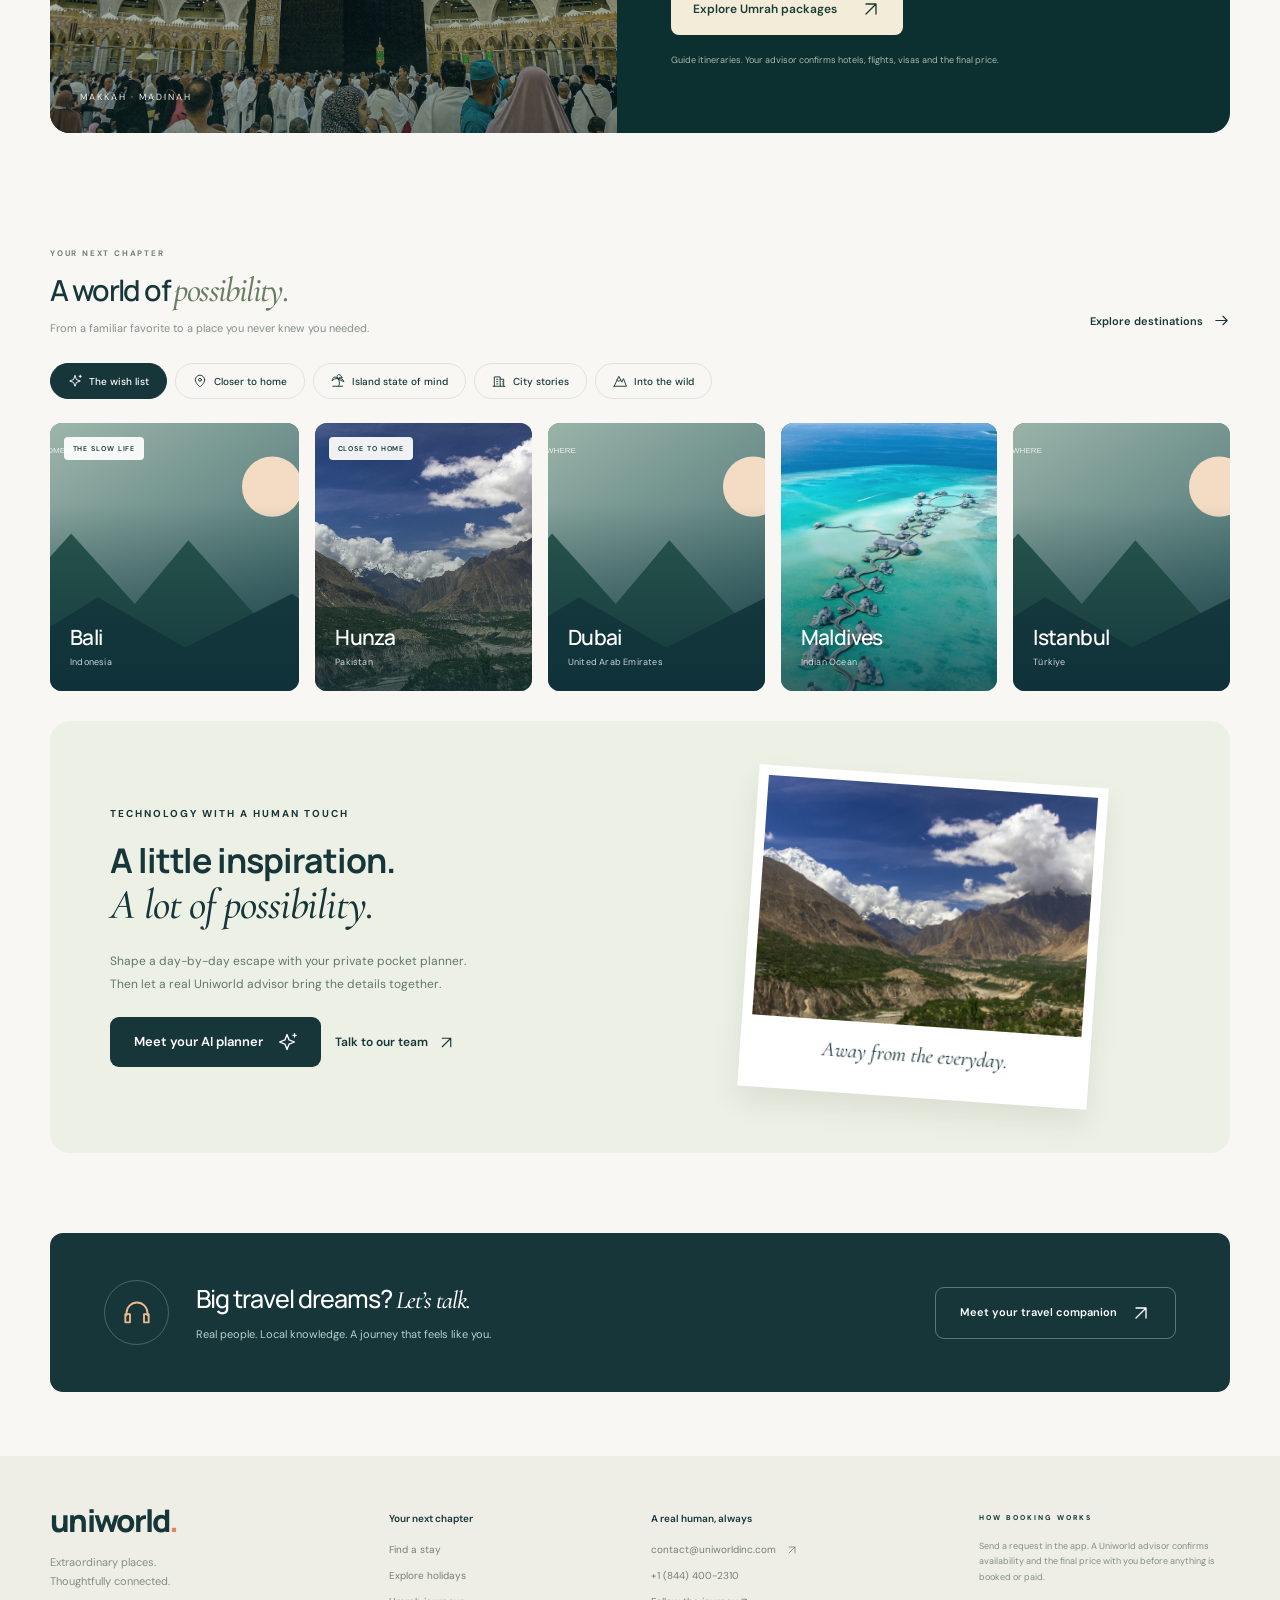
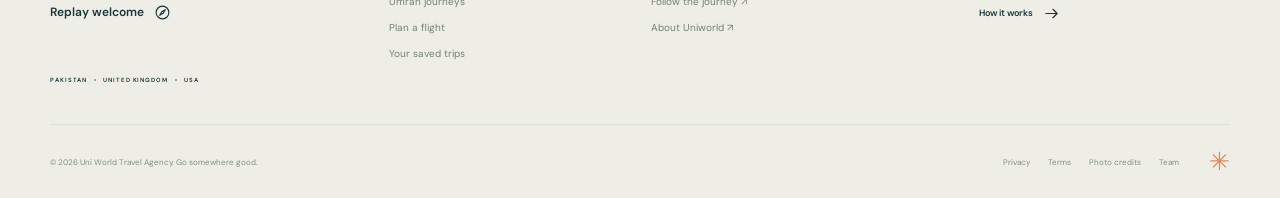
==== commit d5607822: "Add live hotel search and flight lists, Booking.com style Stays now searches real hotels on Google H" ====
--- a/index.html
+++ b/index.html
@@ -16,7 +16,7 @@
   <link rel="preconnect" href="https://fonts.gstatic.com" crossorigin />
   <link rel="preconnect" href="https://images.unsplash.com" />
   <link href="https://fonts.googleapis.com/css2?family=DM+Sans:wght@400;450;500;550;600;650;700&family=Manrope:wght@400;500;600;650;700;750;800&family=Cormorant+Garamond:ital,wght@1,500;1,600&display=swap" rel="stylesheet" />
-  <link rel="stylesheet" href="styles.css" /><link rel="stylesheet" href="journeys.css" /><link rel="stylesheet" href="voice-planner.css" /><link rel="stylesheet" href="live-rates.css" /><link rel="stylesheet" href="requests.css" /><link rel="preload" as="image" href="/assets/maldives.webp" />
+  <link rel="stylesheet" href="styles.css" /><link rel="stylesheet" href="journeys.css" /><link rel="stylesheet" href="voice-planner.css" /><link rel="stylesheet" href="live-rates.css" /><link rel="stylesheet" href="requests.css" /><link rel="stylesheet" href="listings.css" /><link rel="preload" as="image" href="/assets/maldives.webp" />
   <script type="module" src="app.js"></script>
 </head>
 <body>
--- a/listings.css
+++ b/listings.css
@@ -0,0 +1,206 @@
+/* Live listings: hotel search (Stays), hotel details and flight results. */
+
+/* ---------- Stays: start ---------- */
+.ls{padding-bottom:60px}
+.ls-start{padding:10px 0 20px}
+.ls-start h2{font-size:28px;letter-spacing:-.8px;margin:6px 0 8px}
+.ls-start>p{font-size:12px;color:#6f8573;margin-bottom:20px}
+.ls-places{display:grid;grid-template-columns:repeat(auto-fill,minmax(170px,1fr));gap:12px}
+.ls-place{display:flex;align-items:center;gap:12px;background:#fff;border:1px solid var(--line);border-radius:14px;padding:8px;text-align:left;transition:border-color .2s,transform .2s}
+.ls-place:hover{border-color:var(--ink);transform:translateY(-1px)}
+.ls-place img,.ls-place-dot{width:54px;height:54px;border-radius:10px;object-fit:cover;flex-shrink:0}
+.ls-place-dot{display:grid;place-items:center;background:#e4ece6;color:var(--ink);font-weight:700;font-size:18px}
+.ls-place b{display:block;font-size:13px}
+.ls-place small{display:block;font-size:10px;color:#6f8573;margin-top:2px}
+
+/* ---------- Stays: toolbar and filters ---------- */
+.ls-bar{display:grid;grid-template-columns:minmax(0,1fr);gap:12px;margin:6px 0 16px}
+.ls-summary{font-size:12px;color:#5f7565;display:flex;justify-content:space-between;align-items:center;gap:10px;flex-wrap:wrap}
+.ls-edit{padding:4px 0;font-size:12px;text-decoration:underline}
+.ls-search.is-collapsed{display:none}
+[hidden]{display:none!important}
+.ls-summary b{color:var(--ink)}
+.ls-tools{display:flex;gap:10px;align-items:center;justify-content:space-between;min-width:0}
+.ls-sorts{display:flex;gap:8px;overflow-x:auto;scrollbar-width:none;padding-bottom:2px;min-width:0;flex:1}
+.ls-sorts::-webkit-scrollbar{display:none}
+.ls-filter-btn{flex-shrink:0;gap:8px}
+.ls-filter-btn .icon{width:14px;height:14px}
+.ls-filters{background:#fff;border:1px solid var(--line);border-radius:14px;padding:18px;margin-bottom:16px;display:grid;grid-template-columns:minmax(0,1fr);gap:16px}
+.ls-filters fieldset{border:0;padding:0;margin:0}
+.ls-filters legend{font-size:11px;font-weight:700;margin-bottom:8px;padding:0}
+.ls-range{display:flex;align-items:center;gap:10px;max-width:360px}
+.ls-checks{display:flex;flex-wrap:wrap;gap:8px}
+.ls-checks label,.ls-toggle{display:inline-flex;align-items:center;gap:7px;border:1px solid #dce2d8;border-radius:30px;padding:8px 13px;font-size:11px;cursor:pointer;background:#fff}
+.ls-checks label:has(input:checked),.ls-toggle:has(input:checked){border-color:var(--ink);background:#eef3ee}
+.ls-checks input,.ls-toggle input{accent-color:var(--ink);margin:0}
+.ls-toggle{justify-self:start}
+.ls-filter-actions{display:flex;justify-content:space-between;align-items:center}
+
+/* ---------- Stays: result cards ---------- */
+.ls-list{display:grid;grid-template-columns:minmax(0,1fr);gap:14px}
+.ls-card{display:grid;grid-template-columns:260px 1fr 190px;gap:0;background:#fff;border:1px solid var(--line);border-radius:16px;overflow:hidden;box-shadow:0 8px 24px #1435360a}
+.ls-photo{position:relative;display:block;min-height:190px;background:#dfe7e1;padding:0;overflow:hidden}
+.ls-photo img{position:absolute;inset:0;width:100%;height:100%;object-fit:cover;transition:transform .4s}
+.ls-card:hover .ls-photo img{transform:scale(1.03)}
+.ls-deal{position:absolute;left:10px;top:10px;background:#1f6b46;color:#fff;font-size:10px;font-weight:700;padding:5px 8px;border-radius:6px}
+.ls-count{position:absolute;right:10px;bottom:10px;background:#0b2b2dcc;color:#fff;font-size:10px;padding:4px 8px;border-radius:6px}
+.ls-body{padding:16px 18px;display:grid;gap:6px;align-content:start}
+.ls-body h3{font-size:17px;line-height:1.3;letter-spacing:-.2px}
+.ls-body h3 button{text-align:left;font-weight:650;padding:0}
+.ls-body h3 button:hover{color:var(--accent)}
+.ls-kind{font-size:11px;color:#6f8573;display:flex;align-items:center;gap:6px}
+.ls-stars{color:#d79a2b;letter-spacing:1px;font-size:11px}
+.ls-rating{display:flex;align-items:center;gap:8px;font-size:12px}
+.ls-rating b{background:var(--ink);color:#fff;border-radius:7px 7px 7px 2px;padding:4px 7px;font-size:12px}
+.ls-rating span{font-weight:650}
+.ls-rating small{color:#6f8573;font-size:11px}
+.ls-near{font-size:11px;color:#3c5e52;display:flex;align-items:center;gap:5px}
+.ls-near .icon{width:13px;height:13px;flex-shrink:0}
+.ls-amen{font-size:11px;color:#6f8573}
+.ls-price{border-left:1px solid var(--line);padding:16px;display:flex;flex-direction:column;align-items:flex-end;justify-content:flex-end;text-align:right;gap:2px}
+.ls-price small{font-size:10px;color:#6f8573}
+.ls-price strong{font-size:22px;letter-spacing:-.5px;margin-top:6px}
+.ls-price .ls-total{color:var(--ink);font-weight:600;margin-bottom:10px}
+.ls-price .dark-button{width:100%;margin-top:4px}
+.ls-wait{font-size:11px;color:#6f8573;text-align:center;padding:8px 0}
+.ls-stale{font-size:11px;background:#fff6e5;color:#8a5a1f;border-radius:8px;padding:10px 12px}
+.ls-notice{background:#fff;border:1px dashed #d9e1d5;border-radius:14px;padding:30px 20px;text-align:center}
+.ls-notice h3{font-size:17px;margin-bottom:6px}
+.ls-notice p{font-size:12px;color:#6f8573;line-height:1.6}
+.ls-notice div{display:flex;gap:10px;justify-content:center;margin-top:14px;flex-wrap:wrap}
+.ls-more-wrap{display:flex;justify-content:center;margin-top:16px}
+.ls-more{min-width:220px}
+.ls-foot{font-size:10px;color:#7c8b74;line-height:1.7;margin-top:16px;text-align:center}
+.ls-foot a,.live-stamp a{text-decoration:underline}
+
+/* Loading placeholders */
+.ls-skel{pointer-events:none}
+.ls-skel .ls-photo,.ls-skel span,.lf-card.ls-skel span{background:linear-gradient(90deg,#eceee8 25%,#f5f6f1 50%,#eceee8 75%);background-size:200% 100%;animation:ls-shine 1.4s infinite linear}
+.ls-skel .ls-body span{display:block;height:12px;border-radius:6px;width:70%}
+.ls-skel .ls-body span:first-child{height:18px;width:85%}
+.lf-card.ls-skel{display:grid;gap:10px}
+.lf-card.ls-skel span{display:block;height:14px;border-radius:6px}
+.lf-card.ls-skel span:nth-child(2){height:26px}
+@keyframes ls-shine{to{background-position:-200% 0}}
+
+/* ---------- Hotel details (in the dialog) ---------- */
+.hd-gallery{display:flex;gap:4px;overflow-x:auto;scroll-snap-type:x mandatory;height:300px;background:#7e9d92;scrollbar-width:thin}
+.hd-gallery img{height:100%;width:auto;max-width:88%;flex-shrink:0;object-fit:cover;scroll-snap-align:start}
+.hd-gallery img:first-child{max-width:100%;min-width:60%}
+.hd-noimg{flex:1;background:#dfe7e1}
+.hd-body{padding:24px 28px 30px;display:grid;grid-template-columns:minmax(0,1fr);gap:12px}
+.hd-body h2{font-size:26px;letter-spacing:-.7px;line-height:1.25;padding-right:30px}
+.hd-address{font-size:12px;color:#3c5e52;display:flex;gap:6px;align-items:flex-start}
+.hd-address .icon{width:14px;height:14px;flex-shrink:0;margin-top:2px}
+.hd-pricebox{display:grid;grid-template-columns:1fr auto;gap:10px 18px;align-items:center;background:#fff;border:1px solid var(--line);border-radius:14px;padding:16px 18px;margin:4px 0}
+.hd-pricebox>div{display:grid;gap:2px}
+.hd-pricebox strong{font-size:24px;letter-spacing:-.5px}
+.hd-pricebox small{font-size:10px;color:#6f8573}
+.hd-pricebox p{grid-column:1/-1;font-size:10px;color:#6f8573}
+.hd-section{border-top:1px solid var(--line);padding-top:14px}
+.hd-section h3{font-size:14px;margin-bottom:10px}
+.hd-section>p{font-size:12px;line-height:1.7;color:#4f665a;margin-top:6px}
+.hd-prices,.hd-rooms,.hd-list{list-style:none;margin:0;padding:0;display:grid;gap:8px}
+.hd-prices li{display:flex;justify-content:space-between;gap:12px;align-items:center;background:#fff;border:1px solid var(--line);border-radius:10px;padding:10px 12px}
+.hd-src{display:flex;align-items:center;gap:8px;font-size:12px;font-weight:650}
+.hd-src img{width:18px;height:18px;border-radius:4px}
+.hd-src small{font-weight:500;color:#1f6b46;font-size:10px}
+.hd-amt{display:grid;text-align:right;font-size:13px}
+.hd-amt small{font-size:10px;color:#6f8573}
+.hd-amt .hd-free{color:#1f6b46}
+.hd-note{font-size:10px!important;color:#7c8b74!important}
+.hd-rooms li{display:grid;grid-template-columns:auto 1fr auto;gap:12px;align-items:center;background:#fff;border:1px solid var(--line);border-radius:10px;padding:10px}
+.hd-rooms img{width:64px;height:48px;border-radius:6px;object-fit:cover}
+.hd-rooms b{font-size:12px;display:block}
+.hd-rooms small{font-size:10px;color:#6f8573}
+.hd-room-price{display:grid;justify-items:end;gap:2px}
+.hd-room-price b{font-size:13px}
+.hd-chips{list-style:none;margin:0;padding:0;display:flex;flex-wrap:wrap;gap:6px}
+.hd-chips li{font-size:11px;background:#fff;border:1px solid var(--line);border-radius:20px;padding:6px 10px}
+.hd-list li{display:flex;justify-content:space-between;gap:12px;font-size:12px;padding:6px 0;border-bottom:1px dashed #e3e7df}
+.hd-list li span{color:#6f8573;white-space:nowrap}
+.hd-highlights{display:flex;flex-wrap:wrap;gap:6px}
+.hd-highlights span{font-size:11px;background:#eef3ee;border-radius:20px;padding:5px 10px}
+
+/* ---------- Flights ---------- */
+.lf{padding-bottom:50px;scroll-margin-top:80px}
+.lf:empty{display:none}
+.lf-head{margin:30px 0 12px}
+.lf-head h2{font-size:26px;letter-spacing:-.6px;margin:4px 0 6px}
+.lf-head p{font-size:12px;color:#6f8573}
+.lf-insight{font-size:12px;background:#eef3ee;color:#2f5d4b;border-radius:10px;padding:10px 12px;margin-bottom:12px}
+.lf-controls{display:grid;grid-template-columns:minmax(0,1fr);gap:8px;margin-bottom:14px}
+.lf-controls>div{display:flex;gap:8px;overflow-x:auto;scrollbar-width:none}
+.lf-controls>div::-webkit-scrollbar{display:none}
+.lf-list{display:grid;grid-template-columns:minmax(0,1fr);gap:12px}
+.lf-card{background:#fff;border:1px solid var(--line);border-radius:16px;padding:16px 18px;display:grid;gap:14px;box-shadow:0 8px 24px #1435360a}
+.lf-top{display:flex;align-items:center;gap:8px;flex-wrap:wrap;font-size:12px;font-weight:650}
+.lf-top img{width:22px;height:22px;object-fit:contain}
+.lf-badge{font-size:9px;font-weight:700;letter-spacing:.5px;text-transform:uppercase;background:#eef3ee;color:#1f6b46;border-radius:5px;padding:4px 6px}
+.lf-route{display:grid;grid-template-columns:auto 1fr auto;gap:14px;align-items:center}
+.lf-route>div:not(.lf-mid){display:grid;gap:2px}
+.lf-route>div:last-child{text-align:right}
+.lf-route b{font-size:20px;letter-spacing:-.3px}
+.lf-route sup{font-size:10px;color:var(--accent);margin-left:2px}
+.lf-route small{font-size:11px;color:#6f8573}
+.lf-mid{display:grid;justify-items:center;gap:4px}
+.lf-mid i{display:block;width:100%;height:2px;background:linear-gradient(90deg,#c9d6cc,#163639,#c9d6cc);border-radius:2px}
+.lf-mid small{font-size:10px;color:#6f8573;text-align:center}
+.lf-bottom{display:flex;justify-content:space-between;align-items:center;gap:12px;border-top:1px solid var(--line);padding-top:12px}
+.lf-bottom>div{display:grid}
+.lf-bottom strong{font-size:20px;letter-spacing:-.4px}
+.lf-bottom small{font-size:10px;color:#6f8573}
+.lf-details summary{cursor:pointer;font-size:11px;font-weight:650;color:#3c5e52}
+.lf-details ol{margin:10px 0 0;padding-left:18px;display:grid;gap:10px}
+.lf-details li{font-size:12px;display:grid;gap:3px}
+.lf-details li small{font-size:10px;color:#6f8573}
+.lf-details .lf-layover{color:#8a5a1f}
+.lf-help{display:flex;justify-content:space-between;align-items:center;gap:12px;background:#fff;border:1px dashed #d9e1d5;border-radius:14px;padding:14px 16px;margin-top:14px;font-size:12px}
+
+/* ---------- Umrah page: live hotels ---------- */
+.umrah-live{display:flex;justify-content:space-between;align-items:center;gap:20px;background:#fff;border:1px solid var(--line);border-radius:16px;padding:20px 22px;margin:0 0 22px}
+.umrah-live h3{font-size:19px;margin:4px 0}
+.umrah-live p{font-size:12px;color:#6f8573}
+.umrah-live-links{display:flex;gap:10px;flex-wrap:wrap}
+.umrah-live-links a{font-size:12px;padding:12px 16px}
+.req-chosen{font-size:10px!important;color:#3c5e52!important;font-weight:600}
+
+@media(max-width:900px){
+  .ls-card{grid-template-columns:200px 1fr}
+  .ls-price{grid-column:1/-1;border-left:0;border-top:1px solid var(--line);flex-direction:row;flex-wrap:wrap;align-items:center;justify-content:flex-end;text-align:right;gap:4px 10px}
+  .ls-price>small:first-child{margin-right:auto}
+  .ls-price strong{margin-top:0}
+  .ls-price .ls-total{margin-bottom:0}
+  .ls-price .dark-button{width:auto}
+}
+@media(max-width:620px){
+  .ls-start h2{font-size:23px}
+  .ls-places{grid-template-columns:1fr 1fr;gap:8px}
+  .ls-place{padding:6px;gap:8px}
+  .ls-place img,.ls-place-dot{width:44px;height:44px}
+  .ls-tools{align-items:flex-start}
+  .ls-card{grid-template-columns:1fr}
+  .ls-photo{min-height:0;aspect-ratio:16/10}
+  .ls-body{padding:14px 14px 4px}
+  .ls-price{display:grid;grid-template-columns:1fr auto;align-items:end;text-align:left;padding:12px 14px 14px;gap:0 12px}
+  .ls-price>small:first-child{grid-column:1;margin:0}
+  .ls-price strong{grid-column:1;font-size:21px}
+  .ls-price>small:nth-of-type(2){grid-column:1}
+  .ls-price .ls-total{grid-column:1}
+  .ls-price .dark-button{grid-column:2;grid-row:1/span 4;align-self:end;width:auto;min-width:96px}
+  .hd-gallery{height:230px}
+  .hd-body{padding:18px 18px 24px}
+  .hd-body h2{font-size:22px}
+  .hd-pricebox{grid-template-columns:1fr}
+  .hd-pricebox .dark-button{width:100%}
+  .lf-route b{font-size:18px}
+  .lf-help{flex-direction:column;align-items:flex-start}
+  .umrah-live{flex-direction:column;align-items:stretch}
+  .umrah-live-links a{justify-content:center}
+}
+@media(prefers-reduced-motion:reduce){.ls-skel .ls-photo,.ls-skel span,.lf-card.ls-skel span{animation:none}.ls-photo img{transition:none}}
+
+/* The travel-type tabs above search forms scroll sideways on small phones instead of widening the page. */
+.search-tabs{overflow-x:auto;scrollbar-width:none;max-width:100%}
+.search-tabs::-webkit-scrollbar{display:none}
+.search-tabs button{flex-shrink:0}
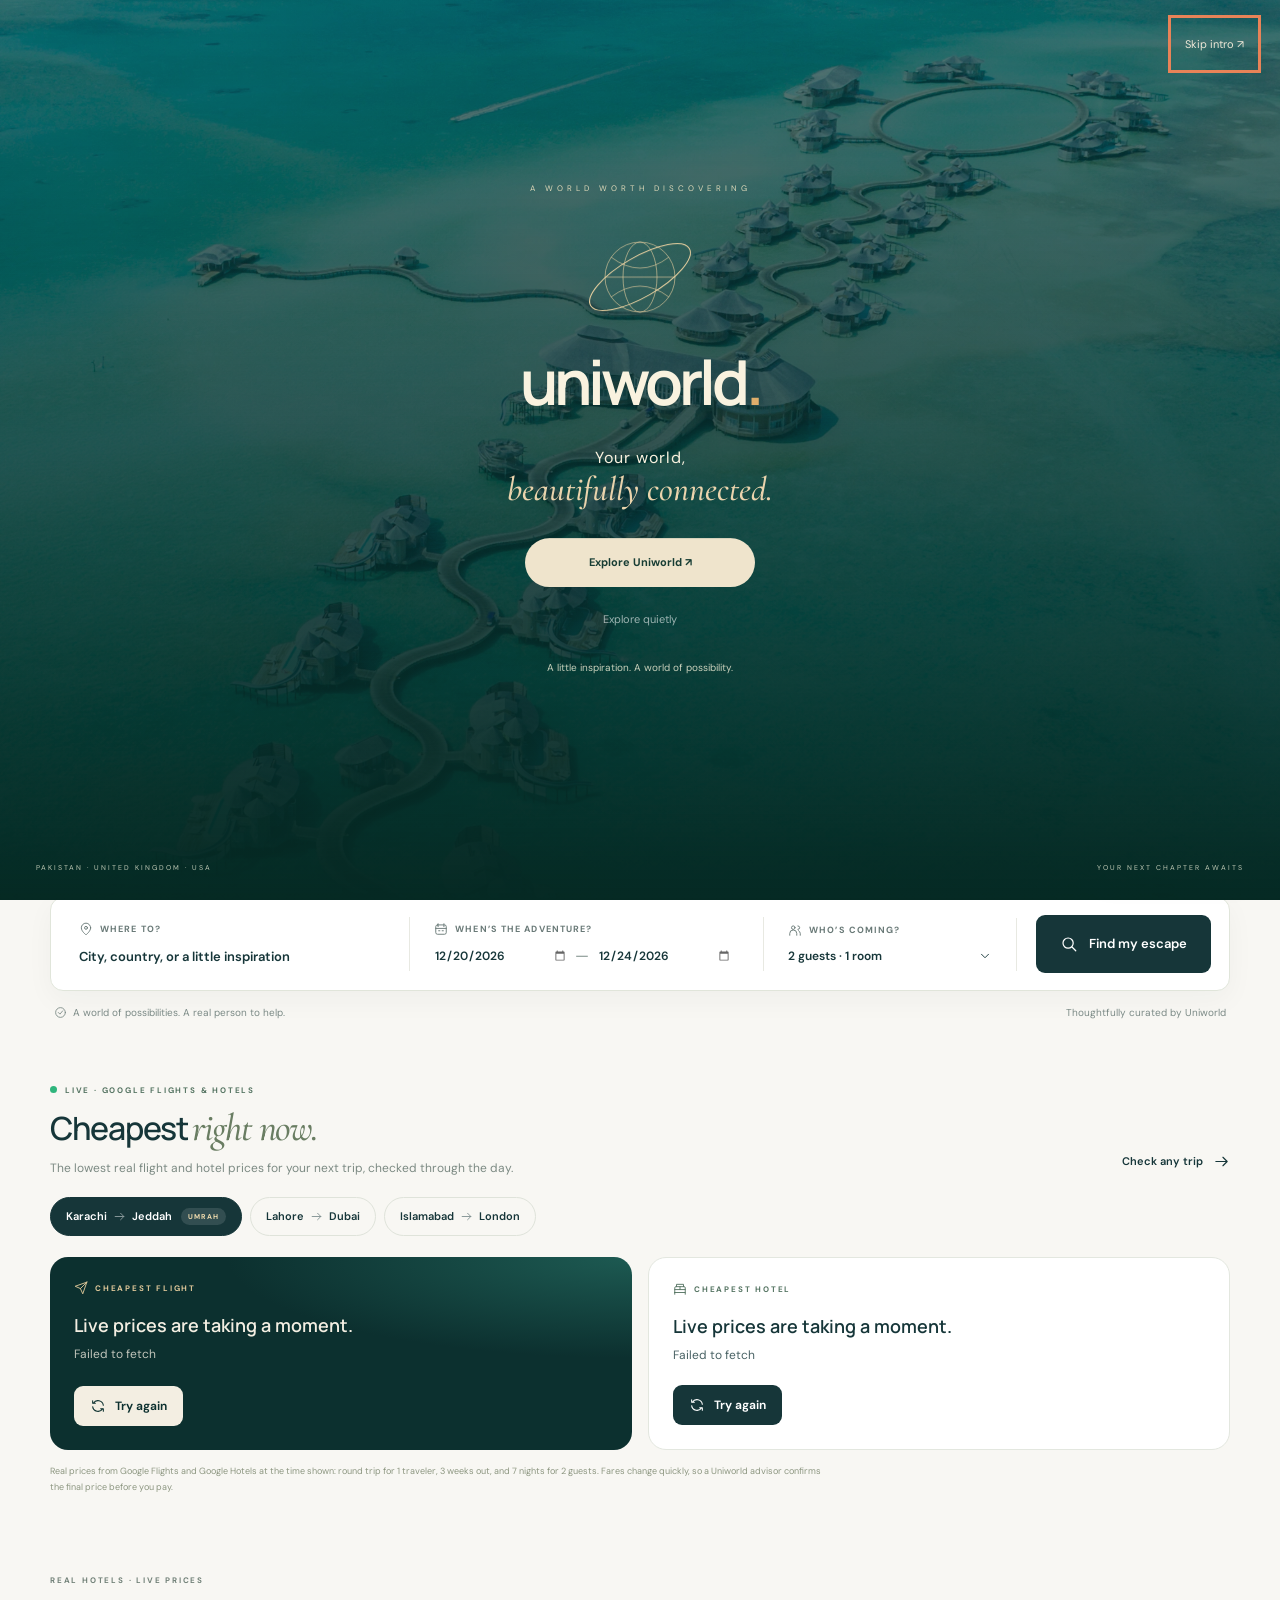
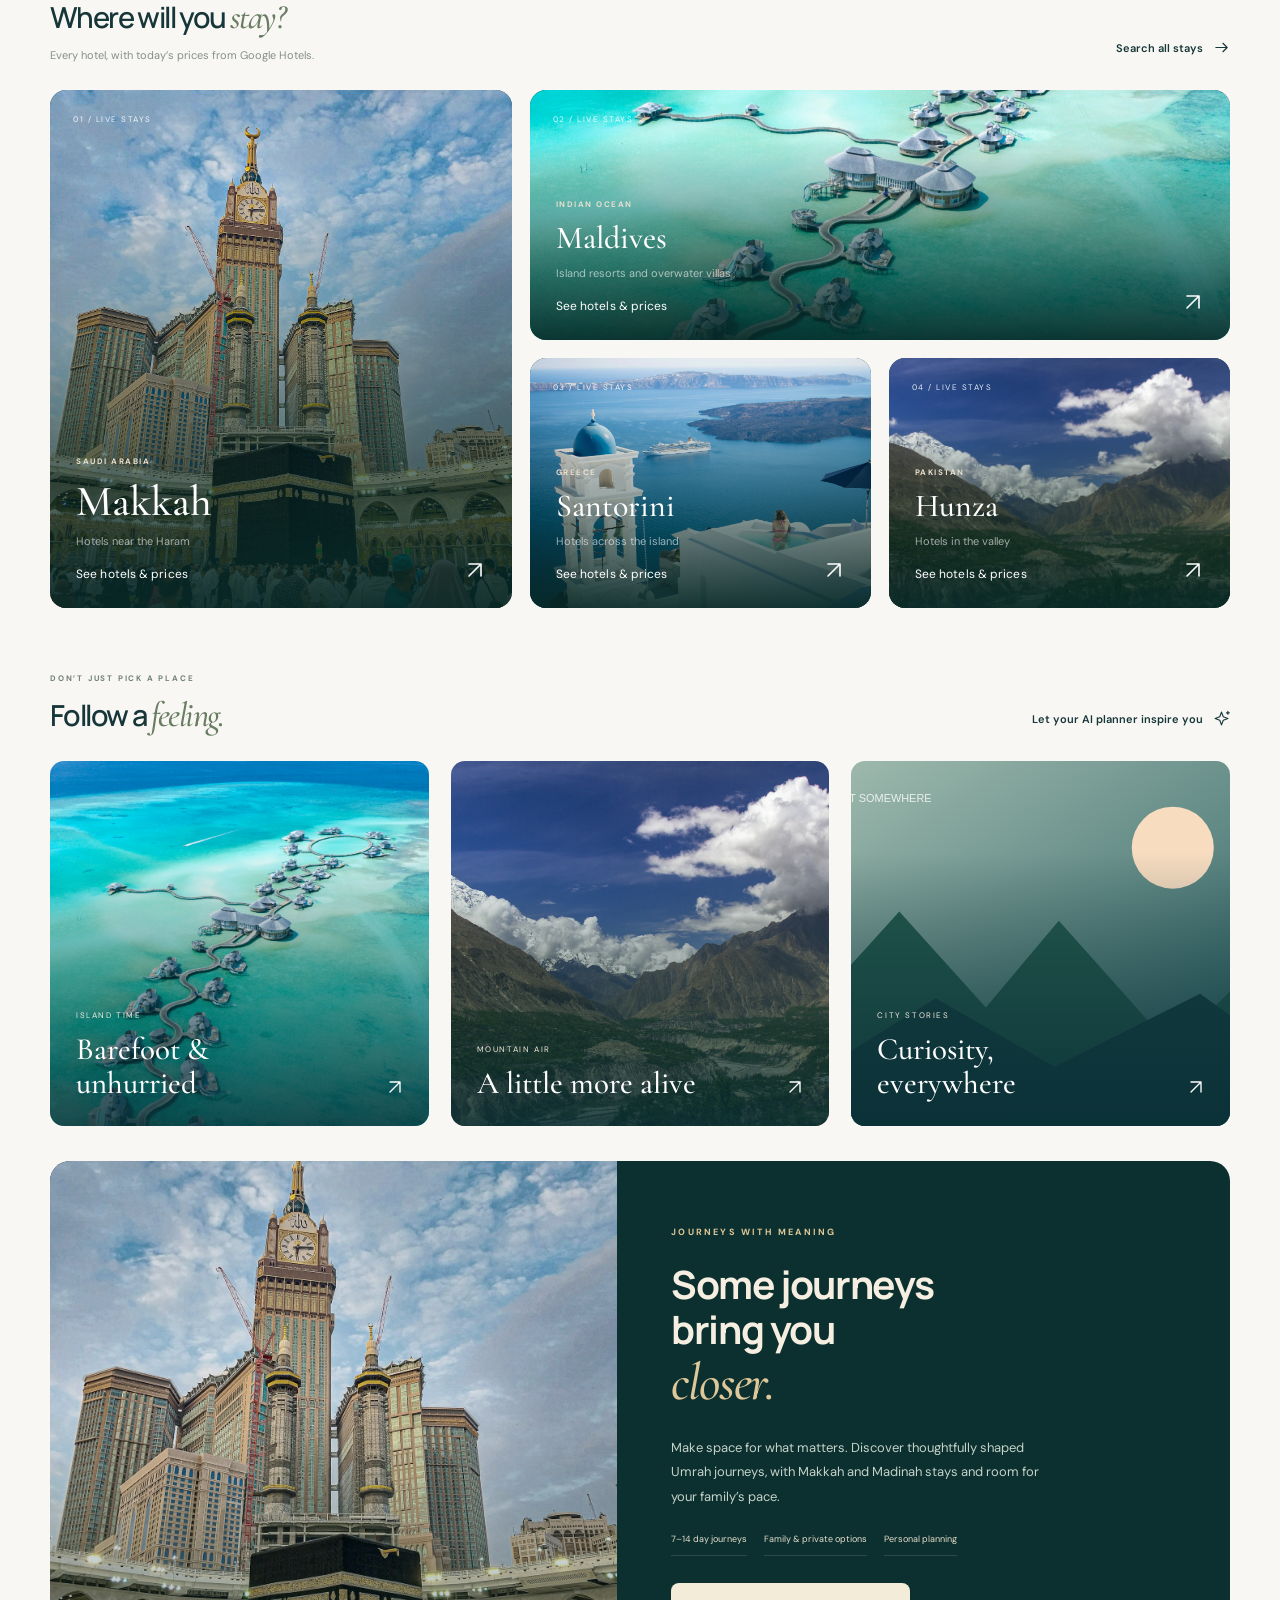
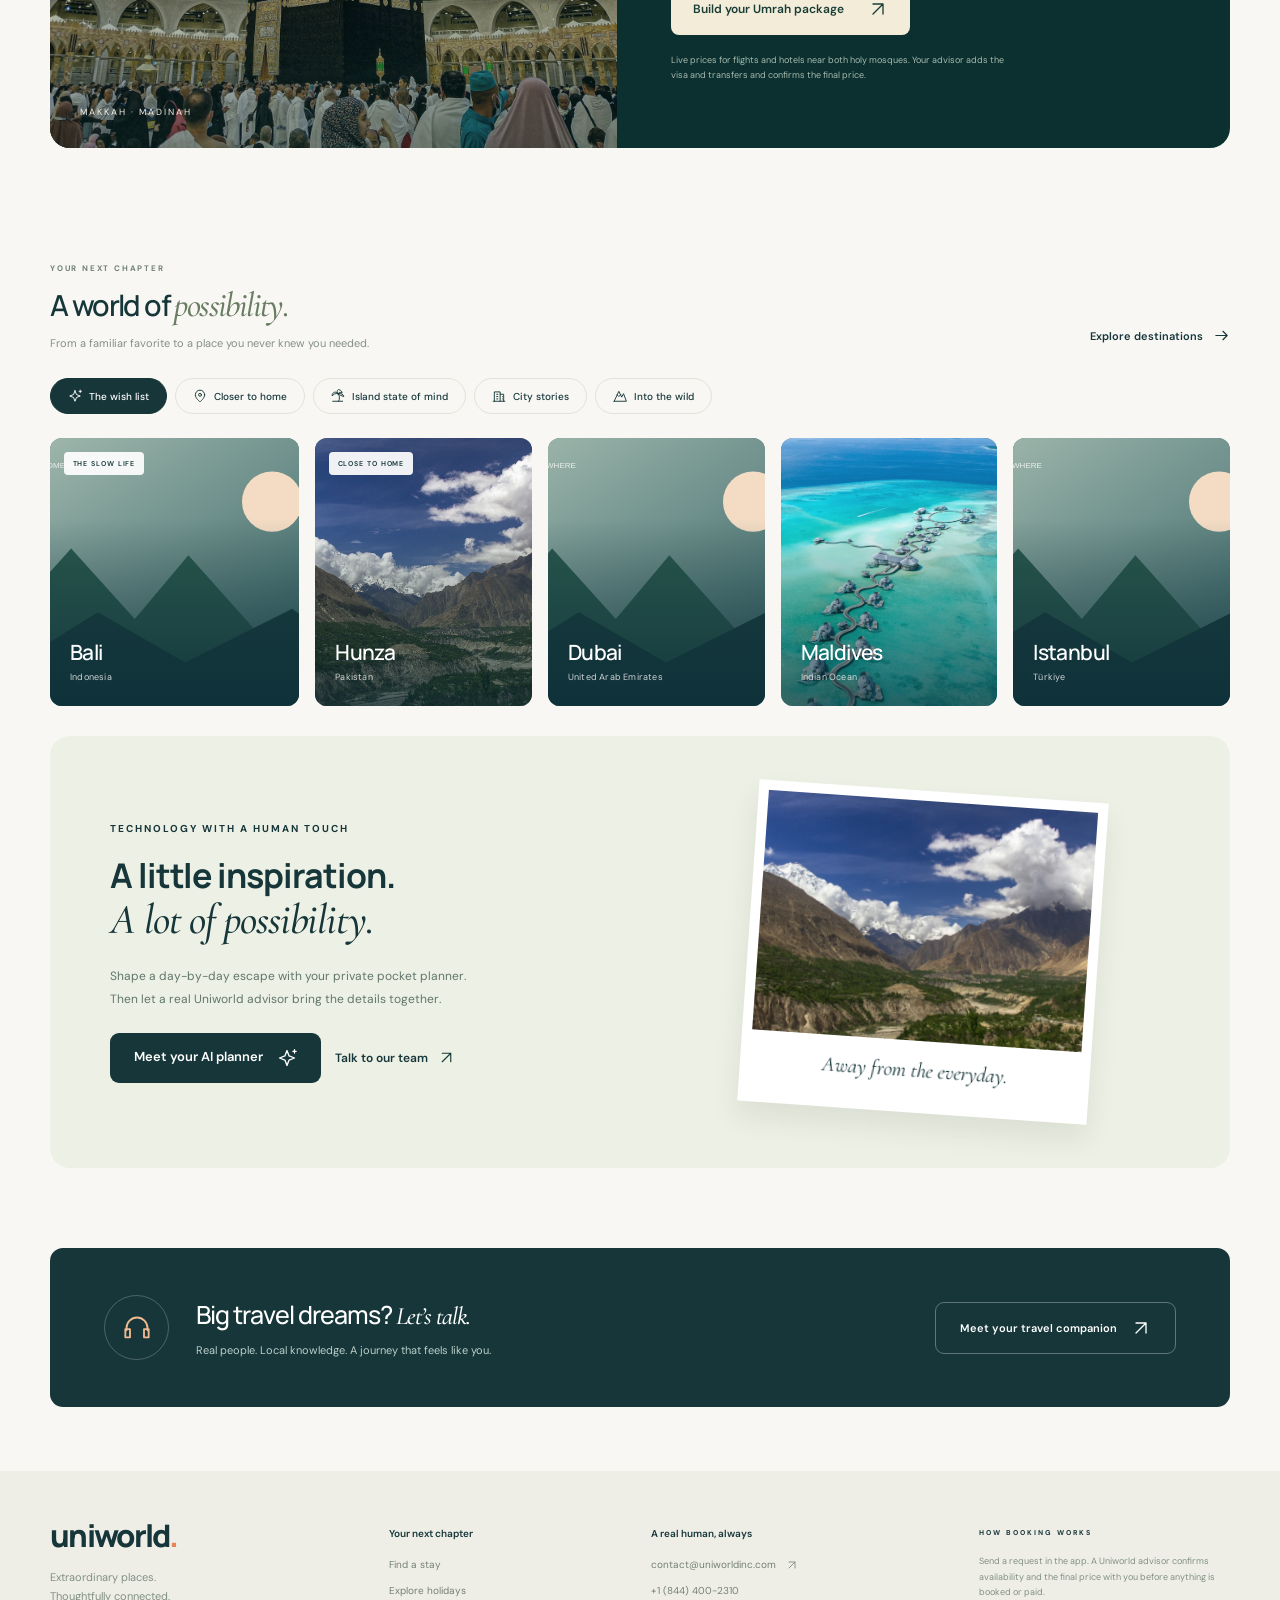
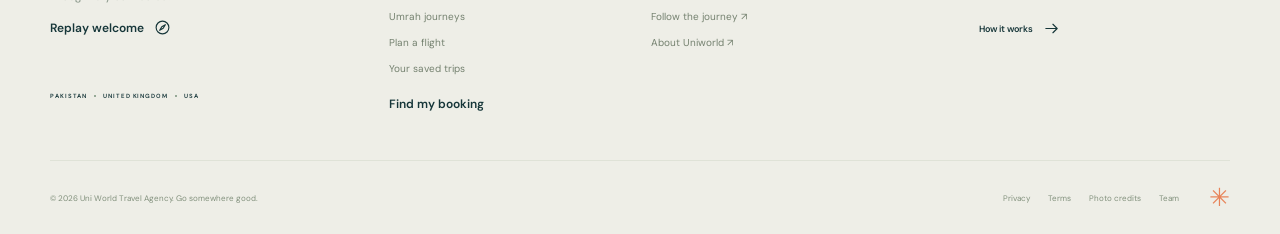
==== commit 36601390: "Live Umrah packages, payments, documents, Find my booking, worldwide airports and hotel wish list Co" ====
--- a/index.html
+++ b/index.html
@@ -16,7 +16,7 @@
   <link rel="preconnect" href="https://fonts.gstatic.com" crossorigin />
   <link rel="preconnect" href="https://images.unsplash.com" />
   <link href="https://fonts.googleapis.com/css2?family=DM+Sans:wght@400;450;500;550;600;650;700&family=Manrope:wght@400;500;600;650;700;750;800&family=Cormorant+Garamond:ital,wght@1,500;1,600&display=swap" rel="stylesheet" />
-  <link rel="stylesheet" href="styles.css" /><link rel="stylesheet" href="journeys.css" /><link rel="stylesheet" href="voice-planner.css" /><link rel="stylesheet" href="live-rates.css" /><link rel="stylesheet" href="requests.css" /><link rel="stylesheet" href="listings.css" /><link rel="preload" as="image" href="/assets/maldives.webp" />
+  <link rel="stylesheet" href="styles.css" /><link rel="stylesheet" href="journeys.css" /><link rel="stylesheet" href="voice-planner.css" /><link rel="stylesheet" href="live-rates.css" /><link rel="stylesheet" href="requests.css" /><link rel="stylesheet" href="listings.css" /><link rel="stylesheet" href="umrah.css" /><link rel="preload" as="image" href="/assets/maldives.webp" />
   <script type="module" src="app.js"></script>
 </head>
 <body>
@@ -27,7 +27,7 @@
     <div class="header-actions"><button class="currency-button" id="currencyButton" aria-label="Change market and currency"><span data-icon="globe"></span><span id="currencyLabel">PKR</span><span data-icon="chevron-down"></span></button><button class="icon-button saved-nav" id="savedButton" aria-label="View saved stays"><span data-icon="heart"></span><i id="savedCount" hidden>0</i></button><button class="dark-button compact" id="advisorButton">Let’s talk travel <span data-icon="arrow-up-right"></span></button><button class="icon-button mobile-menu" id="menuButton" aria-label="Open menu" aria-expanded="false"><span data-icon="menu"></span></button></div>
   </div></header>
   <div class="demo-bar"><span><i></i> BOOK WITH A REAL ADVISOR <span class="demo-extra">· Nothing is charged in the app</span></span><button data-action="install">Get the app ↗</button></div><main id="main" tabindex="-1"></main>
-  <footer class="site-footer"><div class="footer-top wrap"><div><a class="brand footer-brand" href="#home">uniworld<span class="brand-dot">.</span></a><p>Extraordinary places.<br>Thoughtfully connected.</p><button class="text-button" data-action="replay-intro">Replay welcome <span data-icon="volume-2"></span></button><div class="market-label">PAKISTAN <i></i> UNITED KINGDOM <i></i> USA</div></div><div><h3>Your next chapter</h3><a href="#stays">Find a stay</a><a href="#holidays">Explore holidays</a><a href="#umrah">Umrah journeys</a><a href="#flights">Plan a flight</a><a href="#trips">Your saved trips</a></div><div><h3>A real human, always</h3><a href="mailto:contact@uniworldinc.com">contact@uniworldinc.com <span data-icon="arrow-up-right"></span></a><a href="tel:+18444002310">+1 (844) 400-2310</a><a href="https://www.instagram.com/uniworld.pk/" target="_blank" rel="noopener">Follow the journey ↗</a><a href="https://uniworldinc.com/" target="_blank" rel="noopener">About Uniworld ↗</a></div><div class="footer-note"><span class="eyebrow">HOW BOOKING WORKS</span><p>Send a request in the app. A Uniworld advisor confirms availability and the final price with you before anything is booked or paid.</p><button class="text-button" data-action="about-preview">How it works <span data-icon="arrow-right"></span></button></div></div><div class="footer-bottom wrap"><span>© 2026 Uni World Travel Agency. Go somewhere good.</span><div><button data-action="privacy">Privacy</button><button data-action="terms">Terms</button><button data-action="credits">Photo credits</button><a href="#staff">Team</a><span class="footer-sun" aria-hidden="true">✳︎</span></div></div></footer>
+  <footer class="site-footer"><div class="footer-top wrap"><div><a class="brand footer-brand" href="#home">uniworld<span class="brand-dot">.</span></a><p>Extraordinary places.<br>Thoughtfully connected.</p><button class="text-button" data-action="replay-intro">Replay welcome <span data-icon="volume-2"></span></button><div class="market-label">PAKISTAN <i></i> UNITED KINGDOM <i></i> USA</div></div><div><h3>Your next chapter</h3><a href="#stays">Find a stay</a><a href="#holidays">Explore holidays</a><a href="#umrah">Umrah journeys</a><a href="#flights">Plan a flight</a><a href="#trips">Your saved trips</a><button class="text-button footer-find" data-action="find-booking">Find my booking</button></div><div><h3>A real human, always</h3><a href="mailto:contact@uniworldinc.com">contact@uniworldinc.com <span data-icon="arrow-up-right"></span></a><a href="tel:+18444002310">+1 (844) 400-2310</a><a href="https://www.instagram.com/uniworld.pk/" target="_blank" rel="noopener">Follow the journey ↗</a><a href="https://uniworldinc.com/" target="_blank" rel="noopener">About Uniworld ↗</a></div><div class="footer-note"><span class="eyebrow">HOW BOOKING WORKS</span><p>Send a request in the app. A Uniworld advisor confirms availability and the final price with you before anything is booked or paid.</p><button class="text-button" data-action="about-preview">How it works <span data-icon="arrow-right"></span></button></div></div><div class="footer-bottom wrap"><span>© 2026 Uni World Travel Agency. Go somewhere good.</span><div><button data-action="privacy">Privacy</button><button data-action="terms">Terms</button><button data-action="credits">Photo credits</button><a href="#staff">Team</a><span class="footer-sun" aria-hidden="true">✳︎</span></div></div></footer>
   <button class="concierge-launcher" id="conciergeButton" aria-label="Open trip inspiration planner"><span data-icon="sparkles"></span><span>Plan a trip with AI</span><span data-icon="arrow-up-right"></span></button>
   <nav class="mobile-dock" aria-label="App navigation"><a href="#home"><span data-icon="compass"></span>Explore</a><a href="#stays"><span data-icon="bed"></span>Stays</a><button data-action="planner"><span data-icon="sparkles"></span>Planner</button><a href="#trips"><span data-icon="calendar"></span>My trips</a></nav><dialog id="modal" aria-labelledby="modalTitle"><button class="modal-close icon-button" aria-label="Close dialog"><span data-icon="x"></span></button><div id="modalContent"></div></dialog>
   <div id="toast" role="status" aria-live="polite"></div>
--- a/requests.css
+++ b/requests.css
@@ -95,3 +95,59 @@
   .req-reach label{flex:1;justify-content:center}
 }
 @media(prefers-reduced-motion:reduce){.staff-card,.req-message{transition:none}}
+
+/* Payments, travel documents, Find my booking */
+.req-status.pay-due{background:#fde8dc;color:#a4461d;margin-left:6px}
+.req-status.paid{background:#e1efe3;color:#2f6b45;margin-left:6px}
+.req-keep{font-size:11px!important;color:#557462!important;margin-top:-6px!important}
+.req-pay{text-align:left;border-radius:14px;padding:16px 18px;margin:16px 0 4px;display:grid;gap:10px}
+.req-pay.due{background:#fff7ef;border:1px solid #f1d2bb}
+.req-pay.paid{background:#eef6ef;border:1px solid #cfe3d3}
+.req-pay .eyebrow{font-size:8px;margin:0;color:#a4461d}
+.req-pay.paid .eyebrow{color:#2f6b45}
+.req-pay strong{font-size:24px;letter-spacing:-.4px}
+.req-pay p{margin:0!important;font-size:12px!important;line-height:1.6!important}
+.req-pay-now{width:100%;justify-content:center}
+.req-pay-host{font-size:10px;color:#8c7a6a;text-align:center;margin-top:-4px}
+.req-pay-note{background:#fff;border-radius:10px;padding:10px 12px;border:1px solid #eedfd2}
+.req-pay-note b{font-size:11px}
+.req-pay-note p{white-space:pre-line;margin-top:4px!important;color:var(--ink)!important}
+.req-pay-sent{display:flex;gap:6px;align-items:center;color:#2f6b45!important;font-weight:600}
+.req-pay-sent .icon{width:14px;height:14px;flex-shrink:0}
+.req-paid-form{display:grid;gap:8px}
+.req-paid-form label{display:grid;gap:6px;font-size:11px;font-weight:600}
+.req-paid-form label small{font-weight:400;color:#8c9680}
+.req-docs{text-align:left;background:#fff;border:1px solid #dfe6dc;border-radius:14px;padding:14px 16px;margin:14px 0 4px}
+.req-docs .eyebrow{font-size:8px;color:#557462}
+.req-docs ul{list-style:none;margin:8px 0 0;padding:0;display:grid;gap:6px}
+.req-docs a{display:flex;align-items:center;gap:8px;font-size:13px;font-weight:600;padding:9px 10px;border-radius:9px;background:#f4f7f2}
+.req-docs a .icon{width:15px;height:15px;flex-shrink:0}
+.req-breakdown{list-style:none;margin:8px 0;padding:0;display:grid;gap:6px;text-align:left}
+.req-breakdown li{display:flex;justify-content:space-between;gap:10px;font-size:11px;line-height:1.5;border-bottom:1px dashed #e2e6dc;padding-bottom:6px}
+.req-breakdown li span{min-width:0;overflow-wrap:anywhere}
+.req-breakdown li span b{display:block;font-size:9px;letter-spacing:.8px;text-transform:uppercase;color:#6f8573}
+.req-breakdown li>b{white-space:nowrap;font-size:12px}
+.req-find h2{font-size:26px;margin:6px 0}
+.req-find>p{font-size:12px;color:#6f8573;line-height:1.6}
+.req-find form{margin-top:14px}
+.sync-status .text-button{margin-left:8px}
+.saved-hotel-card{grid-template-columns:150px 1fr auto}
+.saved-hotel-card>img,.saved-hotel-card>.flight-tile{width:100%;height:100%;min-height:130px;object-fit:cover}
+/* Team inbox: payments and settings */
+.staff-pay{border:1px solid var(--line);border-radius:12px;padding:12px;margin:0;display:grid;gap:10px}
+.staff-pay legend{font-size:11px;font-weight:700;padding:0 6px}
+.staff-pay-row{display:grid;grid-template-columns:minmax(0,1fr) 110px;gap:10px}
+.staff-paystate b{color:var(--ink)}
+.staff-alert{display:flex;gap:6px;align-items:flex-start;font-size:11px;font-weight:600;color:#2f6b45;background:#eef6ef;border-radius:10px;padding:9px 11px;margin:8px 0}
+.staff-alert .icon{width:14px;height:14px;flex-shrink:0;margin-top:1px}
+.staff-settings{background:#fff;border:1px solid var(--line);border-radius:14px;padding:12px 16px;margin-bottom:16px}
+.staff-settings summary{cursor:pointer;font-size:12px;font-weight:700;display:flex;align-items:center;gap:8px}
+.staff-settings summary .icon{width:15px;height:15px}
+.staff-settings form{display:grid;gap:12px;margin-top:12px}
+.staff-settings label{display:grid;gap:6px;font-size:11px;font-weight:600}
+.staff-settings label small{font-weight:400;color:#8c9680}
+@media(max-width:620px){
+  .saved-hotel-card{grid-template-columns:88px 1fr}
+  .saved-hotel-card .plan-card-actions{grid-column:1/-1;display:flex;gap:10px;justify-content:space-between}
+  .staff-list{grid-template-columns:minmax(0,1fr)}
+}
--- a/listings.css
+++ b/listings.css
@@ -204,3 +204,29 @@
 .search-tabs{overflow-x:auto;scrollbar-width:none;max-width:100%}
 .search-tabs::-webkit-scrollbar{display:none}
 .search-tabs button{flex-shrink:0}
+
+/* Keep the flight search form inside the screen on phones (date fields have a wide minimum size). */
+.flight-form{grid-template-columns:minmax(0,1fr) minmax(0,1fr)}
+.flight-form .field-input{min-width:0}
+@media(max-width:900px){.flight-panel{grid-template-columns:minmax(0,1fr)}}
+
+/* Wish list hearts on live hotels */
+.ls-card{position:relative}
+.ls-save{position:absolute;top:10px;right:10px;left:auto;z-index:2;width:36px;height:36px;border-radius:50%;background:#ffffffe6;border:0;display:grid;place-items:center;box-shadow:0 4px 12px #0b2b2d26;color:var(--ink)}
+.ls-save .icon{width:17px;height:17px}
+.ls-save.saved,.hd-save.saved{color:#d0473a}
+.ls-save.saved .icon,.hd-save.saved .icon{fill:currentColor}
+.ls-card .ls-deal{left:10px}
+.hd-save{display:inline-flex;align-items:center;gap:7px;border:1px solid #dce2d8;background:#fff;border-radius:30px;padding:8px 14px;font-size:12px;font-weight:600;margin:4px 0 12px}
+.hd-save .icon{width:16px;height:16px}
+.hd-checking{font-size:15px!important;color:#6f8573}
+
+/* Suggestions for airports and cities (worldwide) */
+.ap-host{position:relative}
+.ap-list{position:absolute;left:0;right:0;top:100%;z-index:60;margin:4px 0 0;padding:6px;list-style:none;background:#fff;border:1px solid #d8e0d5;border-radius:12px;box-shadow:0 16px 40px #0b2b2d26;max-height:320px;overflow-y:auto}
+.ap-list li{display:flex;align-items:center;justify-content:space-between;gap:10px;padding:9px 10px;border-radius:8px;cursor:pointer;font-size:13px;text-align:left}
+.ap-list li.is-active,.ap-list li:hover{background:#eef3ee}
+.ap-main{display:grid;min-width:0}
+.ap-main b{font-size:13px;overflow:hidden;text-overflow:ellipsis;white-space:nowrap}
+.ap-main small{font-size:10px;color:#6f8573;overflow:hidden;text-overflow:ellipsis;white-space:nowrap}
+.ap-list code{font-family:inherit;font-weight:700;font-size:11px;background:#eef3ee;border-radius:6px;padding:3px 6px;letter-spacing:.5px;flex-shrink:0}
--- a/umrah.css
+++ b/umrah.css
@@ -0,0 +1,94 @@
+/* Live Umrah package builder (Umrah page). */
+.um{padding-top:34px}
+.um-head h2{font-size:30px;letter-spacing:-.8px;margin:6px 0 8px;line-height:1.15}
+.um-head p{font-size:13px;color:#5f7565;max-width:620px;line-height:1.6}
+.um-form{background:#fff;border:1px solid var(--line);border-radius:18px;padding:20px;margin-top:20px;box-shadow:0 10px 30px #1435360d;display:grid;gap:14px}
+.um-presets{display:flex;gap:8px;overflow-x:auto;scrollbar-width:none;padding-bottom:2px}
+.um-presets::-webkit-scrollbar{display:none}
+.um-presets .chip{white-space:nowrap;flex-shrink:0}
+.um-grid{display:grid;grid-template-columns:repeat(3,minmax(0,1fr));gap:12px}
+.um-grid>label{display:grid;gap:7px;font-size:11px;font-weight:600;min-width:0}
+.um-grid .field-input{width:100%;min-width:0}
+.um-seg{border:0;padding:0;margin:0;min-width:0}
+.um-seg legend{font-size:11px;font-weight:600;margin-bottom:7px;padding:0}
+.um-seg>div{display:flex;gap:6px;flex-wrap:wrap}
+.um-seg label{display:inline-flex;align-items:center;gap:6px;border:1px solid #dce2d8;border-radius:12px;padding:9px 12px;font-size:12px;cursor:pointer;background:#fff;flex:1;justify-content:center;min-width:0}
+.um-seg label:has(input:checked){border-color:var(--ink);background:#eef3ee;font-weight:700}
+.um-seg input{accent-color:var(--ink);margin:0}
+.um-seg small{display:block;font-size:9px;font-weight:400;color:#6f8573}
+.um-levels{grid-column:span 2}
+.um-plan{display:flex;align-items:center;gap:8px;font-size:12px;color:#355a4b;background:#f2f6f1;border-radius:10px;padding:10px 12px;min-height:20px}
+.um-plan:empty{display:none}
+.um-plan .icon{width:15px;height:15px;flex-shrink:0}
+.um-submit{width:100%;justify-content:center}
+.um-results{margin-top:22px;scroll-margin-top:80px}
+.um-loading{display:grid;gap:12px}
+.um-summary{display:flex;justify-content:space-between;align-items:flex-end;gap:16px;flex-wrap:wrap;background:var(--ink);color:#fff;border-radius:18px;padding:22px}
+.um-summary .eyebrow{color:#d9c79f}
+.um-summary h3{font-size:24px;margin:6px 0 4px;color:#fff}
+.um-summary p{font-size:12px;color:#d6e2dc}
+.um-total{text-align:right;display:grid;gap:3px}
+.um-total strong{font-size:30px;letter-spacing:-.6px}
+.um-total small{font-size:11px;color:#d6e2dc}
+.um-parts{display:grid;grid-template-columns:repeat(3,minmax(0,1fr));gap:12px;margin-top:12px}
+.um-part{background:#fff;border:1px solid var(--line);border-radius:16px;padding:16px;display:flex;flex-direction:column;gap:10px;min-width:0}
+.um-part.ls-skel{min-height:200px}
+.um-part-head{display:flex;align-items:flex-start;gap:10px}
+.um-part-head>div{flex:1;min-width:0}
+.um-part-head h4{font-size:15px;margin-top:3px;line-height:1.3;display:flex;align-items:center;gap:6px;overflow-wrap:anywhere}
+.um-part-head .text-button{padding:2px 0;font-size:12px;text-decoration:underline;flex-shrink:0}
+.um-step{width:26px;height:26px;border-radius:50%;background:#eef3ee;color:var(--ink);display:grid;place-items:center;font-size:12px;font-weight:700;flex-shrink:0}
+.um-route{display:grid;grid-template-columns:auto minmax(0,1fr) auto;align-items:center;gap:10px}
+.um-route b{font-size:18px}
+.um-route small{display:block;font-size:10px;color:#6f8573}
+.um-route>div:last-child{text-align:right}
+.um-mid{text-align:center}
+.um-mid i{display:block;height:1px;background:#cfd8cf;margin:4px 0}
+.um-sub{font-size:11px;color:#5f7565;line-height:1.5}
+.um-walk{display:flex;align-items:center;gap:5px;font-size:11px;color:#2f6b45;font-weight:600}
+.um-walk .icon{width:13px;height:13px}
+.um-hotel-row{display:grid;grid-template-columns:84px minmax(0,1fr);gap:10px;align-items:start}
+.um-hotel-row img{width:84px;height:84px;border-radius:10px;object-fit:cover;background:#e4ece6}
+.um-hotel-row:not(:has(img)){grid-template-columns:minmax(0,1fr)}
+.um-price{margin-top:auto;padding-top:10px;border-top:1px solid var(--line);display:flex;justify-content:space-between;align-items:baseline;gap:8px;flex-wrap:wrap}
+.um-price b{font-size:17px}
+.um-price small{font-size:10px;color:#6f8573}
+.um-notice{font-size:12px;color:#8a5a1f;background:#fff6e8;border-radius:10px;padding:10px 12px;line-height:1.5}
+.um-extra{margin-top:12px;background:#fff;border:1px solid var(--line);border-radius:16px;padding:16px 18px}
+.um-extra h4{display:flex;align-items:center;gap:8px;font-size:13px}
+.um-extra h4 .icon{width:16px;height:16px}
+.um-extra ul{margin:8px 0 0 18px;font-size:12px;color:#5f7565;line-height:1.8}
+.um-actions{display:flex;gap:10px;flex-wrap:wrap;margin-top:14px}
+.um-actions .dark-button{flex:1;min-width:220px;justify-content:center}
+/* Picker (change flight / hotel) */
+.um-picker h2{font-size:24px;margin:6px 0}
+.um-picker>p{font-size:12px;color:#6f8573}
+.um-pick-list{list-style:none;margin:14px 0 0;padding:0;display:grid;gap:8px}
+.um-pick-list li{display:grid;grid-template-columns:minmax(0,1fr) auto;gap:10px;align-items:center;border:1px solid var(--line);border-radius:12px;padding:10px 12px;background:#fff}
+.um-pick-list li:has(img),.um-pick-list li:has(.um-noimg){grid-template-columns:56px minmax(0,1fr) auto}
+.um-pick-list li.is-picked{border-color:var(--ink);background:#f2f6f1}
+.um-pick-list img,.um-noimg{width:56px;height:56px;border-radius:8px;object-fit:cover;background:#e4ece6;display:block}
+.um-pick-list b{font-size:13px;overflow-wrap:anywhere}
+.um-pick-list small{display:block;font-size:10px;color:#6f8573;margin-top:3px;line-height:1.5}
+.um-pick-list .lf-badge{margin-left:6px}
+.um-pick-price{text-align:right;display:grid;gap:4px;justify-items:end}
+.um-pick-price span{font-size:10px;font-weight:700;color:#2f6b45}
+@media(max-width:860px){
+  .um-grid{grid-template-columns:repeat(2,minmax(0,1fr))}
+  .um-levels{grid-column:1/-1}
+  .um-parts{grid-template-columns:minmax(0,1fr)}
+}
+@media(max-width:520px){
+  .um-head h2{font-size:25px}
+  .um-form{padding:16px}
+  .um-grid{grid-template-columns:minmax(0,1fr) minmax(0,1fr)}
+  .um-from{grid-column:1/-1}
+  .um-seg label{padding:9px 8px;font-size:11px}
+  .um-summary{padding:18px}
+  .um-total{text-align:left}
+  .um-total strong{font-size:26px}
+  .um-pick-list li,.um-pick-list li:has(img),.um-pick-list li:has(.um-noimg){grid-template-columns:48px minmax(0,1fr);}
+  .um-pick-list li:not(:has(img)):not(:has(.um-noimg)){grid-template-columns:minmax(0,1fr)}
+  .um-pick-list img,.um-noimg{width:48px;height:48px}
+  .um-pick-price{grid-column:1/-1;display:flex;justify-content:space-between;align-items:center}
+}
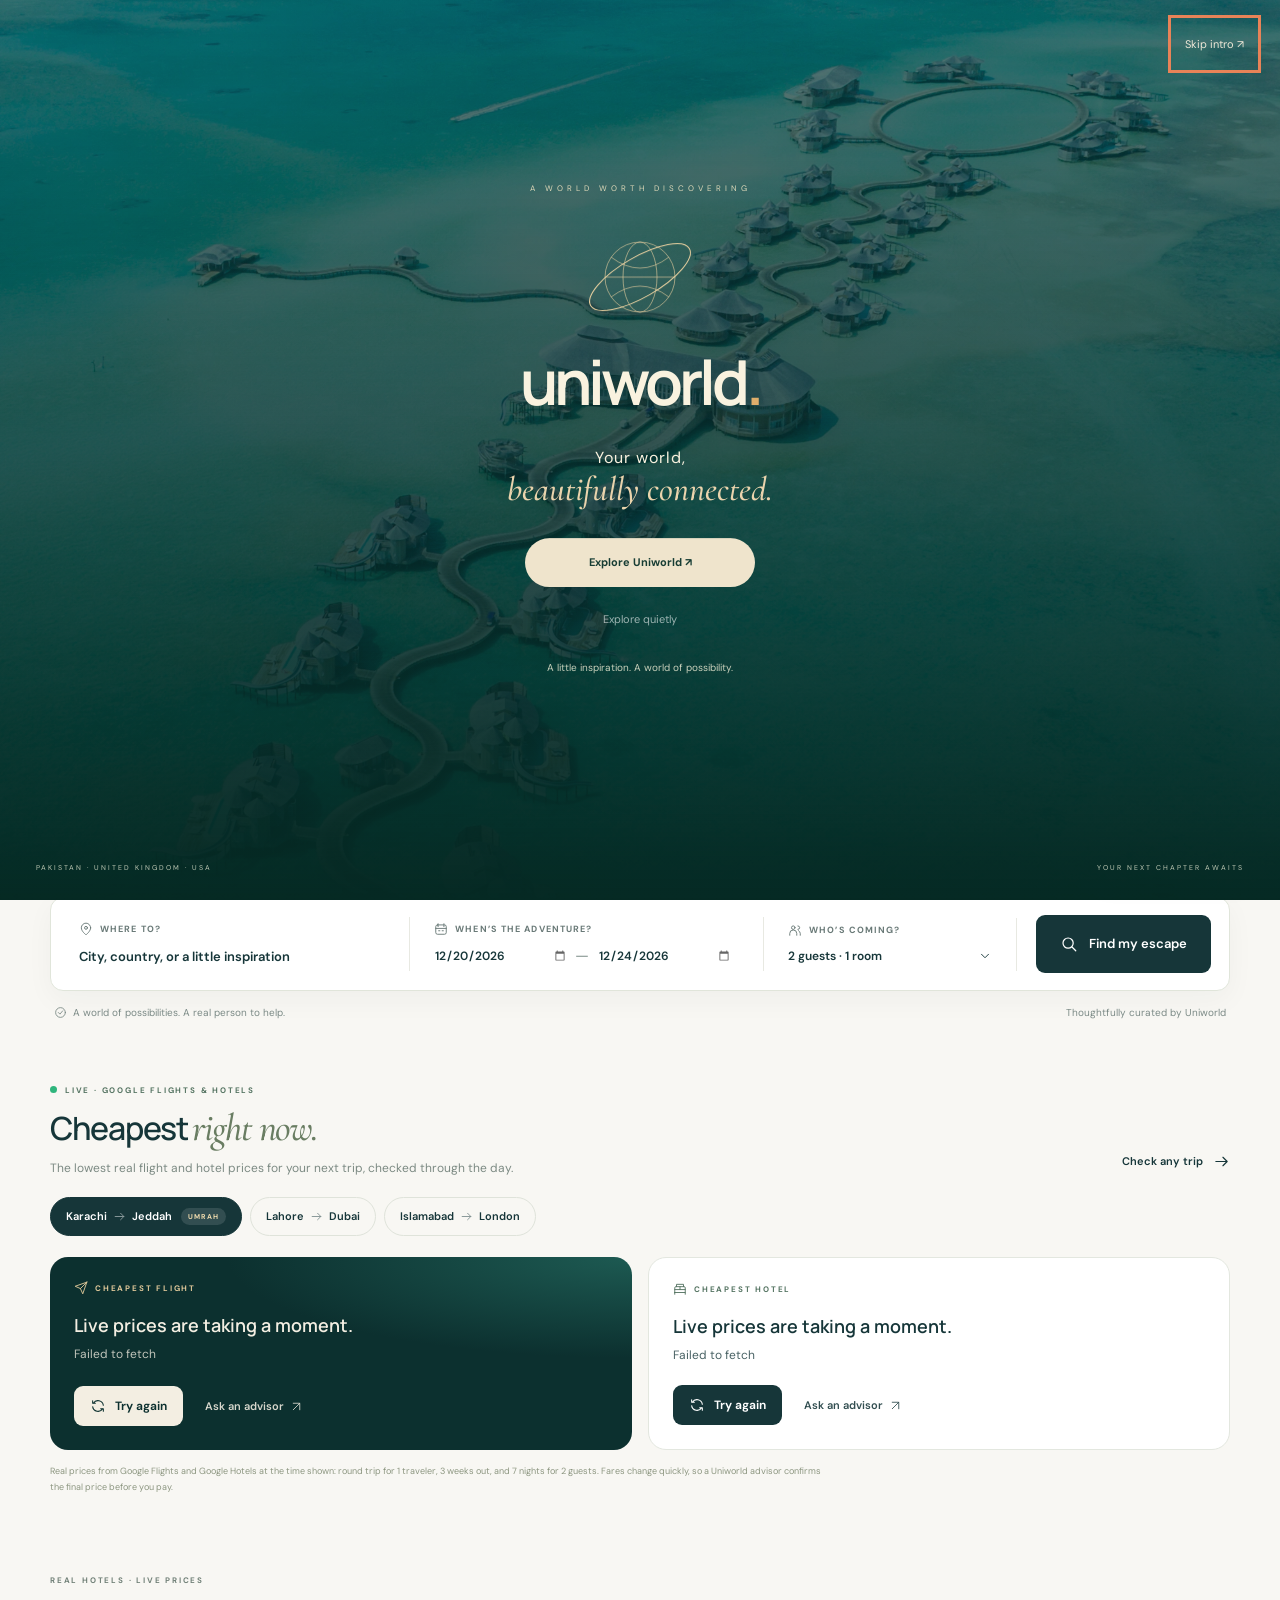
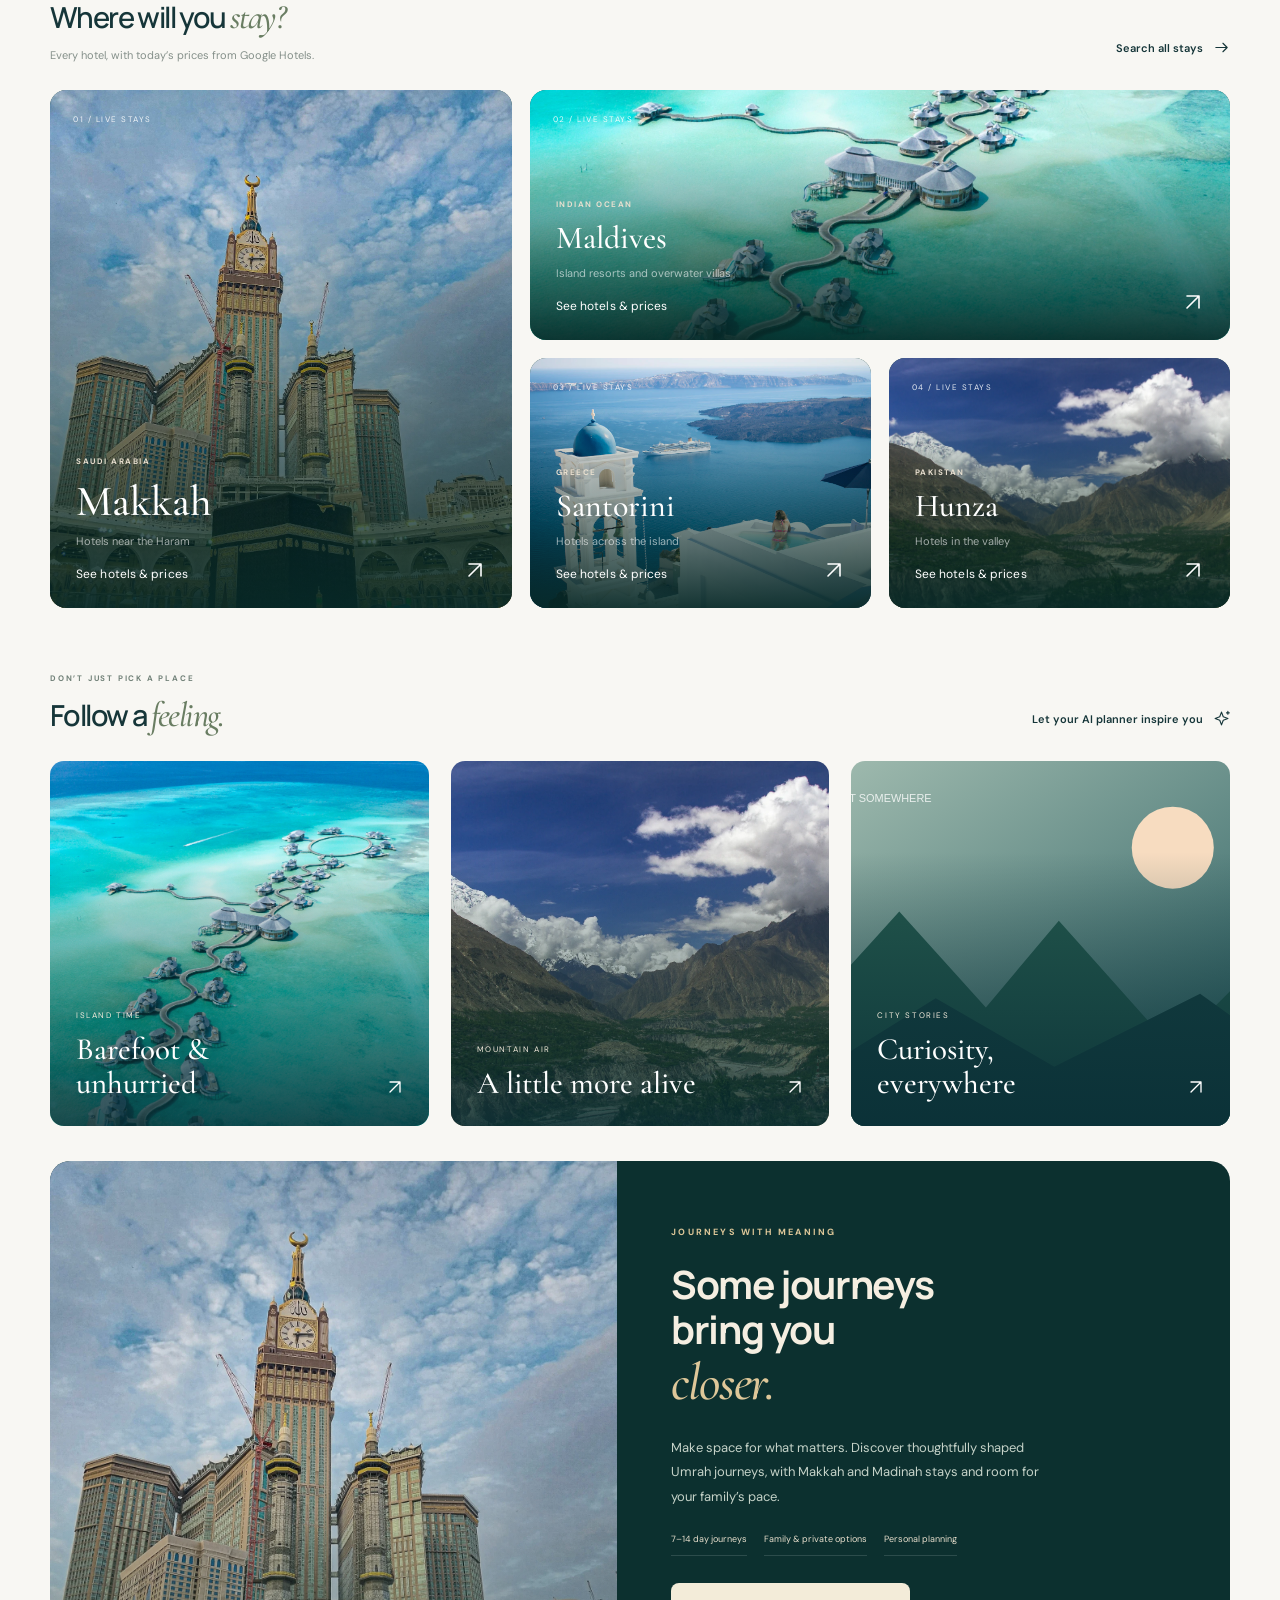
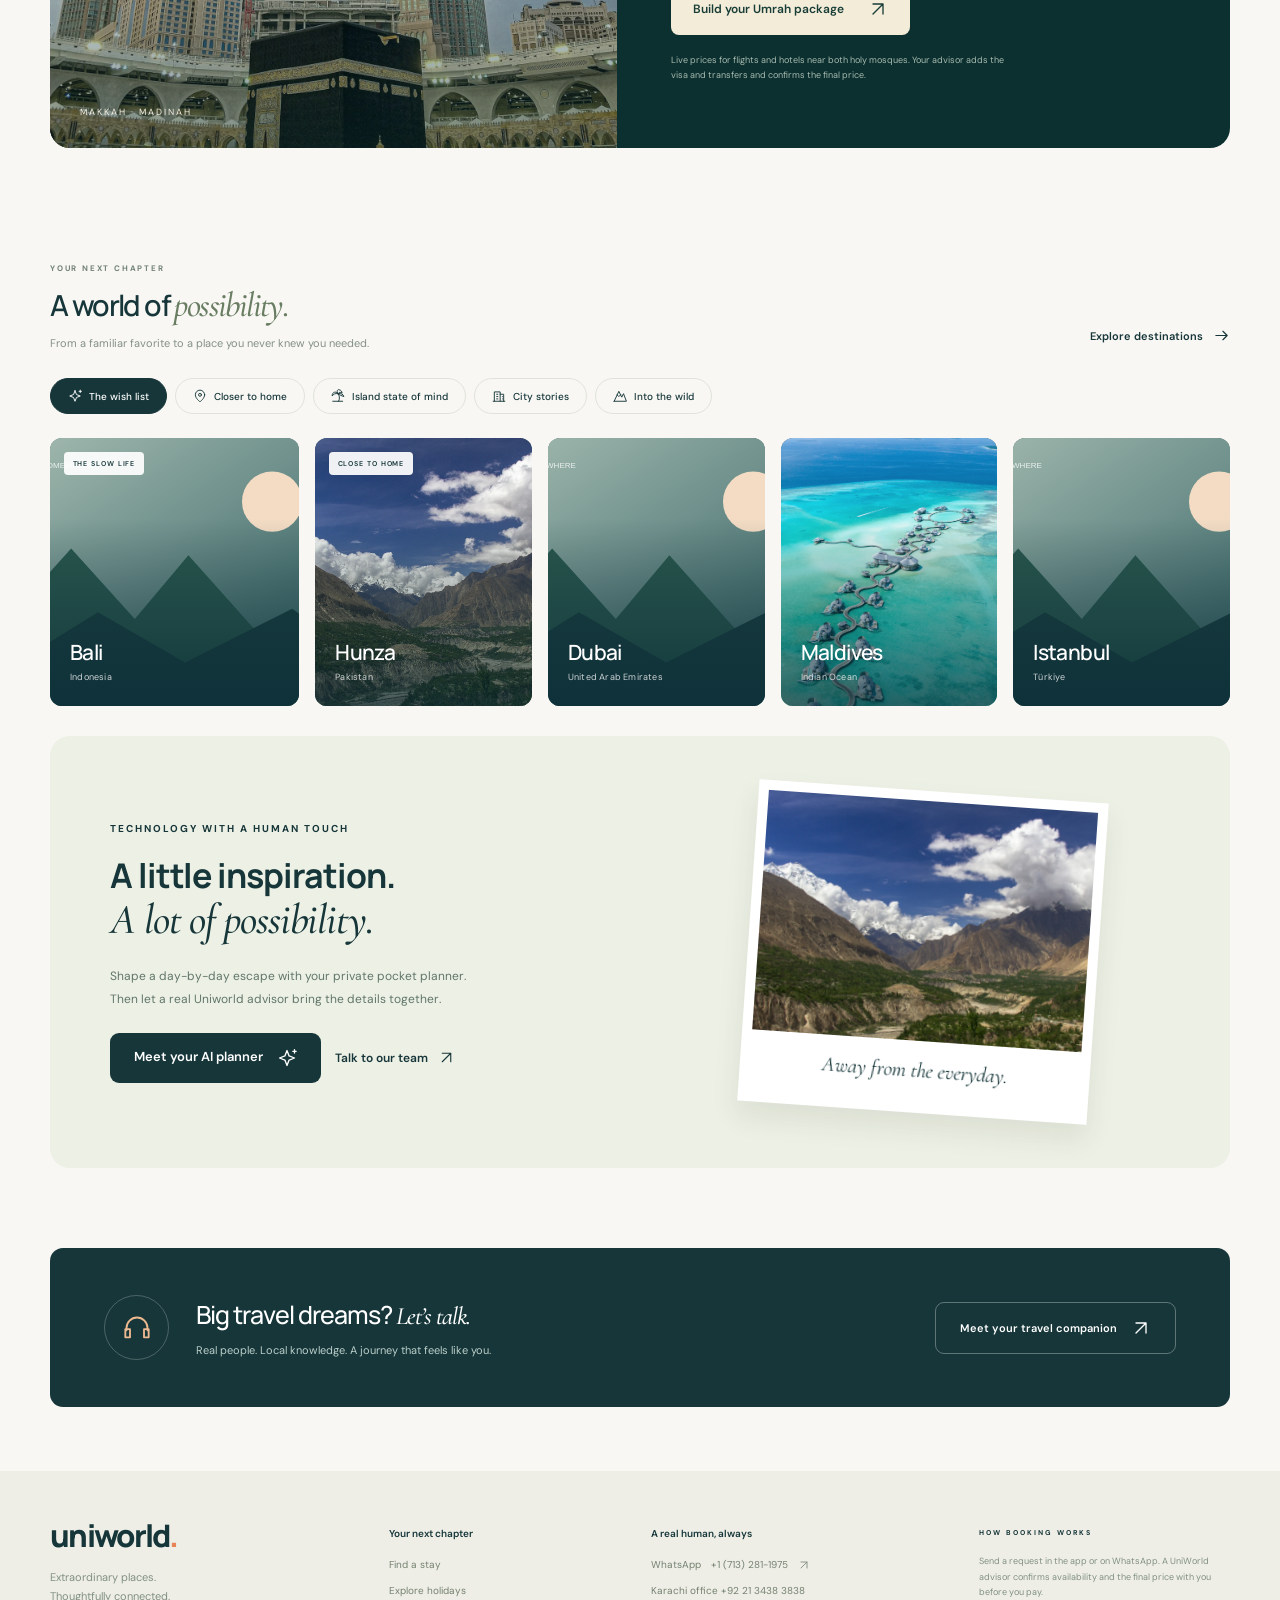
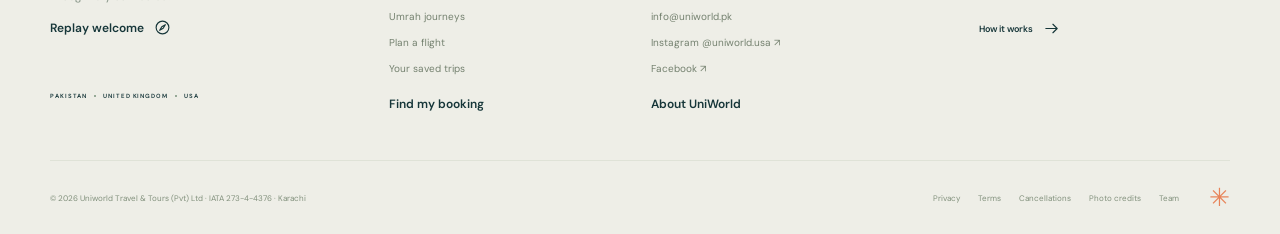
==== commit eea976c6: "Launch fixes: UniWorld's real contacts, policies, November offer, services - Replaces another compan" ====
--- a/index.html
+++ b/index.html
@@ -4,19 +4,21 @@
   <meta charset="UTF-8" />
   <meta name="viewport" content="width=device-width, initial-scale=1.0, viewport-fit=cover" />
   <meta name="theme-color" content="#173f42" />
-  <meta name="description" content="A world worth discovering. Explore extraordinary stays, thoughtful journeys, and personal travel support with Uniworld." />
-  <meta property="og:title" content="Uniworld — A world worth discovering" />
-  <meta property="og:description" content="Find your next somewhere. Beautiful stays, inspiring journeys, and your own travel companion." />
-  <meta property="og:image" content="https://images.unsplash.com/photo-1514282401047-d79a71a590e8?w=1600&q=85&fit=crop" />
+  <meta name="description" content="UniWorld Travel &amp; Tours: Umrah packages, flights and hotels with live prices, and real advisors on WhatsApp. IATA-accredited travel company from Karachi, serving travelers since 2016, with UK and USA lines." />
+  <meta property="og:title" content="UniWorld Travel &amp; Tours — Umrah, flights and hotels" />
+  <meta property="og:description" content="Live Umrah package prices, real fares and hotels near the Haram. Talk to a real UniWorld advisor on WhatsApp." />
+  <meta property="og:image" content="https://abdeeznuts.github.io/assets/og-makkah.jpg" /><meta property="og:image:width" content="1200" /><meta property="og:image:height" content="630" /><meta property="og:type" content="website" /><meta property="og:site_name" content="UniWorld Travel &amp; Tours" /><meta name="twitter:card" content="summary_large_image" />
   <meta property="og:url" content="https://abdeeznuts.github.io/" />
-  <title>Uniworld — A world worth discovering</title>
+  <title>UniWorld Travel &amp; Tours — Umrah, flights and hotels</title>
+  <link rel="canonical" href="https://abdeeznuts.github.io/" />
+  <script type="application/ld+json">{"@context":"https://schema.org","@type":"TravelAgency","name":"UniWorld Travel & Tours","legalName":"Uniworld Travel & Tours (Private) Limited","url":"https://abdeeznuts.github.io/","logo":"https://abdeeznuts.github.io/icon-512.png","image":"https://abdeeznuts.github.io/assets/og-makkah.jpg","email":"info@uniworld.pk","telephone":"+92 21 3438 3838","address":{"@type":"PostalAddress","streetAddress":"Shop No. 2, Arab Tower, Plot No. 152/A, Block-2, P.E.C.H.S.","addressLocality":"Karachi","addressRegion":"Sindh","addressCountry":"PK"},"areaServed":["PK","GB","US"],"sameAs":["https://uniworld.pk/","https://www.instagram.com/uniworld.pk/","https://www.facebook.com/Uniworld.pk/","https://www.instagram.com/uniworld.usa/","https://www.linkedin.com/company/uniworld-travel-and-tours-pk/"]}</script>
   <meta name="apple-mobile-web-app-capable" content="yes" /><meta name="apple-mobile-web-app-title" content="Uniworld" /><link rel="apple-touch-icon" href="/icon-192.png" /><link rel="icon" type="image/svg+xml" href="icon.svg" />
   <link rel="manifest" href="manifest.webmanifest" />
   <link rel="preconnect" href="https://fonts.googleapis.com" />
   <link rel="preconnect" href="https://fonts.gstatic.com" crossorigin />
   <link rel="preconnect" href="https://images.unsplash.com" />
   <link href="https://fonts.googleapis.com/css2?family=DM+Sans:wght@400;450;500;550;600;650;700&family=Manrope:wght@400;500;600;650;700;750;800&family=Cormorant+Garamond:ital,wght@1,500;1,600&display=swap" rel="stylesheet" />
-  <link rel="stylesheet" href="styles.css" /><link rel="stylesheet" href="journeys.css" /><link rel="stylesheet" href="voice-planner.css" /><link rel="stylesheet" href="live-rates.css" /><link rel="stylesheet" href="requests.css" /><link rel="stylesheet" href="listings.css" /><link rel="stylesheet" href="umrah.css" /><link rel="preload" as="image" href="/assets/maldives.webp" />
+  <link rel="stylesheet" href="styles.css" /><link rel="stylesheet" href="journeys.css" /><link rel="stylesheet" href="voice-planner.css" /><link rel="stylesheet" href="live-rates.css" /><link rel="stylesheet" href="requests.css" /><link rel="stylesheet" href="listings.css" /><link rel="stylesheet" href="umrah.css" /><link rel="preload" as="image" href="/assets/makkah.webp" />
   <script type="module" src="app.js"></script>
 </head>
 <body>
@@ -26,10 +28,10 @@
     <nav class="main-nav" aria-label="Main navigation"><a href="#home" class="active" data-nav="home">Discover</a><a href="#stays" data-nav="stays">Stays</a><a href="#holidays" data-nav="holidays">Holidays</a><a href="#umrah" data-nav="umrah">Umrah</a><a href="#trips" data-nav="trips">My trips</a></nav>
     <div class="header-actions"><button class="currency-button" id="currencyButton" aria-label="Change market and currency"><span data-icon="globe"></span><span id="currencyLabel">PKR</span><span data-icon="chevron-down"></span></button><button class="icon-button saved-nav" id="savedButton" aria-label="View saved stays"><span data-icon="heart"></span><i id="savedCount" hidden>0</i></button><button class="dark-button compact" id="advisorButton">Let’s talk travel <span data-icon="arrow-up-right"></span></button><button class="icon-button mobile-menu" id="menuButton" aria-label="Open menu" aria-expanded="false"><span data-icon="menu"></span></button></div>
   </div></header>
-  <div class="demo-bar"><span><i></i> BOOK WITH A REAL ADVISOR <span class="demo-extra">· Nothing is charged in the app</span></span><button data-action="install">Get the app ↗</button></div><main id="main" tabindex="-1"></main>
-  <footer class="site-footer"><div class="footer-top wrap"><div><a class="brand footer-brand" href="#home">uniworld<span class="brand-dot">.</span></a><p>Extraordinary places.<br>Thoughtfully connected.</p><button class="text-button" data-action="replay-intro">Replay welcome <span data-icon="volume-2"></span></button><div class="market-label">PAKISTAN <i></i> UNITED KINGDOM <i></i> USA</div></div><div><h3>Your next chapter</h3><a href="#stays">Find a stay</a><a href="#holidays">Explore holidays</a><a href="#umrah">Umrah journeys</a><a href="#flights">Plan a flight</a><a href="#trips">Your saved trips</a><button class="text-button footer-find" data-action="find-booking">Find my booking</button></div><div><h3>A real human, always</h3><a href="mailto:contact@uniworldinc.com">contact@uniworldinc.com <span data-icon="arrow-up-right"></span></a><a href="tel:+18444002310">+1 (844) 400-2310</a><a href="https://www.instagram.com/uniworld.pk/" target="_blank" rel="noopener">Follow the journey ↗</a><a href="https://uniworldinc.com/" target="_blank" rel="noopener">About Uniworld ↗</a></div><div class="footer-note"><span class="eyebrow">HOW BOOKING WORKS</span><p>Send a request in the app. A Uniworld advisor confirms availability and the final price with you before anything is booked or paid.</p><button class="text-button" data-action="about-preview">How it works <span data-icon="arrow-right"></span></button></div></div><div class="footer-bottom wrap"><span>© 2026 Uni World Travel Agency. Go somewhere good.</span><div><button data-action="privacy">Privacy</button><button data-action="terms">Terms</button><button data-action="credits">Photo credits</button><a href="#staff">Team</a><span class="footer-sun" aria-hidden="true">✳︎</span></div></div></footer>
+  <div class="demo-bar"><span><i></i> REAL PRICES · REAL ADVISORS <span class="demo-extra">· Pay only when your trip is confirmed</span></span><button data-action="install">Get the app ↗</button></div><main id="main" tabindex="-1"></main>
+  <footer class="site-footer"><div class="footer-top wrap"><div><a class="brand footer-brand" href="#home">uniworld<span class="brand-dot">.</span></a><p>Extraordinary places.<br>Thoughtfully connected.</p><button class="text-button" data-action="replay-intro">Replay welcome <span data-icon="volume-2"></span></button><div class="market-label">PAKISTAN <i></i> UNITED KINGDOM <i></i> USA</div></div><div><h3>Your next chapter</h3><a href="#stays">Find a stay</a><a href="#holidays">Explore holidays</a><a href="#umrah">Umrah journeys</a><a href="#flights">Plan a flight</a><a href="#trips">Your saved trips</a><button class="text-button footer-find" data-action="find-booking">Find my booking</button></div><div><h3>A real human, always</h3><a href="https://wa.me/17132811975" target="_blank" rel="noopener" data-wa-link>WhatsApp <span data-wa-number>+1 (713) 281-1975</span> <span data-icon="arrow-up-right"></span></a><a href="tel:+922134383838">Karachi office +92 21 3438 3838</a><a href="mailto:info@uniworld.pk">info@uniworld.pk</a><a href="https://www.instagram.com/uniworld.usa/" target="_blank" rel="noopener">Instagram @uniworld.usa ↗</a><a href="https://www.facebook.com/Uniworld.pk/" target="_blank" rel="noopener">Facebook ↗</a><button class="text-button footer-find" data-action="about-us">About UniWorld</button></div><div class="footer-note"><span class="eyebrow">HOW BOOKING WORKS</span><p>Send a request in the app or on WhatsApp. A UniWorld advisor confirms availability and the final price with you before you pay.</p><button class="text-button" data-action="about-preview">How it works <span data-icon="arrow-right"></span></button></div></div><div class="footer-bottom wrap"><span>© 2026 Uniworld Travel &amp; Tours (Pvt) Ltd · IATA 273-4-4376 · Karachi</span><div><button data-action="privacy">Privacy</button><button data-action="terms">Terms</button><button data-action="refunds">Cancellations</button><button data-action="credits">Photo credits</button><a href="#staff">Team</a><span class="footer-sun" aria-hidden="true">✳︎</span></div></div></footer>
   <button class="concierge-launcher" id="conciergeButton" aria-label="Open trip inspiration planner"><span data-icon="sparkles"></span><span>Plan a trip with AI</span><span data-icon="arrow-up-right"></span></button>
-  <nav class="mobile-dock" aria-label="App navigation"><a href="#home"><span data-icon="compass"></span>Explore</a><a href="#stays"><span data-icon="bed"></span>Stays</a><button data-action="planner"><span data-icon="sparkles"></span>Planner</button><a href="#trips"><span data-icon="calendar"></span>My trips</a></nav><dialog id="modal" aria-labelledby="modalTitle"><button class="modal-close icon-button" aria-label="Close dialog"><span data-icon="x"></span></button><div id="modalContent"></div></dialog>
+  <nav class="mobile-dock" aria-label="App navigation"><a href="#home"><span data-icon="compass"></span>Explore</a><a href="#umrah"><span data-icon="sparkles"></span>Umrah</a><a href="#flights"><span data-icon="plane"></span>Flights</a><a href="#stays"><span data-icon="bed"></span>Hotels</a><a href="#trips"><span data-icon="calendar"></span>My trips</a></nav><dialog id="modal" aria-labelledby="modalTitle"><button class="modal-close icon-button" aria-label="Close dialog"><span data-icon="x"></span></button><div id="modalContent"></div></dialog>
   <div id="toast" role="status" aria-live="polite"></div>
   <noscript><p class="wrap">Please enable JavaScript to search stays and plan your trip.</p></noscript>
 </body>
--- a/requests.css
+++ b/requests.css
@@ -151,3 +151,66 @@
   .saved-hotel-card .plan-card-actions{grid-column:1/-1;display:flex;gap:10px;justify-content:space-between}
   .staff-list{grid-template-columns:minmax(0,1fr)}
 }
+.req-alerts-panel{width:100%;justify-content:center;margin:14px 0 2px}
+.req-alerts .icon{width:15px;height:15px}
+.staff-tools .icon{width:14px;height:14px}
+
+/* Instant booking */
+.ib h2{font-size:24px;margin:6px 0}
+.ib-photo{width:100%;height:180px;object-fit:cover;border-radius:12px;margin-bottom:12px;background:#e4ece6}
+.ib-sub{font-size:12px;color:#5f7565;margin:3px 0}
+.ib-h{font-size:14px;margin:16px 0 8px}
+.ib-rooms{list-style:none;margin:0;padding:0;display:grid;gap:8px}
+.ib-rooms li{display:grid;grid-template-columns:minmax(0,1fr) auto;gap:10px;align-items:center;border:1px solid var(--line);border-radius:12px;padding:12px;background:#fff}
+.ib-rooms b{font-size:13px}
+.ib-rooms small{display:block;font-size:10px;color:#6f8573;margin-top:3px;line-height:1.5}
+.ib-price{text-align:right;display:grid;gap:4px;justify-items:end}
+.ib-summary{display:grid;gap:3px;background:#f2f6f1;border-radius:12px;padding:12px 14px;margin:10px 0 14px;font-size:12px;color:#355a4b}
+.ib-summary b{font-size:14px;color:var(--ink)}
+.ib-summary strong{font-size:20px;color:var(--ink);margin-top:4px}
+.ib-note{font-size:12px;background:#fff6e8;color:#8a5a1f;border-radius:10px;padding:9px 12px;margin:8px 0}
+.ib-pay{min-height:120px;margin:10px 0}
+.ib-pay button[type=submit],.ib-pay .lp-submit-button{display:flex;justify-content:center;align-items:center;width:100%;min-height:52px;margin:14px 0 4px;padding:14px 20px;border:0;border-radius:12px;background:var(--ink,#17383a);color:#fff;font:inherit;font-size:16px;font-weight:600;cursor:pointer}
+.ib-pay button[type=submit]:disabled,.ib-pay .lp-submit-button:disabled{opacity:.6;cursor:wait}
+.ib form{margin-top:6px}
+.req-instant li{display:flex;justify-content:space-between;gap:10px;font-size:12px;padding:6px 2px;border-bottom:1px dashed #e2e6dc}
+.req-instant li span{color:#6f8573}
+.staff-alert.bad{background:#fff1ea;color:#a4461d}
+@media(max-width:520px){.ib-rooms li{grid-template-columns:minmax(0,1fr)}.ib-price{grid-template-columns:auto auto;justify-content:space-between;align-items:center;justify-items:start}}
+#modalTitle:focus{outline:none}
+
+/* v20: UniWorld's November Umrah offer */
+.offer-section{margin-top:26px;margin-bottom:8px;padding:26px 22px 20px;border-radius:var(--radius);background:linear-gradient(160deg,#173f42 0%,#204e45 100%);color:#fff;box-shadow:var(--shadow)}
+.offer-head .offer-eyebrow{display:inline-flex;align-items:center;gap:7px;color:#f1c9a6;margin-bottom:12px}
+.offer-head .offer-eyebrow .icon{width:13px;height:13px}
+.offer-head h2{font-size:clamp(27px,7vw,40px);line-height:1.08;font-weight:650;letter-spacing:-.6px;margin:0 0 10px}
+.offer-head h2 .serif{color:#f5dcc2}
+.offer-head p{color:#ffffffcc;font-size:14px;line-height:1.55;margin:0 0 18px;max-width:560px}
+.offer-tiers{display:grid;gap:12px}
+@media(min-width:760px){.offer-tiers{grid-template-columns:repeat(3,1fr)}}
+.offer-tier{background:#ffffff12;border:1px solid #ffffff26;border-radius:14px;padding:16px;display:flex;flex-direction:column;gap:10px}
+.offer-tier-top{display:flex;justify-content:space-between;align-items:baseline;gap:10px;flex-wrap:wrap}
+.offer-stars{font-size:12px;font-weight:700;letter-spacing:.4px;color:#f5dcc2}
+.offer-tier strong{font-size:22px;font-weight:700}
+.offer-tier p{margin:0;font-size:13px;line-height:1.5;color:#ffffffd9;flex:1}
+.offer-actions{display:flex;gap:8px;flex-wrap:wrap}
+.offer-actions .dark-button{background:#f8f7f3;color:var(--ink)}
+.offer-actions .outline-button{border-color:#ffffff55;color:#fff}
+.offer-actions .icon{width:15px;height:15px}
+.offer-note{color:#ffffffa8;margin:14px 0 0}
+
+/* v20: UniWorld's services */
+.services-grid{display:grid;gap:14px}
+@media(min-width:760px){.services-grid{grid-template-columns:repeat(2,1fr)}}
+.service-card{display:grid;grid-template-columns:auto 1fr;gap:14px 16px;align-items:start;background:#fff;border:1px solid var(--line);border-radius:var(--radius);padding:20px}
+.service-icon{display:grid;place-items:center;width:48px;height:48px;border-radius:14px;background:#e8efe9;color:var(--green)}
+.service-icon .icon{width:22px;height:22px}
+.service-copy .eyebrow{color:#718178;margin-bottom:6px}
+.service-copy h3{margin:0 0 6px;font-size:18px;font-weight:650}
+.service-copy p{margin:0;color:var(--ink-soft);font-size:14px;line-height:1.55}
+.service-actions{grid-column:1/-1;display:flex;align-items:center;justify-content:space-between;gap:12px;flex-wrap:wrap}
+
+/* v20: team inbox test switches */
+.staff-testmode{display:flex;justify-content:space-between;align-items:center;gap:14px;margin-top:16px;padding-top:14px;border-top:1px solid var(--line)}
+.staff-testmode small{display:block;color:var(--ink-soft);font-size:12px;line-height:1.5;margin-top:4px;max-width:520px}
+.staff-tests{margin:4px 0 10px}
--- a/listings.css
+++ b/listings.css
@@ -230,3 +230,41 @@
 .ap-main b{font-size:13px;overflow:hidden;text-overflow:ellipsis;white-space:nowrap}
 .ap-main small{font-size:10px;color:#6f8573;overflow:hidden;text-overflow:ellipsis;white-space:nowrap}
 .ap-list code{font-family:inherit;font-weight:700;font-size:11px;background:#eef3ee;border-radius:6px;padding:3px 6px;letter-spacing:.5px;flex-shrink:0}
+.ls-instant{display:block;color:#2f6b45!important;font-weight:600;margin:4px 0 6px}
+
+/* Instant fares, nearby airports and cheaper ways to fly */
+.lf-nearby-note{font-size:11px;color:#2f5d4b;margin-top:4px}
+.lf-instant{background:#f2f7f1;border:1px solid #d5e4d6;border-radius:16px;padding:16px;margin-bottom:16px;display:grid;gap:12px}
+.lf-instant h3,.lf-deals h3{font-size:17px;letter-spacing:-.3px;margin:2px 0 0}
+.lf-instant .ls-foot{margin:0}
+.lf-instant-badge{background:#163639;color:#fff}
+.lf-back-label{font-size:10px;font-weight:650;color:#3c5e52;margin-bottom:-6px}
+.lf-sub{font-size:14px;margin:18px 0 10px;color:#3c5e52}
+.lf-deals{background:#fff;border:1px solid var(--line);border-radius:16px;padding:16px;margin-top:16px;display:grid;gap:12px}
+.lf-deals>p{font-size:12px;color:#5d7363}
+.lf-tricks{display:grid;grid-template-columns:repeat(auto-fit,minmax(min(100%,300px),1fr));gap:14px}
+.lf-trick{display:grid;gap:10px;align-content:start;border:1px dashed #d9e1d5;border-radius:14px;padding:14px;min-width:0}
+.lf-trick h4{font-size:14px;margin:0}
+.lf-trick>p{font-size:12px;color:#5d7363;line-height:1.6;margin:0}
+.lf-trick>.outline-button{justify-self:start}
+.lf-warn{background:#fff6e8;color:#6d4a17;border-radius:12px;padding:12px 14px;font-size:12px;line-height:1.6}
+.lf-warn ul{margin:6px 0 0;padding-left:18px;display:grid;gap:4px}
+.lf-warn-strong{background:#fdeee8;color:#7a2e14}
+.lf-ok{display:flex;gap:8px;align-items:center;margin-top:10px;font-weight:650;cursor:pointer}
+.lf-ok input{width:18px;height:18px;accent-color:var(--ink)}
+.lf-deal-none{font-size:12px;color:#5d7363;margin:0}
+.lf-deal-lock{font-size:10px;color:#8a5a1f;text-align:right;max-width:120px}
+.lf-save{background:#163639;color:#fff}
+.lf-ticket{display:grid;gap:6px}
+.lf-ticket>small{font-size:10px;font-weight:650;color:#3c5e52;text-transform:uppercase;letter-spacing:.4px}
+.lf-connect{font-size:11px;background:#eef3ee;color:#2f5d4b;border-radius:8px;padding:6px 10px;margin:0}
+.lf-details li.lf-skip{opacity:.6}
+.lf-details li.lf-skip b{text-decoration:line-through}
+.flight-nearby label{display:flex;gap:8px;align-items:center;font-size:12px;cursor:pointer}
+.flight-nearby input{width:18px;height:18px;accent-color:var(--ink)}
+.if-pax{border:1px solid var(--line);border-radius:12px;padding:12px 14px 14px;margin:0;display:grid;grid-template-columns:1fr 1fr;gap:12px;min-width:0}
+.if-pax legend{font-size:11px;font-weight:700;padding:0 6px}
+.if-pax>label{font-size:10px;font-weight:600;min-width:0}
+.if-pax>label>.field-input{margin-top:8px;width:100%}
+@media(max-width:620px){.if-pax{grid-template-columns:1fr}.lf-instant,.lf-deals{padding:14px 12px}}
+.lf-extras{font-size:11px;color:#3c5e52;margin:0}
